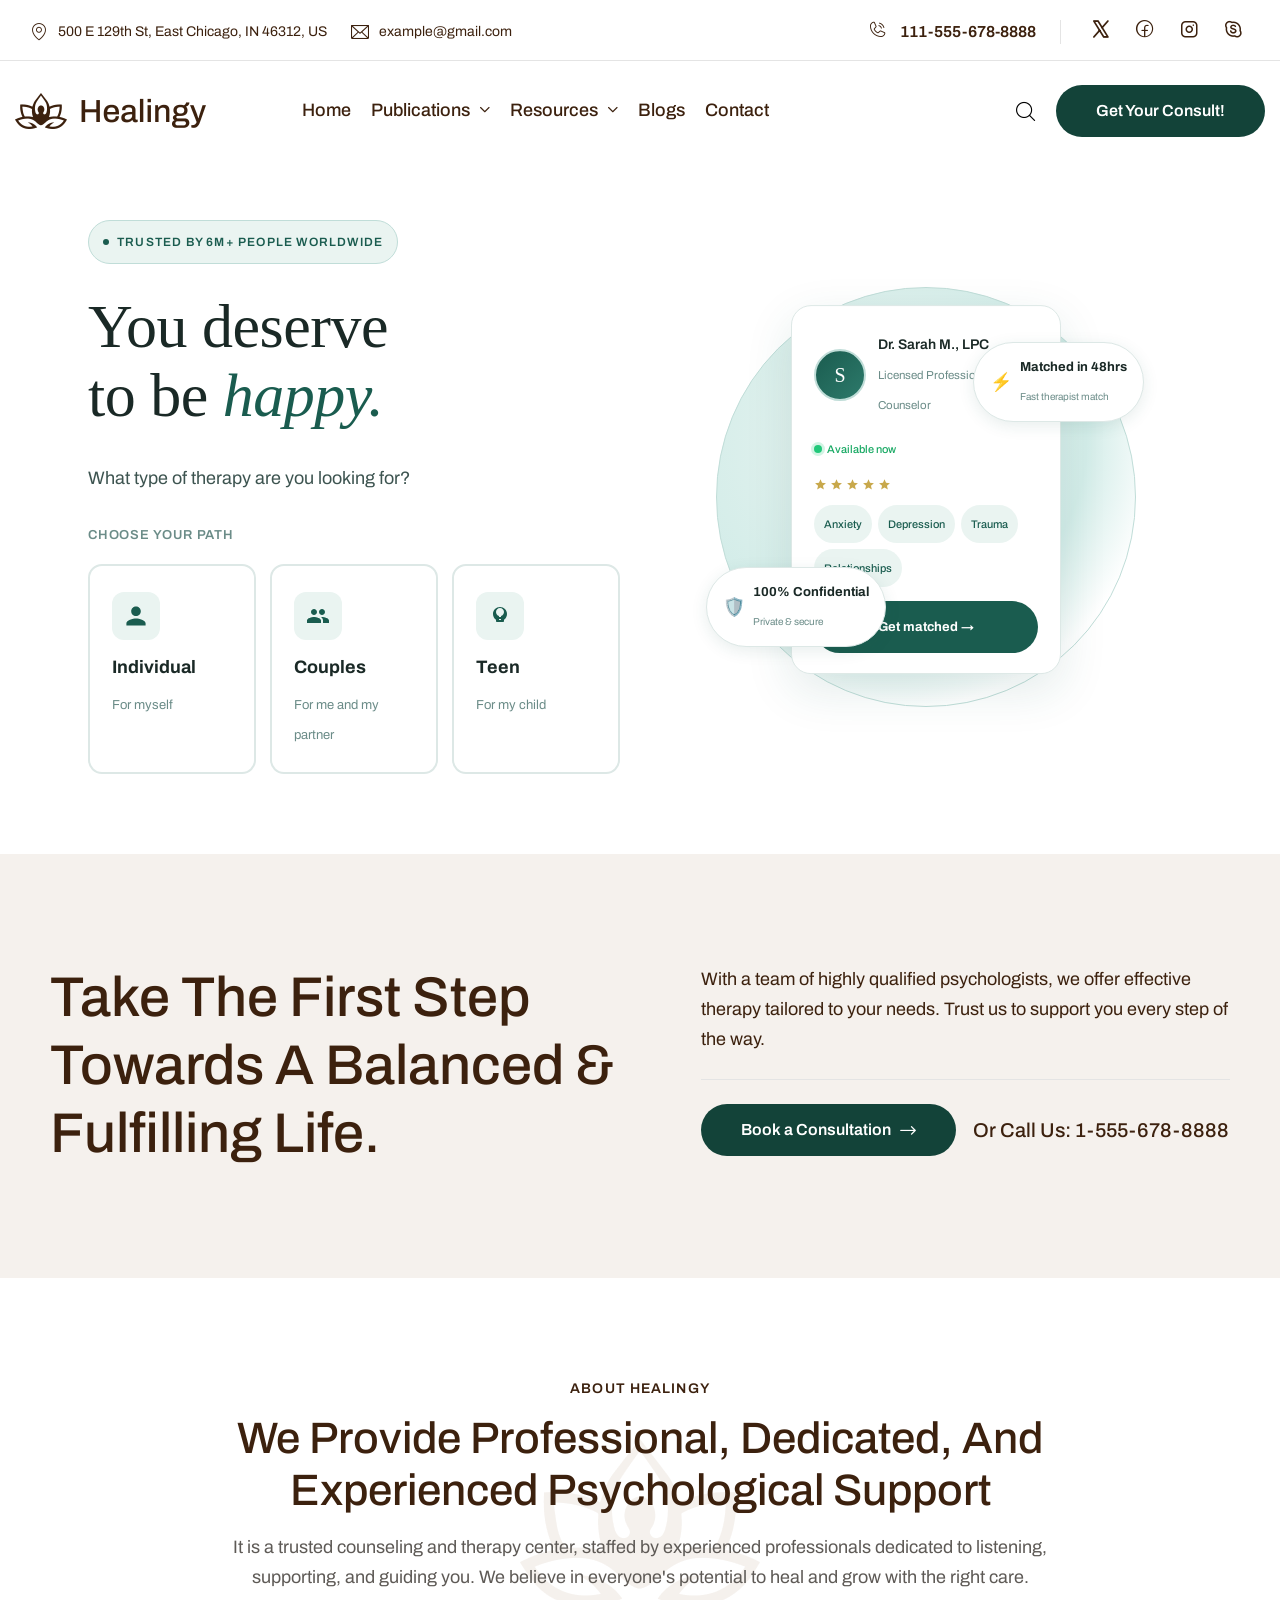
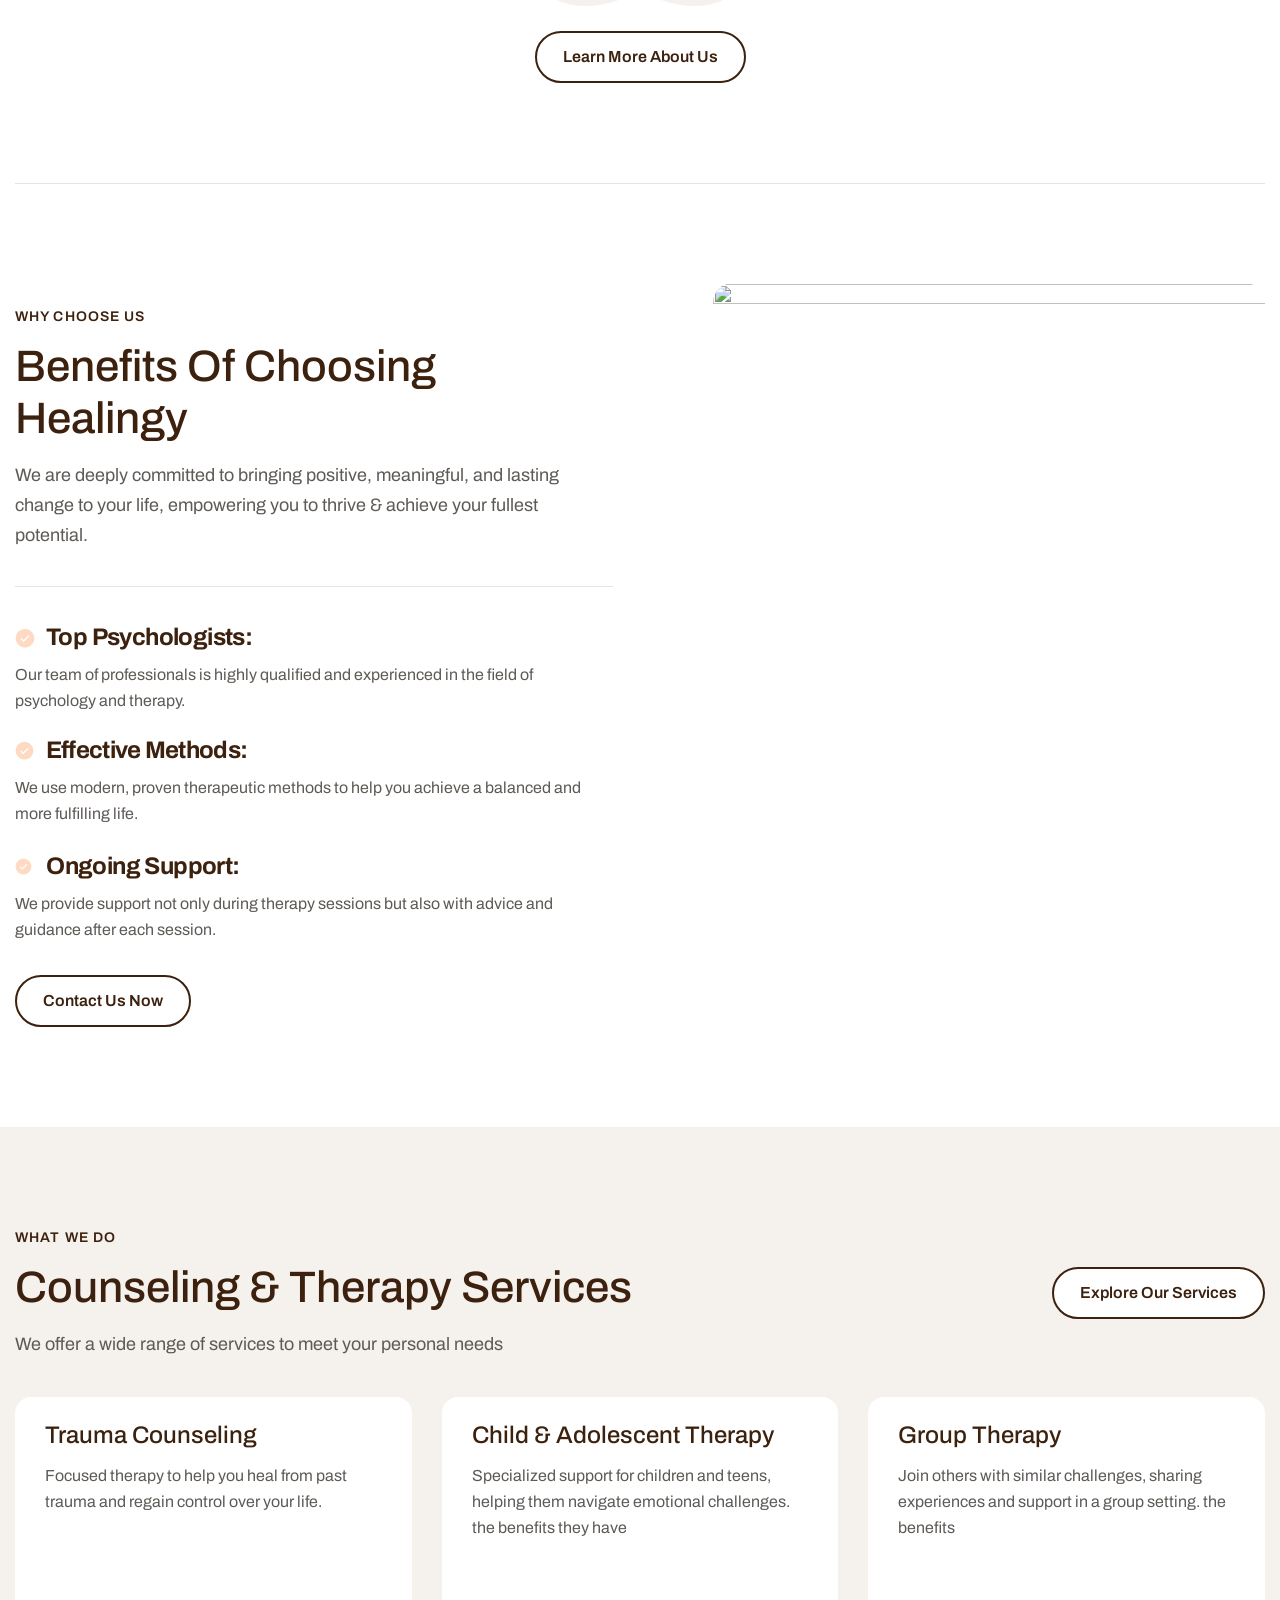
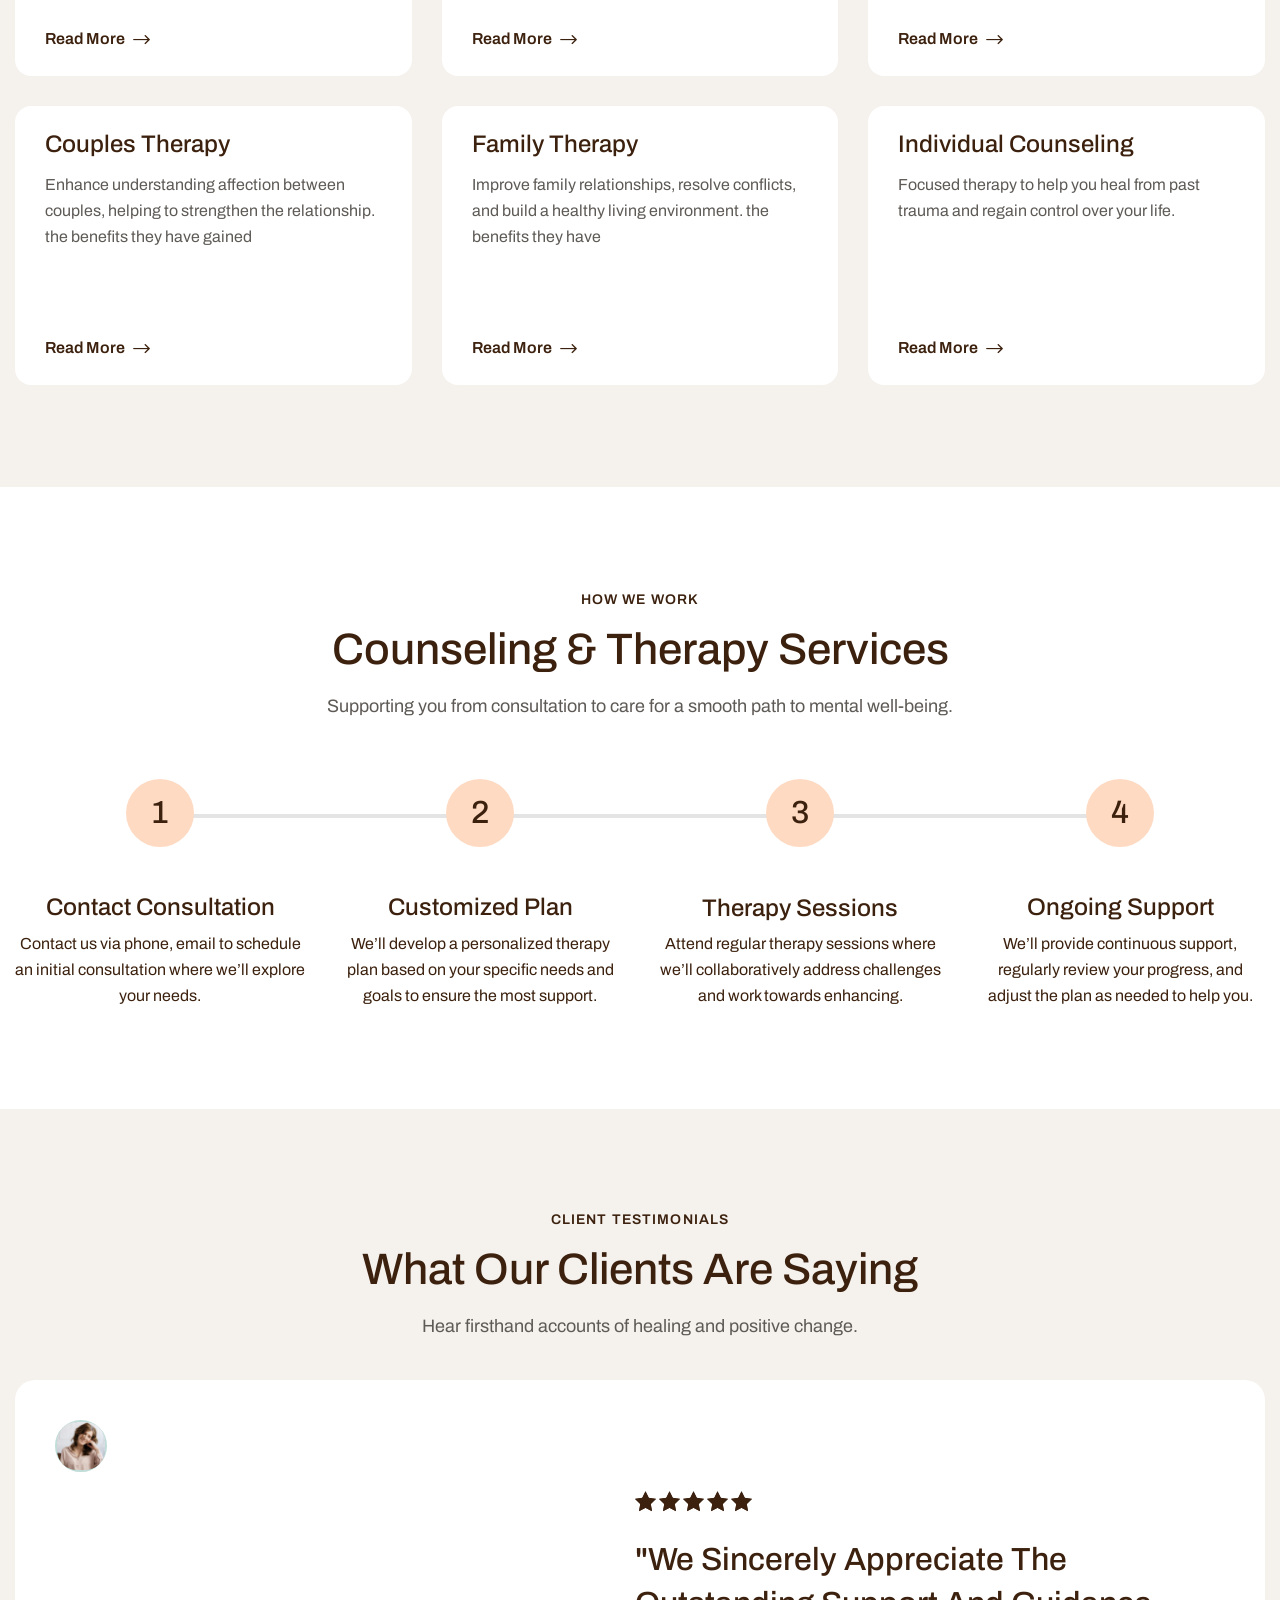
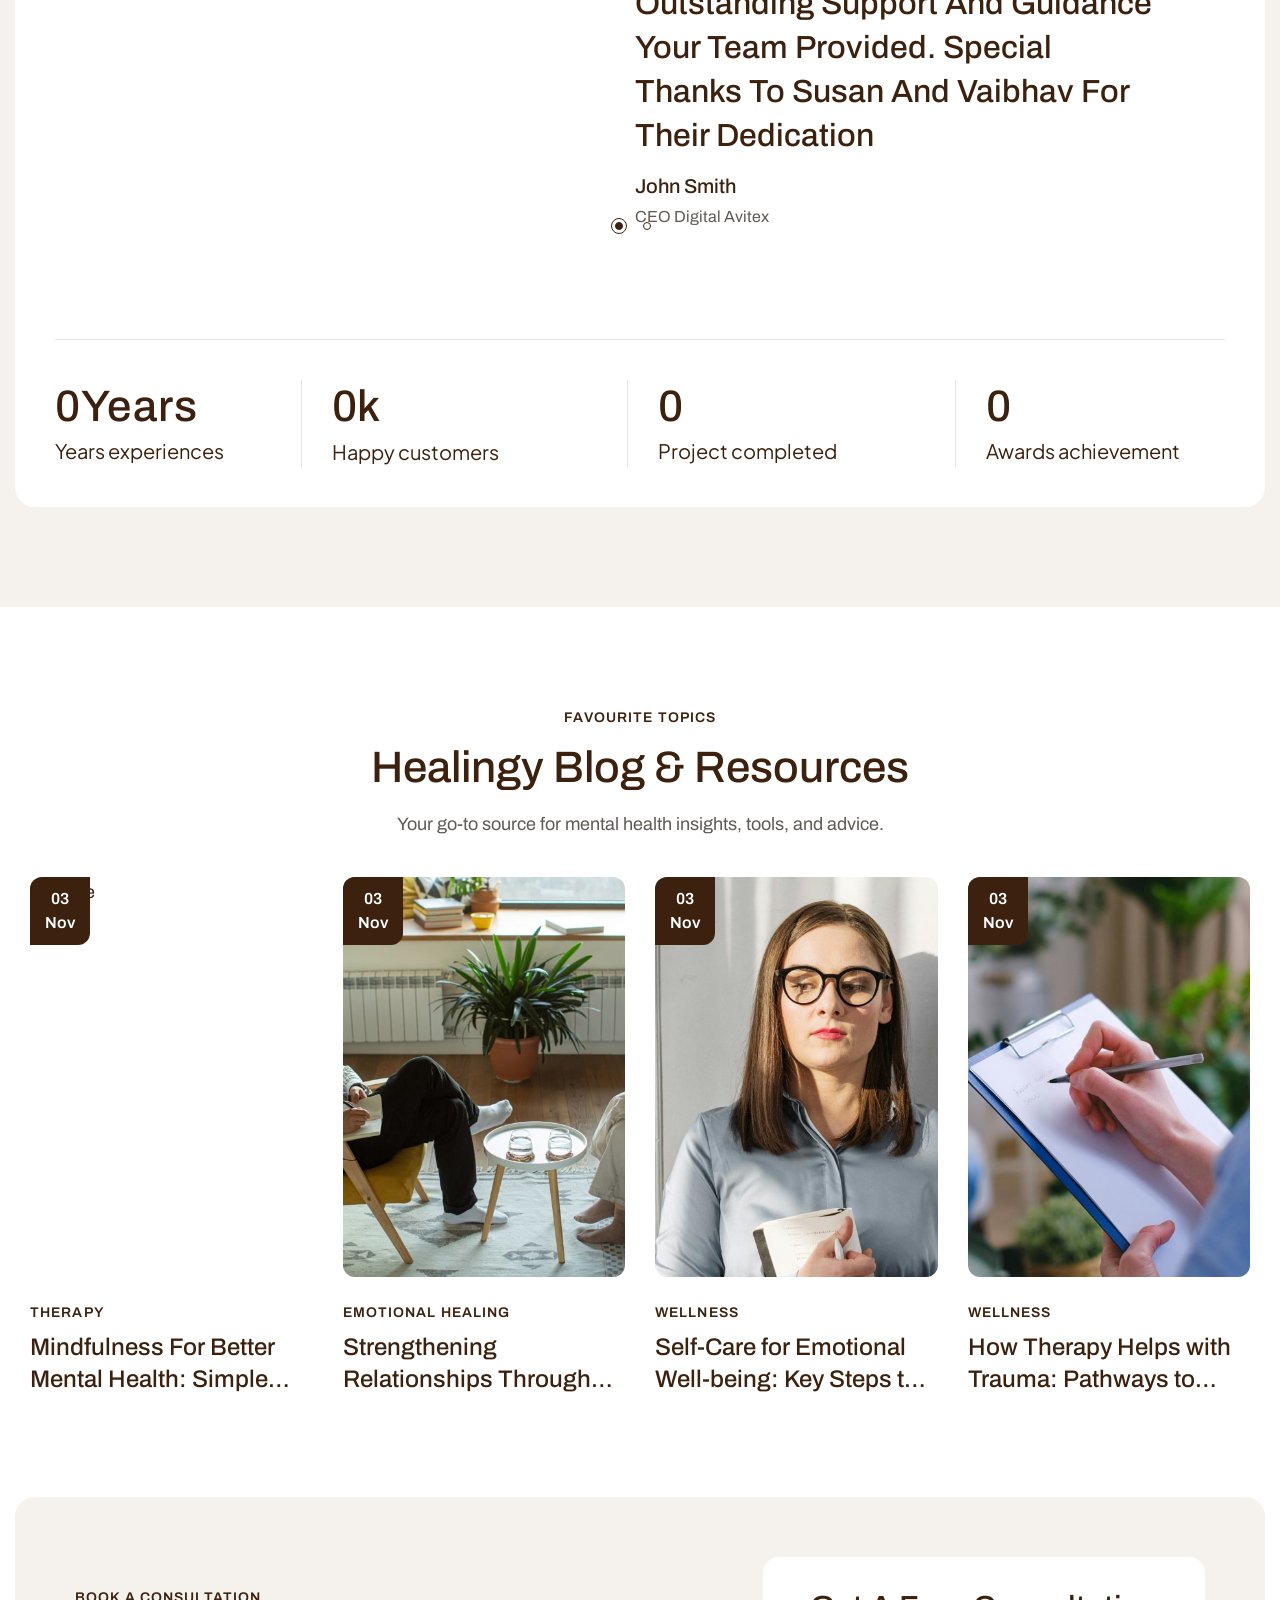
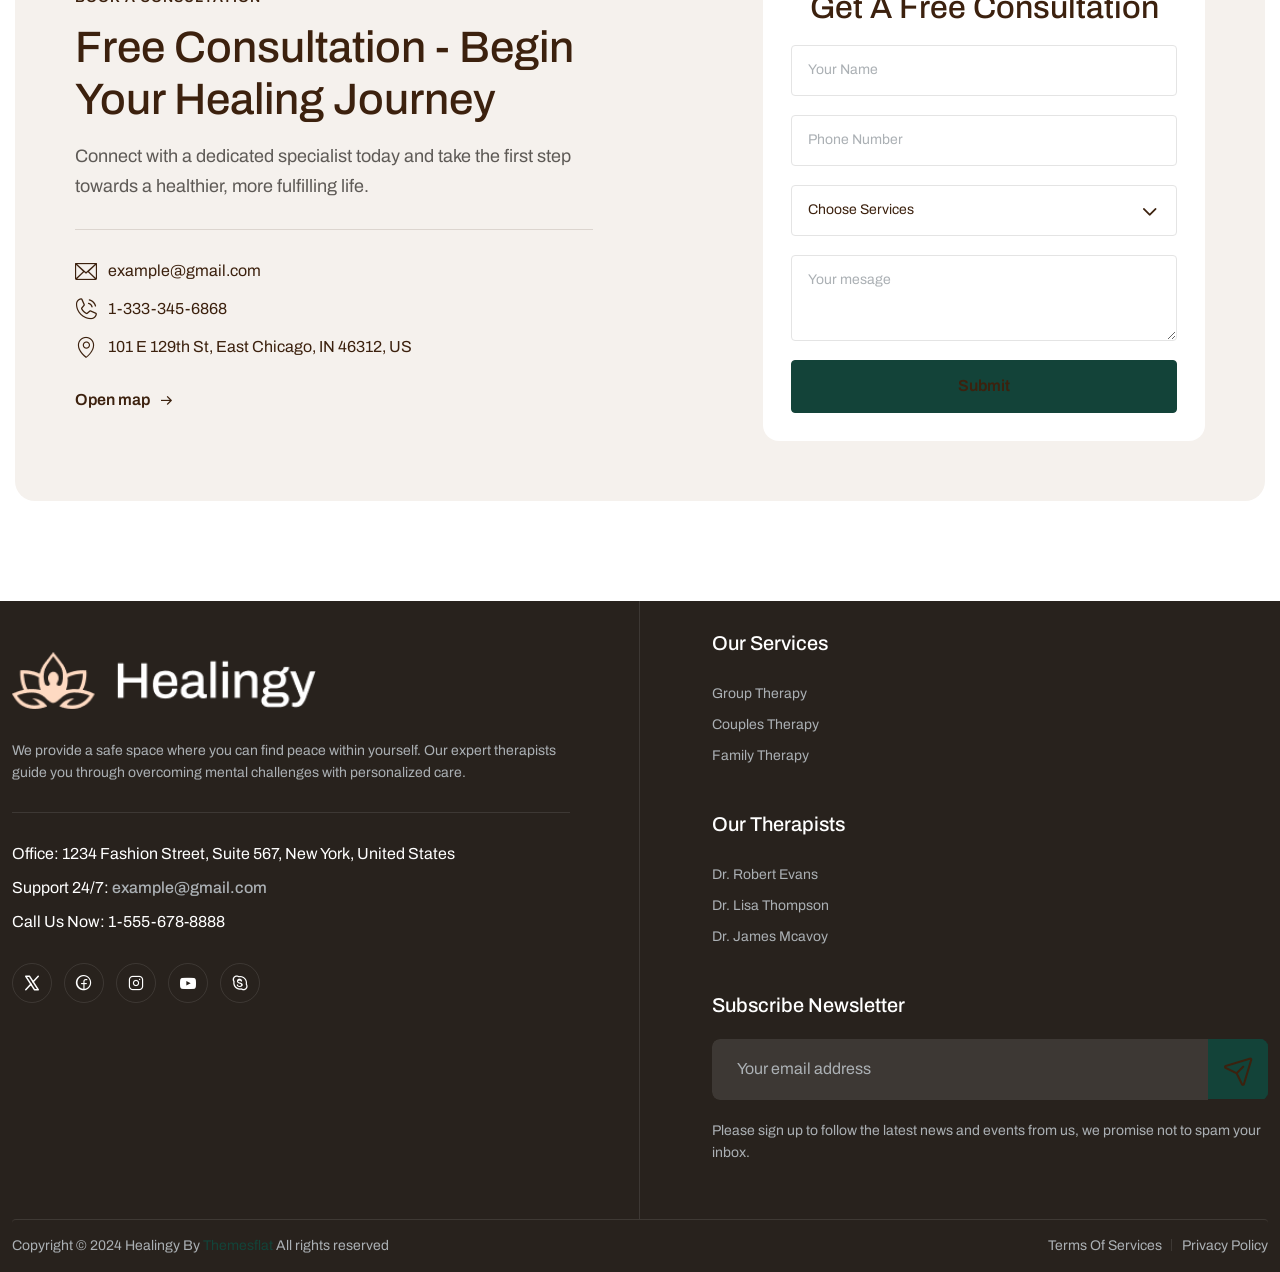
==== index.html @ 3e7dc2ec "Update navigation links in index.html for improved routing" ====
<!doctype html>
<html lang="en-US">
  <!-- Added by HTTrack --><meta
    http-equiv="content-type"
    content="text/html;charset=UTF-8"
  /><!-- /Added by HTTrack -->
  <head>
    <meta charset="UTF-8" />
    <meta
      name="viewport"
      content="width=device-width, initial-scale=1, maximum-scale=1"
    />
    <meta
      name="description"
      content="healingy – Finance, Consulting and Business WordPress Theme – healingy – Finance"
    />
    <link rel="profile" href="https://gmpg.org/xfn/11" />

    <title>
      Healingy &#8211; Therapy &amp; Counseling Psychologist WordPress
    </title>
    <meta name="robots" content="max-image-preview:large" />
    <link rel="dns-prefetch" href="http://fonts.googleapis.com/" />
    <link
      rel="alternate"
      type="application/rss+xml"
      title="Healingy - Therapy &amp; Counseling Psychologist WordPress &raquo; Feed"
      href="feed/index.html"
    />
    <link
      rel="alternate"
      type="application/rss+xml"
      title="Healingy - Therapy &amp; Counseling Psychologist WordPress &raquo; Comments Feed"
      href="comments/feed/index.html"
    />
    <link
      rel="alternate"
      title="oEmbed (JSON)"
      type="application/json+oembed"
      href="wp-json/oembed/1.0/embedd617.json?url=https%3A%2F%2Fhealingywp.themesflat.com%2F"
    />
    <link
      rel="alternate"
      title="oEmbed (XML)"
      type="text/xml+oembed"
      href="wp-json/oembed/1.0/embedface?url=https%3A%2F%2Fhealingywp.themesflat.com%2F&amp;format=xml"
    />
    <style id="wp-img-auto-sizes-contain-inline-css" type="text/css">
      img:is([sizes="auto" i], [sizes^="auto," i]) {
        contain-intrinsic-size: 3000px 1500px;
      }
      /*# sourceURL=wp-img-auto-sizes-contain-inline-css */
    </style>
    <link
      rel="stylesheet"
      id="iziModal-css"
      href="wp-content/plugins/plugin-core/post-format/assets/css/iziModalb34e.css?ver=6.9.4"
      type="text/css"
      media="all"
    />
    <link
      rel="stylesheet"
      id="tfc-animated-css"
      href="wp-content/plugins/plugin-core/assets/css/tf-animatedb34e.css?ver=6.9.4"
      type="text/css"
      media="all"
    />
    <link
      rel="stylesheet"
      id="bootstrap-css"
      href="wp-content/themes/healingy/css/bootstrap68b3.css?ver=1"
      type="text/css"
      media="all"
    />
    <style id="wp-emoji-styles-inline-css" type="text/css">
      img.wp-smiley,
      img.emoji {
        display: inline !important;
        border: none !important;
        box-shadow: none !important;
        height: 1em !important;
        width: 1em !important;
        margin: 0 0.07em !important;
        vertical-align: -0.1em !important;
        background: none !important;
        padding: 0 !important;
      }
      /*# sourceURL=wp-emoji-styles-inline-css */
    </style>
    <style id="classic-theme-styles-inline-css" type="text/css">
      /*! This file is auto-generated */
      .wp-block-button__link {
        color: #fff;
        background-color: #32373c;
        border-radius: 9999px;
        box-shadow: none;
        text-decoration: none;
        padding: calc(0.667em + 2px) calc(1.333em + 2px);
        font-size: 1.125em;
      }
      .wp-block-file__button {
        background: #32373c;
        color: #fff;
        text-decoration: none;
      }
      /*# sourceURL=/wp-includes/css/classic-themes.min.css */
    </style>
    <style id="global-styles-inline-css" type="text/css">
      :root {
        --wp--preset--aspect-ratio--square: 1;
        --wp--preset--aspect-ratio--4-3: 4/3;
        --wp--preset--aspect-ratio--3-4: 3/4;
        --wp--preset--aspect-ratio--3-2: 3/2;
        --wp--preset--aspect-ratio--2-3: 2/3;
        --wp--preset--aspect-ratio--16-9: 16/9;
        --wp--preset--aspect-ratio--9-16: 9/16;
        --wp--preset--color--black: #000000;
        --wp--preset--color--cyan-bluish-gray: #abb8c3;
        --wp--preset--color--white: #ffffff;
        --wp--preset--color--pale-pink: #f78da7;
        --wp--preset--color--vivid-red: #cf2e2e;
        --wp--preset--color--luminous-vivid-orange: #ff6900;
        --wp--preset--color--luminous-vivid-amber: #fcb900;
        --wp--preset--color--light-green-cyan: #7bdcb5;
        --wp--preset--color--vivid-green-cyan: #00d084;
        --wp--preset--color--pale-cyan-blue: #8ed1fc;
        --wp--preset--color--vivid-cyan-blue: #0693e3;
        --wp--preset--color--vivid-purple: #9b51e0;
        --wp--preset--gradient--vivid-cyan-blue-to-vivid-purple: linear-gradient(
          135deg,
          rgb(6, 147, 227) 0%,
          rgb(155, 81, 224) 100%
        );
        --wp--preset--gradient--light-green-cyan-to-vivid-green-cyan: linear-gradient(
          135deg,
          rgb(122, 220, 180) 0%,
          rgb(0, 208, 130) 100%
        );
        --wp--preset--gradient--luminous-vivid-amber-to-luminous-vivid-orange: linear-gradient(
          135deg,
          rgb(252, 185, 0) 0%,
          rgb(255, 105, 0) 100%
        );
        --wp--preset--gradient--luminous-vivid-orange-to-vivid-red: linear-gradient(
          135deg,
          rgb(255, 105, 0) 0%,
          rgb(207, 46, 46) 100%
        );
        --wp--preset--gradient--very-light-gray-to-cyan-bluish-gray: linear-gradient(
          135deg,
          rgb(238, 238, 238) 0%,
          rgb(169, 184, 195) 100%
        );
        --wp--preset--gradient--cool-to-warm-spectrum: linear-gradient(
          135deg,
          rgb(74, 234, 220) 0%,
          rgb(151, 120, 209) 20%,
          rgb(207, 42, 186) 40%,
          rgb(238, 44, 130) 60%,
          rgb(251, 105, 98) 80%,
          rgb(254, 248, 76) 100%
        );
        --wp--preset--gradient--blush-light-purple: linear-gradient(
          135deg,
          rgb(255, 206, 236) 0%,
          rgb(152, 150, 240) 100%
        );
        --wp--preset--gradient--blush-bordeaux: linear-gradient(
          135deg,
          rgb(254, 205, 165) 0%,
          rgb(254, 45, 45) 50%,
          rgb(107, 0, 62) 100%
        );
        --wp--preset--gradient--luminous-dusk: linear-gradient(
          135deg,
          rgb(255, 203, 112) 0%,
          rgb(199, 81, 192) 50%,
          rgb(65, 88, 208) 100%
        );
        --wp--preset--gradient--pale-ocean: linear-gradient(
          135deg,
          rgb(255, 245, 203) 0%,
          rgb(182, 227, 212) 50%,
          rgb(51, 167, 181) 100%
        );
        --wp--preset--gradient--electric-grass: linear-gradient(
          135deg,
          rgb(202, 248, 128) 0%,
          rgb(113, 206, 126) 100%
        );
        --wp--preset--gradient--midnight: linear-gradient(
          135deg,
          rgb(2, 3, 129) 0%,
          rgb(40, 116, 252) 100%
        );
        --wp--preset--font-size--small: 13px;
        --wp--preset--font-size--medium: 20px;
        --wp--preset--font-size--large: 36px;
        --wp--preset--font-size--x-large: 42px;
        --wp--preset--spacing--20: 0.44rem;
        --wp--preset--spacing--30: 0.67rem;
        --wp--preset--spacing--40: 1rem;
        --wp--preset--spacing--50: 1.5rem;
        --wp--preset--spacing--60: 2.25rem;
        --wp--preset--spacing--70: 3.38rem;
        --wp--preset--spacing--80: 5.06rem;
        --wp--preset--shadow--natural: 6px 6px 9px rgba(0, 0, 0, 0.2);
        --wp--preset--shadow--deep: 12px 12px 50px rgba(0, 0, 0, 0.4);
        --wp--preset--shadow--sharp: 6px 6px 0px rgba(0, 0, 0, 0.2);
        --wp--preset--shadow--outlined:
          6px 6px 0px -3px rgb(255, 255, 255), 6px 6px rgb(0, 0, 0);
        --wp--preset--shadow--crisp: 6px 6px 0px rgb(0, 0, 0);
      }
      :where(.is-layout-flex) {
        gap: 0.5em;
      }
      :where(.is-layout-grid) {
        gap: 0.5em;
      }
      body .is-layout-flex {
        display: flex;
      }
      .is-layout-flex {
        flex-wrap: wrap;
        align-items: center;
      }
      .is-layout-flex > :is(*, div) {
        margin: 0;
      }
      body .is-layout-grid {
        display: grid;
      }
      .is-layout-grid > :is(*, div) {
        margin: 0;
      }
      :where(.wp-block-columns.is-layout-flex) {
        gap: 2em;
      }
      :where(.wp-block-columns.is-layout-grid) {
        gap: 2em;
      }
      :where(.wp-block-post-template.is-layout-flex) {
        gap: 1.25em;
      }
      :where(.wp-block-post-template.is-layout-grid) {
        gap: 1.25em;
      }
      .has-black-color {
        color: var(--wp--preset--color--black) !important;
      }
      .has-cyan-bluish-gray-color {
        color: var(--wp--preset--color--cyan-bluish-gray) !important;
      }
      .has-white-color {
        color: var(--wp--preset--color--white) !important;
      }
      .has-pale-pink-color {
        color: var(--wp--preset--color--pale-pink) !important;
      }
      .has-vivid-red-color {
        color: var(--wp--preset--color--vivid-red) !important;
      }
      .has-luminous-vivid-orange-color {
        color: var(--wp--preset--color--luminous-vivid-orange) !important;
      }
      .has-luminous-vivid-amber-color {
        color: var(--wp--preset--color--luminous-vivid-amber) !important;
      }
      .has-light-green-cyan-color {
        color: var(--wp--preset--color--light-green-cyan) !important;
      }
      .has-vivid-green-cyan-color {
        color: var(--wp--preset--color--vivid-green-cyan) !important;
      }
      .has-pale-cyan-blue-color {
        color: var(--wp--preset--color--pale-cyan-blue) !important;
      }
      .has-vivid-cyan-blue-color {
        color: var(--wp--preset--color--vivid-cyan-blue) !important;
      }
      .has-vivid-purple-color {
        color: var(--wp--preset--color--vivid-purple) !important;
      }
      .has-black-background-color {
        background-color: var(--wp--preset--color--black) !important;
      }
      .has-cyan-bluish-gray-background-color {
        background-color: var(--wp--preset--color--cyan-bluish-gray) !important;
      }
      .has-white-background-color {
        background-color: var(--wp--preset--color--white) !important;
      }
      .has-pale-pink-background-color {
        background-color: var(--wp--preset--color--pale-pink) !important;
      }
      .has-vivid-red-background-color {
        background-color: var(--wp--preset--color--vivid-red) !important;
      }
      .has-luminous-vivid-orange-background-color {
        background-color: var(
          --wp--preset--color--luminous-vivid-orange
        ) !important;
      }
      .has-luminous-vivid-amber-background-color {
        background-color: var(
          --wp--preset--color--luminous-vivid-amber
        ) !important;
      }
      .has-light-green-cyan-background-color {
        background-color: var(--wp--preset--color--light-green-cyan) !important;
      }
      .has-vivid-green-cyan-background-color {
        background-color: var(--wp--preset--color--vivid-green-cyan) !important;
      }
      .has-pale-cyan-blue-background-color {
        background-color: var(--wp--preset--color--pale-cyan-blue) !important;
      }
      .has-vivid-cyan-blue-background-color {
        background-color: var(--wp--preset--color--vivid-cyan-blue) !important;
      }
      .has-vivid-purple-background-color {
        background-color: var(--wp--preset--color--vivid-purple) !important;
      }
      .has-black-border-color {
        border-color: var(--wp--preset--color--black) !important;
      }
      .has-cyan-bluish-gray-border-color {
        border-color: var(--wp--preset--color--cyan-bluish-gray) !important;
      }
      .has-white-border-color {
        border-color: var(--wp--preset--color--white) !important;
      }
      .has-pale-pink-border-color {
        border-color: var(--wp--preset--color--pale-pink) !important;
      }
      .has-vivid-red-border-color {
        border-color: var(--wp--preset--color--vivid-red) !important;
      }
      .has-luminous-vivid-orange-border-color {
        border-color: var(
          --wp--preset--color--luminous-vivid-orange
        ) !important;
      }
      .has-luminous-vivid-amber-border-color {
        border-color: var(--wp--preset--color--luminous-vivid-amber) !important;
      }
      .has-light-green-cyan-border-color {
        border-color: var(--wp--preset--color--light-green-cyan) !important;
      }
      .has-vivid-green-cyan-border-color {
        border-color: var(--wp--preset--color--vivid-green-cyan) !important;
      }
      .has-pale-cyan-blue-border-color {
        border-color: var(--wp--preset--color--pale-cyan-blue) !important;
      }
      .has-vivid-cyan-blue-border-color {
        border-color: var(--wp--preset--color--vivid-cyan-blue) !important;
      }
      .has-vivid-purple-border-color {
        border-color: var(--wp--preset--color--vivid-purple) !important;
      }
      .has-vivid-cyan-blue-to-vivid-purple-gradient-background {
        background: var(
          --wp--preset--gradient--vivid-cyan-blue-to-vivid-purple
        ) !important;
      }
      .has-light-green-cyan-to-vivid-green-cyan-gradient-background {
        background: var(
          --wp--preset--gradient--light-green-cyan-to-vivid-green-cyan
        ) !important;
      }
      .has-luminous-vivid-amber-to-luminous-vivid-orange-gradient-background {
        background: var(
          --wp--preset--gradient--luminous-vivid-amber-to-luminous-vivid-orange
        ) !important;
      }
      .has-luminous-vivid-orange-to-vivid-red-gradient-background {
        background: var(
          --wp--preset--gradient--luminous-vivid-orange-to-vivid-red
        ) !important;
      }
      .has-very-light-gray-to-cyan-bluish-gray-gradient-background {
        background: var(
          --wp--preset--gradient--very-light-gray-to-cyan-bluish-gray
        ) !important;
      }
      .has-cool-to-warm-spectrum-gradient-background {
        background: var(
          --wp--preset--gradient--cool-to-warm-spectrum
        ) !important;
      }
      .has-blush-light-purple-gradient-background {
        background: var(--wp--preset--gradient--blush-light-purple) !important;
      }
      .has-blush-bordeaux-gradient-background {
        background: var(--wp--preset--gradient--blush-bordeaux) !important;
      }
      .has-luminous-dusk-gradient-background {
        background: var(--wp--preset--gradient--luminous-dusk) !important;
      }
      .has-pale-ocean-gradient-background {
        background: var(--wp--preset--gradient--pale-ocean) !important;
      }
      .has-electric-grass-gradient-background {
        background: var(--wp--preset--gradient--electric-grass) !important;
      }
      .has-midnight-gradient-background {
        background: var(--wp--preset--gradient--midnight) !important;
      }
      .has-small-font-size {
        font-size: var(--wp--preset--font-size--small) !important;
      }
      .has-medium-font-size {
        font-size: var(--wp--preset--font-size--medium) !important;
      }
      .has-large-font-size {
        font-size: var(--wp--preset--font-size--large) !important;
      }
      .has-x-large-font-size {
        font-size: var(--wp--preset--font-size--x-large) !important;
      }
      /*# sourceURL=global-styles-inline-css */
    </style>

    <link
      rel="stylesheet"
      id="contact-form-7-css"
      href="wp-content/plugins/contact-form-7/includes/css/styles658f.css?ver=6.1.2"
      type="text/css"
      media="all"
    />
    <link
      rel="stylesheet"
      id="themesflat-theme-slug-fonts-css"
      href="https://fonts.googleapis.com/css?family=Archivo%3A100%2C200%2C300%2C400%2C500%2C600%2C700%2C900%2C400%7CArchivo%3A100%2C200%2C300%2C400%2C500%2C600%2C700%2C900%2C500%7CArchivo%3A100%2C200%2C300%2C400%2C500%2C600%2C700%2C900%2C500%7CArchivo%3A100%2C200%2C300%2C400%2C500%2C600%2C700%2C900%2C600%7CArchivo%3A100%2C200%2C300%2C400%2C500%2C600%2C700%2C900%2C400%7CArchivo%3A100%2C200%2C300%2C400%2C500%2C600%2C700%2C900%2C400%7CArchivo%3A100%2C200%2C300%2C400%2C500%2C600%2C700%2C900%2C500%7CArchivo%3A100%2C200%2C300%2C400%2C500%2C600%2C700%2C900%2C600%7CArchivo%3A100%2C200%2C300%2C400%2C500%2C600%2C700%2C900%2C600%7CArchivo%3A100%2C200%2C300%2C400%2C500%2C600%2C700%2C900%2C500%7CArchivo%3A100%2C200%2C300%2C400%2C500%2C600%2C700%2C900%2C500%7CArchivo%3A100%2C200%2C300%2C400%2C500%2C600%2C700%2C900%2C500%7CArchivo%3A100%2C200%2C300%2C400%2C500%2C600%2C700%2C900%2C500%7CArchivo%3A100%2C200%2C300%2C400%2C500%2C600%2C700%2C900%2C500%7CArchivo%3A100%2C200%2C300%2C400%2C500%2C600%2C700%2C900%2C400%7CArchivo%3A100%2C200%2C300%2C400%2C500%2C600%2C700%2C900%2C600%7CArchivo%3A100%2C200%2C300%2C400%2C500%2C600%2C700%2C900%2C600%7CArchivo%3A100%2C200%2C300%2C400%2C500%2C600%2C700%2C900%2C400%7CArchivo%3A100%2C200%2C300%2C400%2C500%2C600%2C700%2C900%2C400%7CArchivo%3A100%2C200%2C300%2C400%2C500%2C600%2C700%2C900%2C400"
      type="text/css"
      media="all"
    />
    <link
      rel="stylesheet"
      id="icon-healingy-css"
      href="wp-content/themes/healingy/css/icon-healingyb34e.css?ver=6.9.4"
      type="text/css"
      media="all"
    />
    <link
      rel="stylesheet"
      id="owl-carousel-css"
      href="wp-content/plugins/plugin-core/assets/css/owl.carousel.minb34e.css?ver=6.9.4"
      type="text/css"
      media="all"
    />
    <link
      rel="stylesheet"
      id="themesflat-animated-css"
      href="wp-content/themes/healingy/css/animatedb34e.css?ver=6.9.4"
      type="text/css"
      media="all"
    />
    <link
      rel="stylesheet"
      id="themesflat-main-css"
      href="wp-content/themes/healingy/css/mainb34e.css?ver=6.9.4"
      type="text/css"
      media="all"
    />
    <link
      rel="stylesheet"
      id="themesflat-inline-css-css"
      href="wp-content/themes/healingy/css/inline-cssb34e.css?ver=6.9.4"
      type="text/css"
      media="all"
    />
    <style id="themesflat-inline-css-inline-css" type="text/css">
      #themesflat-content {
        padding-top: 80px;
        padding-bottom: 80px;
      }
      .themesflat-top .container-inside {
        padding-top: 0px;
        padding-bottom: 0px;
      }
      #header #logo {
      }
      #footer {
      }
      .themesflat-partner-box {
        padding-top: 67px;
        padding-bottom: 64px;
      }
      .page-title {
        padding-top: 59px;
        padding-bottom: 63px;
      }
      body,
      button,
      input,
      select,
      textarea {
        font-family: Archivo;
      }
      .blog-single .entry-content .icon-list {
        font-family: Archivo !important;
      }
      body,
      button,
      input,
      select,
      textarea {
        font-weight: 400;
      }
      body,
      button,
      input,
      select,
      textarea {
        font-style: normal;
      }
      body,
      button,
      input,
      select,
      textarea {
        font-size: 18px;
      }
      body,
      button,
      input,
      select,
      textarea {
        line-height: 30px;
      }
      body,
      button,
      input,
      select,
      textarea {
        letter-spacing: 0px;
      }
      h1,
      h2,
      h3,
      h4,
      h5,
      h6 {
        font-family: Archivo;
      }
      h1,
      h2,
      h3,
      h4,
      h5,
      h6 {
        font-weight: 500;
      }
      h1,
      h2,
      h3,
      h4,
      h5,
      h6 {
        line-height: 1.333;
      }
      h1,
      h2,
      h3,
      h4,
      h5,
      h6 {
        letter-spacing: 0px;
      }
      h1,
      h2,
      h3,
      h4,
      h5,
      h6 {
        font-style: normal;
      }
      h1 {
        font-size: 80px;
      }
      h2 {
        font-size: 56px;
      }
      h3 {
        font-size: 44px;
      }
      h4 {
        font-size: 32px;
      }
      h5 {
        font-size: 24px;
      }
      h6 {
        font-size: 20px;
      }
      #mainnav > ul > li > a,
      .header-modal-menu-left-btn .text,
      header .flat-information li {
        font-family: Archivo;
      }
      #mainnav > ul > li > a,
      .header-modal-menu-left-btn .text {
        font-weight: 500;
      }
      #mainnav > ul > li > a,
      .header-modal-menu-left-btn .text {
        font-style: normal;
      }
      #mainnav ul li a,
      .header-modal-menu-left-btn .text,
      header .flat-information li {
        font-size: 18px;
      }
      #mainnav > ul > li > a,
      #header .show-search,
      header .block a {
        line-height: 93px;
      }
      #header.header-sticky #mainnav > ul > li > a,
      #header.header-sticky .show-search a,
      #header.header-sticky .block a,
      #header.header-sticky .button-menu {
        line-height: calc(93px / 1.2);
      }
      #mainnav > ul > li > a,
      #header .show-search a,
      header .block a {
        letter-spacing: 0px;
      }
      #mainnav ul.sub-menu > li > a {
        font-family: Archivo;
      }
      #mainnav ul.sub-menu > li > a {
        font-weight: 600;
      }
      #mainnav ul.sub-menu > li > a {
        font-style: normal;
      }
      #mainnav ul.sub-menu > li > a {
        font-size: 16px;
      }
      #mainnav ul.sub-menu > li > a {
        line-height: 24px;
      }
      #mainnav ul.sub-menu > li > a {
        letter-spacing: 0px;
      }
      blockquote {
        font-family: Archivo;
      }
      blockquote {
        font-weight: 400;
      }
      blockquote {
        font-style: normal;
      }
      blockquote {
        font-size: 16px;
      }
      blockquote {
        line-height: 30px;
      }
      blockquote {
        letter-spacing: 0px;
      }
      article .entry-title {
        font-family: Archivo;
      }
      article .entry-title {
        font-weight: 500;
      }
      article .entry-title {
        font-style: normal;
      }
      article .entry-title {
        font-size: 24px;
      }
      article .entry-title {
        line-height: 32px;
      }
      article .post-meta .item-meta {
        font-family: Archivo;
      }
      article .post-meta .item-meta {
        font-weight: 600;
      }
      article .post-meta .item-meta {
        font-style: normal;
      }
      article .post-meta .item-meta {
        font-size: 14px;
      }
      article .post-meta .item-meta {
        line-height: 22px;
      }
      article .post-meta .item-meta {
        letter-spacing: 0.08em;
      }
      article .themesflat-btn-blog {
        font-family: Archivo;
      }
      article .themesflat-btn-blog {
        font-weight: 600;
      }
      article .themesflat-btn-blog {
        font-style: normal;
      }
      article .themesflat-btn-blog {
        font-size: 16px;
      }
      article .themesflat-btn-blog {
        line-height: 22px;
      }
      article .themesflat-btn-blog {
        letter-spacing: 0px;
      }
      .single article .entry-title {
        font-family: Archivo;
      }
      .single article .entry-title {
        font-weight: 500;
      }
      .single article .entry-title {
        font-style: normal;
      }
      .single article .entry-title {
        font-size: 44px;
      }
      .single article .entry-title {
        line-height: 1.1818181818181819;
      }
      .comment-title,
      .comment-reply-title,
      .comment-reply-title a {
        font-family: Archivo;
      }
      .comment-title,
      .comment-reply-title,
      .comment-reply-title a {
        font-weight: 500;
      }
      .comment-title,
      .comment-reply-title,
      .comment-reply-title a {
        font-style: normal;
      }
      .comment-title,
      .comment-reply-title,
      .comment-reply-title a {
        font-size: 24px;
      }
      .comment-title,
      .comment-reply-title,
      .comment-reply-title a {
        line-height: 32px;
      }
      .comment-title,
      .comment-reply-title,
      .comment-reply-title a {
        letter-spacing: 0px;
      }
      .sidebar .widget .widget-title,
      .sidebar .widget h2,
      .sidebar .wp-block-search .wp-block-search__label,
      .sidebar .wc-block-product-search .wc-block-product-search__label {
        font-family: Archivo;
      }
      .sidebar .widget .widget-title,
      .widget h2,
      .sidebar .wp-block-search .wp-block-search__label,
      .sidebar .wc-block-product-search .wc-block-product-search__label {
        font-weight: 500;
      }
      .sidebar .widget .widget-title,
      .widget h2,
      .sidebar .wp-block-search .wp-block-search__label,
      .sidebar .wc-block-product-search .wc-block-product-search__label {
        font-style: normal;
      }
      .sidebar .widget .widget-title,
      .widget h2,
      .sidebar .wp-block-search .wp-block-search__label,
      .sidebar .wc-block-product-search .wc-block-product-search__label {
        font-size: 24px;
      }
      .sidebar .widget .widget-title,
      .widget h2,
      .sidebar .wp-block-search .wp-block-search__label,
      .sidebar .wc-block-product-search .wc-block-product-search__label {
        line-height: 1.5;
      }
      .sidebar .widget .widget-title,
      .widget h2,
      .sidebar .wp-block-search .wp-block-search__label,
      .sidebar .wc-block-product-search .wc-block-product-search__label {
        letter-spacing: 0px;
      }
      footer .widget .widget-title,
      footer .widget h2,
      footer .wp-block-search .wp-block-search__label {
        font-family: Archivo;
      }
      footer .widget .widget-title,
      footer .widget h2,
      footer .wp-block-search .wp-block-search__label {
        font-weight: 500;
      }
      footer .widget .widget-title,
      footer .widget h2,
      footer .wp-block-search .wp-block-search__label {
        font-style: normal;
      }
      footer .widget .widget-title,
      footer .widget h2,
      footer .wp-block-search .wp-block-search__label {
        font-size: 20px;
      }
      footer .widget .widget-title,
      footer .widget h2,
      footer .wp-block-search .wp-block-search__label {
        line-height: 28px;
      }
      footer .widget .widget-title,
      footer .widget h2,
      footer .wp-block-search .wp-block-search__label {
        letter-spacing: 0px;
      }
      footer .footer-widgets .widget.widget_text,
      footer .widget.widget_nav_menu ul li a {
        font-family: Archivo;
      }
      footer .footer-widgets .widget.widget_text,
      footer .widget.widget_nav_menu ul li a {
        font-weight: 400;
      }
      footer .footer-widgets .widget.widget_text,
      footer .widget.widget_nav_menu ul li a {
        font-style: normal;
      }
      footer .footer-widgets .widget.widget_text,
      footer .widget.widget_nav_menu ul li a {
        font-size: 14px;
      }
      footer .footer-widgets .widget.widget_text,
      footer .widget.widget_nav_menu ul li a {
        line-height: 28px;
      }
      .page-title .page-title-heading {
        font-family: Archivo;
      }
      .page-title .page-title-heading {
        font-weight: 500;
      }
      .page-title .page-title-heading {
        font-style: normal;
      }
      .page-title .page-title-heading {
        font-size: 44px;
      }
      .page-title .page-title-heading {
        line-height: 1.5;
      }
      .breadcrumbs,
      .breadcrumbs span a,
      .breadcrumbs a,
      .breadcrumbs span {
        font-family: Archivo;
      }
      .breadcrumbs,
      .breadcrumbs span a,
      .breadcrumbs a,
      .breadcrumbs span {
        font-weight: 400;
      }
      .breadcrumbs,
      .breadcrumbs span a,
      .breadcrumbs a,
      .breadcrumbs span {
        font-style: normal;
      }
      .breadcrumbs,
      .breadcrumbs span a,
      .breadcrumbs a,
      .breadcrumbs span {
        font-size: 16px;
      }
      .breadcrumbs,
      .breadcrumbs span a,
      .breadcrumbs a,
      .breadcrumbs span {
        line-height: 26px;
      }
      .breadcrumbs,
      .breadcrumbs span a,
      .breadcrumbs a,
      .breadcrumbs span {
        letter-spacing: 0px;
      }
      .themesflat-button,
      button,
      input[type="button"],
      input[type="reset"],
      input[type="submit"] {
        font-family: Archivo;
      }
      .themesflat-button,
      button,
      input[type="button"],
      input[type="reset"],
      input[type="submit"] {
        font-weight: 600;
      }
      .themesflat-button,
      button,
      input[type="button"],
      input[type="reset"],
      input[type="submit"] {
        font-style: normal;
      }
      .themesflat-button,
      button,
      input[type="button"],
      input[type="reset"],
      input[type="submit"] {
        font-size: 16px;
      }
      .themesflat-button,
      button,
      input[type="button"],
      input[type="reset"],
      input[type="submit"] {
        line-height: 24px;
      }
      .themesflat-button,
      button,
      input[type="button"],
      input[type="reset"],
      input[type="submit"] {
        letter-spacing: 0px;
      }
      .navigation a,
      .pagination > span,
      .navigation.paging-navigation span,
      .page-links a,
      .page-links > span {
        font-family: Archivo;
      }
      .navigation a,
      .pagination > span,
      .navigation.paging-navigation span,
      .page-links a,
      .page-links > span {
        font-weight: 600;
      }
      .navigation a,
      .pagination > span,
      .navigation.paging-navigation span,
      .page-links a,
      .page-links > span {
        font-style: normal;
      }
      .navigation a,
      .pagination > span,
      .navigation.paging-navigation span,
      .page-links a,
      .page-links > span {
        font-size: 16px;
      }
      .navigation a,
      .pagination > span,
      .navigation.paging-navigation span,
      .page-links a,
      .page-links > span {
        line-height: 1;
      }
      .navigation a,
      .pagination > span,
      .navigation.paging-navigation span,
      .page-links a,
      .page-links > span {
        letter-spacing: 0px;
      }
      .copyright {
        font-family: Archivo;
      }
      .copyright {
        font-weight: 400;
      }
      .copyright {
        font-style: normal;
      }
      .copyright {
        font-size: 14px;
      }
      .copyright {
        line-height: 22px;
      }
      .bottom {
        font-family: Archivo;
      }
      .bottom {
        font-weight: 400;
      }
      .bottom {
        font-style: normal;
      }
      .bottom {
        font-size: 14px;
      }
      .bottom {
        line-height: 1.7142857142857142;
      }
      .bottom {
        letter-spacing: 0px;
      }
      .themesflat-top,
      .themesflat-top.select-2 .content-left ul li {
        font-family: Archivo;
      }
      .themesflat-top,
      .themesflat-top.select-2 .content-left ul li {
        font-weight: 400;
      }
      .themesflat-top,
      .themesflat-top.select-2 .content-left ul li {
        font-style: normal;
      }
      .themesflat-top,
      .themesflat-top.select-2 .content-left ul li {
        font-size: 13px;
      }
      .themesflat-top,
      .themesflat-top.select-2 .content-left ul li {
        line-height: 1.5384615384615385;
      }
      #header.header-default,
      #header.header-style1,
      #header.header-style2,
      #header.header-style4,
      #header.header-style3 .header-ct-center,
      #header.header-style3 .header-ct-right,
      #header.header-style3:before,
      #header.header-01,
      #header.header-02 {
        background: #fff;
      }
      #header.header-sticky {
        background: #fff;
      }
      #mainnav > ul > li > a,
      .header-02 #mainnav > ul > li > a,
      .header-modal-menu-left-btn .text,
      header .flat-information li,
      header .flat-information li a {
        color: #3c210e;
      }
      .header-modal-menu-left-btn .modal-menu-left-btn .line {
        background: #3c210e;
      }
      #mainnav > ul > li > a:hover {
        color: #3c210e;
      }
      #mainnav > ul > li.current-menu-item > a,
      #mainnav > ul > li.current-menu-ancestor > a,
      #mainnav > ul > li.current-menu-parent > a {
        color: #3c210e;
      }
      #mainnav ul.sub-menu {
        background-color: #ffffff;
      }
      #header #logo a img,
      .modal-menu__panel-footer .logo-panel a img {
        max-width: 192px;
        height: auto;
      }
      #mainnav > ul > li {
        margin-left: 16px;
        margin-right: 16px;
      }
      .footer_background {
        background: #28221d;
      }
      #footer .widget-title,
      #footer h2,
      #footer h3,
      #footer h4,
      #footer h5,
      #footer h6,
      #footer .wp-block-search .wp-block-search__label {
        color: #fff;
      }
      #footer,
      #footer a,
      footer .widget.widget-recent-news li .text .post-date,
      #footer .footer-widgets .widget.widget_themesflat_socials ul li a,
      footer select option,
      footer .widget.widget_recent_entries ul li .post-date,
      #footer .wp-block-latest-posts__post-author,
      #footer .wp-block-latest-posts__post-date {
        color: #abb0b4;
      }
      #footer .footer-widgets .widget.widget_themesflat_socials ul li a:hover {
        color: #abb0b4;
      }
      .bottom {
        background: #28221d;
      }
      .bottom,
      .bottom a {
        color: #abb0b4;
      }
      .bottom ul li a {
        color: #ffffff;
      }
      .themesflat-partner-box {
        background: #f2f7f5;
      }
      .page-title .overlay {
        background: #f5f1ed;
      }
      .page-title .overlay {
        opacity: 100%;
        filter: alpha(opacity=100);
      }
      .page-title h1 {
        color:;
      }
      .page-title.parallax h1:after,
      .page-title.video h1:after {
        background:;
      }
      .breadcrumbs span,
      .breadcrumbs span a,
      .breadcrumbs a,
      .breadcrumbs span i,
      .breadcrumbs span.trail-browse i {
        color: #535656;
      }
      body,
      input,
      select,
      textarea {
        color: #5e5a56;
      }
      .themesflat-portfolio .item .category-post a:hover,
      ul.iconlist .list-title .testimonial-content blockquote,
      .testimonial-content .author-info,
      .themesflat_counter.style2 .themesflat_counter-content-right,
      .themesflat_counter.style2 .themesflat_counter-content-left,
      .page-links a:focus,
      .widget_search .search-form input[type="search"],
      .entry-meta ul,
      .entry-meta ul.meta-right,
      .entry-footer strong,
      .themesflat_button_container .themesflat-button.no-background,
      .portfolio-single .entry-content,
      article .entry-meta ul li a,
      .blog-single .entry-footer .tags-links a,
      .navigation.posts-navigation .nav-links li a .meta-nav,
      .flat-language ul.unstyled-child li a,
      .themesflat-price-product del {
        color: #5e5a56;
      }
      .widget .widget-title:after,
      .widget .widget-title:before,
      ul.iconlist li.circle:before {
        background-color: #5e5a56;
      }
      h1,
      h2,
      h3,
      h4,
      h5,
      h6 {
        color: #3c210e;
      }
      a,
      article .entry-title a,
      .item article .entry-title a,
      .widget.widget_categories ul li a,
      .widget.widget_archive ul li a,
      .widget.widget_pages ul li a,
      .widget.widget_block .wp-block-archives li a,
      .widget.widget_block .wp-block-categories li a,
      article .post-meta .item-meta a,
      .tags-links a,
      .logged-in-as a,
      blockquote em a,
      blockquote em {
        color: #3c210e;
      }
      .sidebar .widget ul li a {
        color: #3c210e;
      }
      .sidebar .widget_recent_comments ul li,
      .sidebar .widget.widget_block ol.wp-block-latest-comments li,
      .sidebar .widget.widget_recent_comments ul li,
      .sidebar .widget.widget_rss ul li,
      .sidebar .widget.widget_block ol.wp-block-latest-comments li,
      .sidebar .wp-block-search .wp-block-search__label,
      .sidebar .wc-block-product-search .wc-block-product-search__label {
        color: #3c210e;
      }
      .tf-posts .blog-post .tf-button:hover,
      .tf-posts .blog-post .title a,
      .comment-list .comement_reply a:hover {
        color: #3c210e;
      }
      #commentform .wrap-input-submit:before,
      .themesflat-button:before,
      .wp-block-button__link:before,
      .draw-border a:before,
      .block-get-a-quote a:before,
      button:before,
      .btn:before,
      input[type="button"]:hover,
      input[type="reset"]:hover,
      input[type="submit"]:hover,
      .search-form .search-submit:hover {
        background-color: #3c210e;
      }
      .modal-menu__panel-body .search-form input[type="search"]:focus {
        border-color: #3c210e;
      }
      :root {
        --theme-primary-color: #3c210e;
      }
      :root {
        --theme-secondary-color: #134339;
      }
      .logged-in-as a:hover,
      a:hover,
      .comments-area
        ol.comment-list
        article
        .comment_content
        .comment_meta
        .comment_author
        a:hover,
      article .post-meta .item-meta:hover .meta-icon,
      .comment-list .comement_reply a,
      .widget.widget_block ul.wp-block-latest-posts li a:hover,
      .widget ul li a:hover,
      .widget ol li a:hover,
      article .entry-title a:hover,
      article .entry-title a:hover,
      .item article .entry-title a:hover {
        color: #fedac2;
      }
      .sidebar .widget ul li a:hover {
        color: #fedac2;
      }
      .go-top:hover,
      .wp-block-button__link,
      .is-style-outline > .wp-block-button__link,
      .wp-block-button__link.is-style-outline {
        background: #fedac2;
      }
      textarea:focus,
      input[type="text"]:focus,
      input[type="password"]:focus,
      input[type="datetime"]:focus,
      input[type="datetime-local"]:focus,
      input[type="date"]:focus,
      input[type="month"]:focus,
      input[type="time"]:focus,
      input[type="week"]:focus,
      input[type="number"]:focus,
      input[type="email"]:focus,
      input[type="url"]:focus,
      input[type="search"]:focus,
      input[type="tel"]:focus,
      input[type="color"]:focus,
      .widget.widget_archive ul li a:hover,
      .widget.widget_categories ul li a:hover,
      .widget.widget_pages ul li a:hover,
      .sidebar .wpcf7-form textarea:focus,
      .single-portfolios .entry-content .meta-post .inner-meta-post,
      .single-project .entry-content .meta-post .inner-meta-post,
      input[type="radio"]:checked {
        border-color: #fedac2;
      }
      input[type="button"]:hover,
      input[type="reset"]:hover,
      input[type="submit"]:hover,
      mark,
      ins,
      #commentform .wrap-input-submit,
      .draw-border a,
      .widget.widget_archive ul li a:hover,
      .widget.widget_categories ul li a:hover,
      .widget.widget_pages ul li a:hover,
      input[type="button"],
      input[type="reset"],
      input[type="submit"],
      .wp-block-file .wp-block-file__button,
      input[type="radio"]:checked:before,
      .block-get-a-quote .overlay-color,
      .themesflat-top .btn-topbar,
      .search-form .search-submit {
        background: #fedac2;
      }
      select:focus,
      .draw-border.second-color a:hover::before,
      .draw-border.second-color a:hover::after,
      .draw-border.second-color button:hover > span::before,
      .draw-border.second-color button:hover > span::after,
      .widget_search form input[type="search"]:focus,
      .wp-block-search .wp-block-search__input:focus,
      .footer .mc4wp-form input[type="email"]:focus {
        border-color: #fedac2 !important;
      }
      .flat-language ul.unstyled-child li a:hover {
        color: #fedac2;
      }
      #mainnav ul.sub-menu > li > a > span,
      #mainnav_canvas ul li a > span {
        background-color: #fedac2;
      }
      blockquote em a:hover,
      blockquote i,
      blockquote cite a,
      .navigation.posts-navigation .nav-links a:hover,
      .widget_calendar table #today:hover,
      .widget_calendar table #today a:hover,
      .widget_calendar table tbody tr a:hover,
      .widget_calendar nav a:hover,
      article .post-meta .item-meta a:hover,
      .social-share-article ul li a:hover,
      .widget.widget_latest_news li .text .post-date i,
      .widget.widget-recent-news li .text h6 a:hover,
      .widget.widget_latest_news li .text h6 a:hover,
      .portfolios-post .content .post-meta a:hover,
      .portfolios-post .content .title a:hover,
      blockquote a:hover,
      .widget.widget_recent_entries ul li a:hover,
      #mainnav_canvas ul li.current-menu-item > a,
      #mainnav_canvas ul li.current_page_item > a,
      #mainnav_canvas ul li.current-menu-ancestor > a,
      #mainnav_canvas ul li.current-menu-parent > a,
      .tags-links a:hover,
      .single-portfolios .entry-content .meta-post a:hover,
      .single-project .entry-content .meta-post a:hover,
      .services-post .title a:hover,
      .services-post .tf-button-container a:hover,
      .info-header .phone:hover,
      .post-meta a:hover,
      #mainnav_canvas ul li a:hover,
      .sidebar .widget.widget_nav_menu ul li a:hover,
      .widget.widget_meta ul li a:hover {
        color: #fedac2;
      }
      .draw-border.second-color a:hover,
      .draw-border.second-color button:hover,
      .wishlist_table span.wishlist-in-stock,
      #footer .widget_calendar nav a:hover,
      #footer .widget_calendar table tbody tr a:hover {
        color: #fedac2 !important;
      }
      .double-bounce3,
      .double-bounce4,
      .widget .widget-title:after,
      .widget .tagcloud a:hover,
      .btn-menu:before,
      .btn-menu:after,
      .btn-menu span,
      .info-footer .wrap-info-item,
      .single-portfolios .entry-footer .social-share-article a:hover,
      .portfolios-post .content .tf-button:hover,
      .single-project .entry-footer .social-share-article a:hover,
      .project-post .content .tf-button:hover {
        background: #fedac2;
      }
      .info-header .icon-info svg,
      .themesflat-services-taxonomy .services-post .post-icon svg,
      .tf-services-wrap.style2 .services-post:hover .post-icon svg {
        fill: #fedac2;
      }
      footer .widget.widget_meta ul li > a:hover:after {
        color: #fedac2;
      }
      :root {
        --theme-accent-color: #f2eddc;
      }

      /*# sourceURL=themesflat-inline-css-inline-css */
    </style>
    <link
      rel="stylesheet"
      id="themesflat-magnific.popup-css"
      href="wp-content/themes/healingy/css/magnific.popupb34e.css?ver=6.9.4"
      type="text/css"
      media="all"
    />
    <link
      rel="stylesheet"
      id="themesflat-responsive-css"
      href="wp-content/themes/healingy/css/responsiveb34e.css?ver=6.9.4"
      type="text/css"
      media="all"
    />
    <link
      rel="stylesheet"
      id="elementor-frontend-css"
      href="wp-content/uploads/elementor/css/custom-frontend.min1d47.css?ver=1773283171"
      type="text/css"
      media="all"
    />
    <link
      rel="stylesheet"
      id="elementor-post-17-css"
      href="wp-content/uploads/elementor/css/post-170197.css?ver=1773284167"
      type="text/css"
      media="all"
    />
    <link
      rel="stylesheet"
      id="widget-spacer-css"
      href="wp-content/plugins/elementor/assets/css/widget-spacer.min4a4c.css?ver=3.32.4"
      type="text/css"
      media="all"
    />
    <link
      rel="stylesheet"
      id="widget-heading-css"
      href="wp-content/plugins/elementor/assets/css/widget-heading.min4a4c.css?ver=3.32.4"
      type="text/css"
      media="all"
    />
    <link
      rel="stylesheet"
      id="e-animation-fadeIn-css"
      href="wp-content/plugins/elementor/assets/lib/animations/styles/fadeIn.min4a4c.css?ver=3.32.4"
      type="text/css"
      media="all"
    />
    <link
      rel="stylesheet"
      id="e-animation-fadeInUp-css"
      href="wp-content/plugins/elementor/assets/lib/animations/styles/fadeInUp.min4a4c.css?ver=3.32.4"
      type="text/css"
      media="all"
    />
    <link
      rel="stylesheet"
      id="widget-divider-css"
      href="wp-content/plugins/elementor/assets/css/widget-divider.min4a4c.css?ver=3.32.4"
      type="text/css"
      media="all"
    />
    <link
      rel="stylesheet"
      id="tf-title-section-css"
      href="wp-content/plugins/plugin-core/assets/css/title-section/tf-title-sectionb34e.css?ver=6.9.4"
      type="text/css"
      media="all"
    />
    <link
      rel="stylesheet"
      id="widget-icon-list-css"
      href="wp-content/uploads/elementor/css/custom-widget-icon-list.min1d47.css?ver=1773283171"
      type="text/css"
      media="all"
    />
    <link
      rel="stylesheet"
      id="widget-image-css"
      href="wp-content/plugins/elementor/assets/css/widget-image.min4a4c.css?ver=3.32.4"
      type="text/css"
      media="all"
    />
    <link
      rel="stylesheet"
      id="widget-image-box-css"
      href="wp-content/uploads/elementor/css/custom-widget-image-box.min1d47.css?ver=1773283171"
      type="text/css"
      media="all"
    />
    <link
      rel="stylesheet"
      id="tf-testimonial-css"
      href="wp-content/plugins/plugin-core/assets/css/testimonial/tf-testimonialb34e.css?ver=6.9.4"
      type="text/css"
      media="all"
    />
    <link
      rel="stylesheet"
      id="widget-counter-css"
      href="wp-content/plugins/elementor/assets/css/widget-counter.min4a4c.css?ver=3.32.4"
      type="text/css"
      media="all"
    />
    <link
      rel="stylesheet"
      id="tf-posts-css"
      href="wp-content/plugins/plugin-core/assets/css/posts/tf-postsb34e.css?ver=6.9.4"
      type="text/css"
      media="all"
    />
    <link
      rel="stylesheet"
      id="elementor-post-1168-css"
      href="wp-content/uploads/elementor/css/post-1168b86f.css?ver=1773284989"
      type="text/css"
      media="all"
    />
    <link
      rel="stylesheet"
      id="tf-toolbar-font-css"
      href="https://fonts.googleapis.com/css2?family=Plus+Jakarta+Sans%3Aital%2Cwght%400%2C200..800%3B1%2C200..800&amp;display=swap&amp;ver=1.0"
      type="text/css"
      media="all"
    />
    <link
      rel="stylesheet"
      id="tf-main-post-type-css"
      href="wp-content/plugins/plugin-core/assets/css/tf-main-post-type68b3.css?ver=1"
      type="text/css"
      media="all"
    />
    <link
      rel="stylesheet"
      id="elementor-gf-local-archivo-css"
      href="wp-content/uploads/elementor/google-fonts/css/archivo4702.css?ver=1754275140"
      type="text/css"
      media="all"
    />
    <link
      rel="stylesheet"
      id="elementor-gf-local-plusjakartasans-css"
      href="wp-content/uploads/elementor/google-fonts/css/plusjakartasans71ca.css?ver=1754275150"
      type="text/css"
      media="all"
    />
    <link
      rel="stylesheet"
      id="elementor-icons-theme_icon_extend-css"
      href="wp-content/themes/healingy/css/icon-healingy8a54.css?ver=1.0.0"
      type="text/css"
      media="all"
    />
    <script
      type="text/javascript"
      src="wp-includes/js/jquery/jquery.minf43b.js?ver=3.7.1"
      id="jquery-core-js"
    ></script>
    <script
      type="text/javascript"
      src="wp-includes/js/jquery/jquery-migrate.min5589.js?ver=3.4.1"
      id="jquery-migrate-js"
    ></script>
    <link rel="https://api.w.org/" href="wp-json/index.html" />
    <link
      rel="alternate"
      title="JSON"
      type="application/json"
      href="wp-json/wp/v2/pages/1168.json"
    />
    <link
      rel="EditURI"
      type="application/rsd+xml"
      title="RSD"
      href="xmlrpc0db0.php?rsd"
    />
    <meta name="generator" content="WordPress 6.9.4" />
    <link rel="canonical" href="index.html" />
    <link rel="shortlink" href="index.html" />
    <meta
      name="generator"
      content="Elementor 3.32.4; features: e_font_icon_svg, additional_custom_breakpoints; settings: css_print_method-external, google_font-enabled, font_display-swap"
    />
    <style>
      .e-con.e-parent:nth-of-type(n + 4):not(.e-lazyloaded):not(.e-no-lazyload),
      .e-con.e-parent:nth-of-type(n + 4):not(.e-lazyloaded):not(.e-no-lazyload)
        * {
        background-image: none !important;
      }
      @media screen and (max-height: 1024px) {
        .e-con.e-parent:nth-of-type(n + 3):not(.e-lazyloaded):not(
            .e-no-lazyload
          ),
        .e-con.e-parent:nth-of-type(n + 3):not(.e-lazyloaded):not(
            .e-no-lazyload
          )
          * {
          background-image: none !important;
        }
      }
      @media screen and (max-height: 640px) {
        .e-con.e-parent:nth-of-type(n + 2):not(.e-lazyloaded):not(
            .e-no-lazyload
          ),
        .e-con.e-parent:nth-of-type(n + 2):not(.e-lazyloaded):not(
            .e-no-lazyload
          )
          * {
          background-image: none !important;
        }
      }
    </style>
    <link
      rel="icon"
      href="wp-content/uploads/2024/10/Group-35015-1-150x150.png"
      sizes="32x32"
    />
    <link
      rel="icon"
      href="wp-content/uploads/2024/10/Group-35015-1-300x300.png"
      sizes="192x192"
    />
    <link
      rel="apple-touch-icon"
      href="wp-content/uploads/2024/10/Group-35015-1-300x300.png"
    />
    <meta
      name="msapplication-TileImage"
      content="https://healingywp.themesflat.com/wp-content/uploads/2024/10/Group-35015-1-300x300.png"
    />
    <style id="wp-block-image-inline-css" type="text/css">
      .wp-block-image > a,
      .wp-block-image > figure > a {
        display: inline-block;
      }
      .wp-block-image img {
        box-sizing: border-box;
        height: auto;
        max-width: 100%;
        vertical-align: bottom;
      }
      @media not (prefers-reduced-motion) {
        .wp-block-image img.hide {
          visibility: hidden;
        }
        .wp-block-image img.show {
          animation: show-content-image 0.4s;
        }
      }
      .wp-block-image[style*="border-radius"] img,
      .wp-block-image[style*="border-radius"] > a {
        border-radius: inherit;
      }
      .wp-block-image.has-custom-border img {
        box-sizing: border-box;
      }
      .wp-block-image.aligncenter {
        text-align: center;
      }
      .wp-block-image.alignfull > a,
      .wp-block-image.alignwide > a {
        width: 100%;
      }
      .wp-block-image.alignfull img,
      .wp-block-image.alignwide img {
        height: auto;
        width: 100%;
      }
      .wp-block-image .aligncenter,
      .wp-block-image .alignleft,
      .wp-block-image .alignright,
      .wp-block-image.aligncenter,
      .wp-block-image.alignleft,
      .wp-block-image.alignright {
        display: table;
      }
      .wp-block-image .aligncenter > figcaption,
      .wp-block-image .alignleft > figcaption,
      .wp-block-image .alignright > figcaption,
      .wp-block-image.aligncenter > figcaption,
      .wp-block-image.alignleft > figcaption,
      .wp-block-image.alignright > figcaption {
        caption-side: bottom;
        display: table-caption;
      }
      .wp-block-image .alignleft {
        float: left;
        margin: 0.5em 1em 0.5em 0;
      }
      .wp-block-image .alignright {
        float: right;
        margin: 0.5em 0 0.5em 1em;
      }
      .wp-block-image .aligncenter {
        margin-left: auto;
        margin-right: auto;
      }
      .wp-block-image :where(figcaption) {
        margin-bottom: 1em;
        margin-top: 0.5em;
      }
      .wp-block-image.is-style-circle-mask img {
        border-radius: 9999px;
      }
      @supports ((-webkit-mask-image: none) or (mask-image: none)) or
        (-webkit-mask-image: none) {
        .wp-block-image.is-style-circle-mask img {
          border-radius: 0;
          -webkit-mask-image: url('data:image/svg+xml;utf8,<svg viewBox="0 0 100 100" xmlns="http://www.w3.org/2000/svg"><circle cx="50" cy="50" r="50"/></svg>');
          mask-image: url('data:image/svg+xml;utf8,<svg viewBox="0 0 100 100" xmlns="http://www.w3.org/2000/svg"><circle cx="50" cy="50" r="50"/></svg>');
          mask-mode: alpha;
          -webkit-mask-position: center;
          mask-position: center;
          -webkit-mask-repeat: no-repeat;
          mask-repeat: no-repeat;
          -webkit-mask-size: contain;
          mask-size: contain;
        }
      }
      :root
        :where(
          .wp-block-image.is-style-rounded img,
          .wp-block-image .is-style-rounded img
        ) {
        border-radius: 9999px;
      }
      .wp-block-image figure {
        margin: 0;
      }
      .wp-lightbox-container {
        display: flex;
        flex-direction: column;
        position: relative;
      }
      .wp-lightbox-container img {
        cursor: zoom-in;
      }
      .wp-lightbox-container img:hover + button {
        opacity: 1;
      }
      .wp-lightbox-container button {
        align-items: center;
        backdrop-filter: blur(16px) saturate(180%);
        background-color: #5a5a5a40;
        border: none;
        border-radius: 4px;
        cursor: zoom-in;
        display: flex;
        height: 20px;
        justify-content: center;
        opacity: 0;
        padding: 0;
        position: absolute;
        right: 16px;
        text-align: center;
        top: 16px;
        width: 20px;
        z-index: 100;
      }
      @media not (prefers-reduced-motion) {
        .wp-lightbox-container button {
          transition: opacity 0.2s ease;
        }
      }
      .wp-lightbox-container button:focus-visible {
        outline: 3px auto #5a5a5a40;
        outline: 3px auto -webkit-focus-ring-color;
        outline-offset: 3px;
      }
      .wp-lightbox-container button:hover {
        cursor: pointer;
        opacity: 1;
      }
      .wp-lightbox-container button:focus {
        opacity: 1;
      }
      .wp-lightbox-container button:focus,
      .wp-lightbox-container button:hover,
      .wp-lightbox-container
        button:not(:hover):not(:active):not(.has-background) {
        background-color: #5a5a5a40;
        border: none;
      }
      .wp-lightbox-overlay {
        box-sizing: border-box;
        cursor: zoom-out;
        height: 100vh;
        left: 0;
        overflow: hidden;
        position: fixed;
        top: 0;
        visibility: hidden;
        width: 100%;
        z-index: 100000;
      }
      .wp-lightbox-overlay .close-button {
        align-items: center;
        cursor: pointer;
        display: flex;
        justify-content: center;
        min-height: 40px;
        min-width: 40px;
        padding: 0;
        position: absolute;
        right: calc(env(safe-area-inset-right) + 16px);
        top: calc(env(safe-area-inset-top) + 16px);
        z-index: 5000000;
      }
      .wp-lightbox-overlay .close-button:focus,
      .wp-lightbox-overlay .close-button:hover,
      .wp-lightbox-overlay
        .close-button:not(:hover):not(:active):not(.has-background) {
        background: none;
        border: none;
      }
      .wp-lightbox-overlay .lightbox-image-container {
        height: var(--wp--lightbox-container-height);
        left: 50%;
        overflow: hidden;
        position: absolute;
        top: 50%;
        transform: translate(-50%, -50%);
        transform-origin: top left;
        width: var(--wp--lightbox-container-width);
        z-index: 9999999999;
      }
      .wp-lightbox-overlay .wp-block-image {
        align-items: center;
        box-sizing: border-box;
        display: flex;
        height: 100%;
        justify-content: center;
        margin: 0;
        position: relative;
        transform-origin: 0 0;
        width: 100%;
        z-index: 3000000;
      }
      .wp-lightbox-overlay .wp-block-image img {
        height: var(--wp--lightbox-image-height);
        min-height: var(--wp--lightbox-image-height);
        min-width: var(--wp--lightbox-image-width);
        width: var(--wp--lightbox-image-width);
      }
      .wp-lightbox-overlay .wp-block-image figcaption {
        display: none;
      }
      .wp-lightbox-overlay button {
        background: none;
        border: none;
      }
      .wp-lightbox-overlay .scrim {
        background-color: #fff;
        height: 100%;
        opacity: 0.9;
        position: absolute;
        width: 100%;
        z-index: 2000000;
      }
      .wp-lightbox-overlay.active {
        visibility: visible;
      }
      @media not (prefers-reduced-motion) {
        .wp-lightbox-overlay.active {
          animation: turn-on-visibility 0.25s both;
        }
        .wp-lightbox-overlay.active img {
          animation: turn-on-visibility 0.35s both;
        }
        .wp-lightbox-overlay.show-closing-animation:not(.active) {
          animation: turn-off-visibility 0.35s both;
        }
        .wp-lightbox-overlay.show-closing-animation:not(.active) img {
          animation: turn-off-visibility 0.25s both;
        }
        .wp-lightbox-overlay.zoom.active {
          animation: none;
          opacity: 1;
          visibility: visible;
        }
        .wp-lightbox-overlay.zoom.active .lightbox-image-container {
          animation: lightbox-zoom-in 0.4s;
        }
        .wp-lightbox-overlay.zoom.active .lightbox-image-container img {
          animation: none;
        }
        .wp-lightbox-overlay.zoom.active .scrim {
          animation: turn-on-visibility 0.4s forwards;
        }
        .wp-lightbox-overlay.zoom.show-closing-animation:not(.active) {
          animation: none;
        }
        .wp-lightbox-overlay.zoom.show-closing-animation:not(.active)
          .lightbox-image-container {
          animation: lightbox-zoom-out 0.4s;
        }
        .wp-lightbox-overlay.zoom.show-closing-animation:not(.active)
          .lightbox-image-container
          img {
          animation: none;
        }
        .wp-lightbox-overlay.zoom.show-closing-animation:not(.active) .scrim {
          animation: turn-off-visibility 0.4s forwards;
        }
      }
      @keyframes show-content-image {
        0% {
          visibility: hidden;
        }
        99% {
          visibility: hidden;
        }
        to {
          visibility: visible;
        }
      }
      @keyframes turn-on-visibility {
        0% {
          opacity: 0;
        }
        to {
          opacity: 1;
        }
      }
      @keyframes turn-off-visibility {
        0% {
          opacity: 1;
          visibility: visible;
        }
        99% {
          opacity: 0;
          visibility: visible;
        }
        to {
          opacity: 0;
          visibility: hidden;
        }
      }
      @keyframes lightbox-zoom-in {
        0% {
          transform: translate(
              calc(
                (-100vw + var(--wp--lightbox-scrollbar-width)) / 2 +
                  var(--wp--lightbox-initial-left-position)
              ),
              calc(-50vh + var(--wp--lightbox-initial-top-position))
            )
            scale(var(--wp--lightbox-scale));
        }
        to {
          transform: translate(-50%, -50%) scale(1);
        }
      }
      @keyframes lightbox-zoom-out {
        0% {
          transform: translate(-50%, -50%) scale(1);
          visibility: visible;
        }
        99% {
          visibility: visible;
        }
        to {
          transform: translate(
              calc(
                (-100vw + var(--wp--lightbox-scrollbar-width)) / 2 +
                  var(--wp--lightbox-initial-left-position)
              ),
              calc(-50vh + var(--wp--lightbox-initial-top-position))
            )
            scale(var(--wp--lightbox-scale));
          visibility: hidden;
        }
      }
      /*# sourceURL=https://healingywp.themesflat.com/wp-includes/blocks/image/style.min.css */
    </style>
    <style id="wp-block-group-inline-css" type="text/css">
      .wp-block-group {
        box-sizing: border-box;
      }
      :where(.wp-block-group.wp-block-group-is-layout-constrained) {
        position: relative;
      }
      /*# sourceURL=https://healingywp.themesflat.com/wp-includes/blocks/group/style.min.css */
    </style>
    <style id="wp-block-paragraph-inline-css" type="text/css">
      .is-small-text {
        font-size: 0.875em;
      }
      .is-regular-text {
        font-size: 1em;
      }
      .is-large-text {
        font-size: 2.25em;
      }
      .is-larger-text {
        font-size: 3em;
      }
      .has-drop-cap:not(:focus):first-letter {
        float: left;
        font-size: 8.4em;
        font-style: normal;
        font-weight: 100;
        line-height: 0.68;
        margin: 0.05em 0.1em 0 0;
        text-transform: uppercase;
      }
      body.rtl .has-drop-cap:not(:focus):first-letter {
        float: none;
        margin-left: 0.1em;
      }
      p.has-drop-cap.has-background {
        overflow: hidden;
      }
      :root :where(p.has-background) {
        padding: 1.25em 2.375em;
      }
      :where(p.has-text-color:not(.has-link-color)) a {
        color: inherit;
      }
      p.has-text-align-left[style*="writing-mode:vertical-lr"],
      p.has-text-align-right[style*="writing-mode:vertical-rl"] {
        rotate: 180deg;
      }
      /*# sourceURL=https://healingywp.themesflat.com/wp-includes/blocks/paragraph/style.min.css */
    </style>

    <link rel="stylesheet" href="componentStyle.css" />

    <style>
      .tf-btn span {
        color: #fff !important;
      }

      .tf-button3 span {
        color: #3c210e !important;
      }

      .tf-button3:hover span {
        color: #fff !important;
      }
    </style>
  </head>

  <body
    class="home wp-singular page-template page-template-elementor_header_footer page page-id-1168 wp-custom-logo wp-theme-healingy wide header_sticky header-01 content-single class-name-page-home-01 elementor-default elementor-template-full-width elementor-kit-17 elementor-page elementor-page-1168"
  >
    <!-- <div id="preloader">
      <div class="row loader">
        <div class="pulse-loader">
          <div class="double-bounce3"></div>
          <div class="double-bounce4"></div>
        </div>
      </div>
    </div> -->
    <!-- Go Top -->
    <div class="go-top">
      <i class="icon-healingy-up"></i>
    </div>

    <div class="themesflat-boxed">
      <div class="header-boxed">
        <div class="themesflat-top style-01">
          <div class="container-full">
            <div class="row">
              <div class="col-md-12">
                <div class="container-inside">
                  <div class="content-left">
                    <div class="infor-topbar">
                      <span class="list"
                        ><i class="icon-healingy-map"></i> 500 E 129th St, East
                        Chicago, IN 46312, US</span
                      >
                      <span class="list"
                        ><i class="icon-healingy-mail"></i>
                        example@gmail.com</span
                      >
                    </div>
                  </div>
                  <!-- content-left -->
                  <div class="content-right">
                    <span class="list"
                      ><i class="icon-healingy-phone"></i>
                      111-555-678-8888</span
                    >
                    <ul class="themesflat-socials">
                      <li class="twitter">
                        <a
                          href="#"
                          target="_blank"
                          rel="alternate"
                          title="twitter"
                        >
                          <i class="icon-healingy-twitter"></i>
                        </a>
                      </li>
                      <li class="facebook">
                        <a
                          href="#"
                          target="_blank"
                          rel="alternate"
                          title="facebook"
                        >
                          <i class="icon-healingy-facebook"></i>
                        </a>
                      </li>
                      <li class="instagram">
                        <a
                          href="#"
                          target="_blank"
                          rel="alternate"
                          title="instagram"
                        >
                          <i class="icon-healingy-instagram"></i>
                        </a>
                      </li>
                      <li class="skype">
                        <a
                          href="#"
                          target="_blank"
                          rel="alternate"
                          title="skype"
                        >
                          <i class="icon-healingy-skype"></i>
                        </a>
                      </li>
                    </ul>
                    <!-- /.social -->
                  </div>
                </div>
              </div>
            </div>
          </div>
          <!-- /.container -->
        </div>
        <!-- /.topbar -->
        <header id="header" class="header header-01">
          <div class="inner-header">
            <div class="container-full">
              <div class="row">
                <div class="col-md-12">
                  <div class="header-wrap clearfix">
                    <div class="header-ct-left">
                      <div id="logo" class="logo">
                        <a
                          href="index.html"
                          title="Healingy &#8211; Therapy &amp; Counseling Psychologist WordPress"
                        >
                          <img
                            class="site-logo"
                            src="wp-content/themes/healingy/images/logo.png"
                            alt="Healingy &#8211; Therapy &amp; Counseling Psychologist WordPress"
                          />
                          <img
                            class="site-logo-fixed"
                            src="wp-content/themes/healingy/images/logo.png"
                            alt="logo-fixed"
                          />
                        </a>
                      </div>
                    </div>
                    <div class="header-ct-center">
                      <div class="inner-center">
                        <div class="nav-wrap">
                          <nav id="mainnav" class="mainnav" role="navigation">
                            <ul id="menu-header" class="menu">
                              <li
                                id="menu-item-6"
                                class="menu-item menu-item-type-custom menu-item-object-custom current-menu-ancestor current-menu-parent menu-item-6"
                                style="cursor: pointer"
                              >
                                <a href="index.html">Home</a>
                              </li>
                              <li
                                id="menu-item-13"
                                class="menu-item menu-item-type-custom menu-item-object-custom menu-item-has-children menu-item-13"
                              >
                                <a href="#">Publications</a>
                                <ul class="sub-menu">
                                  <li
                                    id="menu-item-1605"
                                    class="menu-item menu-item-type-post_type menu-item-object-page menu-item-1605"
                                  >
                                    <a href="about/index.html">About Us</a>
                                  </li>
                                  <li
                                    id="menu-item-1608"
                                    class="menu-item menu-item-type-post_type menu-item-object-page menu-item-1608"
                                  >
                                    <a href="meet-our-therapists/index.html"
                                      >Meet Our Therapists</a
                                    >
                                  </li>
                                  <li
                                    id="menu-item-659"
                                    class="menu-item menu-item-type-custom menu-item-object-custom menu-item-659"
                                  >
                                    <a
                                      href="therapists/jessica-rivera/index.html"
                                      >Therapists Details</a
                                    >
                                  </li>
                                  <li
                                    id="menu-item-3124"
                                    class="menu-item menu-item-type-post_type menu-item-object-page menu-item-3124"
                                  >
                                    <a href="book-appointment/index.html"
                                      >Book Appointment</a
                                    >
                                  </li>
                                  <li
                                    id="menu-item-1607"
                                    class="menu-item menu-item-type-post_type menu-item-object-page menu-item-1607"
                                  >
                                    <a href="faqs/index.html"
                                      >Frequently Asked Questions</a
                                    >
                                  </li>
                                </ul>
                              </li>
                              <li
                                id="menu-item-12"
                                class="menu-item menu-item-type-custom menu-item-object-custom menu-item-has-children menu-item-12"
                              >
                                <a href="#">Resources</a>
                                <ul class="sub-menu">
                                  <li
                                    id="menu-item-1606"
                                    class="menu-item menu-item-type-post_type menu-item-object-page menu-item-1606"
                                  >
                                    <a href="our-services/index.html"
                                      >Services All</a
                                    >
                                  </li>
                                  <li
                                    id="menu-item-3262"
                                    class="menu-item menu-item-type-custom menu-item-object-custom menu-item-3262"
                                  >
                                    <a
                                      href="services/trauma-counseling-2/index.html"
                                      >Trauma Counseling</a
                                    >
                                  </li>
                                  <li
                                    id="menu-item-3259"
                                    class="menu-item menu-item-type-custom menu-item-object-custom menu-item-3259"
                                  >
                                    <a href="services/group-therapy/index.html"
                                      >Group Therapy</a
                                    >
                                  </li>
                                  <li
                                    id="menu-item-3258"
                                    class="menu-item menu-item-type-custom menu-item-object-custom menu-item-3258"
                                  >
                                    <a href="services/family-therapy/index.html"
                                      >Family Therapy</a
                                    >
                                  </li>
                                  <li
                                    id="menu-item-3260"
                                    class="menu-item menu-item-type-custom menu-item-object-custom menu-item-3260"
                                  >
                                    <a
                                      href="services/couples-therapy/index.html"
                                      >Couples Therapy</a
                                    >
                                  </li>
                                  <li
                                    id="menu-item-3261"
                                    class="menu-item menu-item-type-custom menu-item-object-custom menu-item-3261"
                                  >
                                    <a
                                      href="services/child-adolescent-therapy/index.html"
                                      >Child &#038; Adolescent Therapy</a
                                    >
                                  </li>
                                </ul>
                              </li>
                              <li
                                id="menu-item-15"
                                class="menu-item menu-item-type-custom menu-item-object-custom menu-item-15"
                              >
                                <a href="#">Blogs </a>
                              </li>
                              <li
                                id="menu-item-1847"
                                class="menu-item menu-item-type-post_type menu-item-object-page menu-item-1847"
                              >
                                <a href="contact/index.html">Contact</a>
                              </li>
                            </ul>
                          </nav>
                          <!-- #site-navigation -->
                        </div>
                        <!-- /.nav-wrap -->
                      </div>
                    </div>
                    <div class="header-ct-right">
                      <div class="show-search">
                        <a href="#"><i class="icon-healingy-search"></i></a>
                      </div>
                      <!-- <div class="header-modal-menu-left-btn">
                        <div class="modal-menu-left-btn">
                          <i class="icon-healingy-settings"></i>
                        </div>
                      </div> -->
                      <!-- /.header-modal-menu-left-btn -->
                      <a class="tf-btn" href="#"
                        ><span>Get Your Consult!</span></a
                      >
                    </div>
                    <div class="btn-menu">
                      <span class="line-1"></span>
                    </div>
                    <!-- //mobile menu button -->
                  </div>
                </div>
                <!-- /.col-md-12 -->
              </div>
              <!-- /.row -->
            </div>
            <!-- /.container -->
          </div>

          <div class="canvas-nav-wrap">
            <div class="overlay-canvas-nav">
              <div class="canvas-menu-close"><span></span></div>
            </div>
            <div class="inner-canvas-nav">
              <div id="logo-mobi" class="logo">
                <a
                  href="index.html"
                  title="Healingy &#8211; Therapy &amp; Counseling Psychologist WordPress"
                >
                  <img
                    class="site-logo"
                    src="wp-content/themes/healingy/images/logo.png"
                    alt="Healingy &#8211; Therapy &amp; Counseling Psychologist WordPress"
                  />
                </a>
              </div>
              <nav id="mainnav_canvas" class="mainnav_canvas" role="navigation">
                <ul id="menu-header-1" class="menu">
                  <li
                    class="menu-item menu-item-type-custom menu-item-object-custom current-menu-ancestor current-menu-parent menu-item-has-children menu-item-6"
                  >
                    <a>Home</a>
                    <ul class="sub-menu">
                      <li
                        class="menu-item menu-item-type-post_type menu-item-object-page menu-item-home current-menu-item page_item page-item-1168 current_page_item menu-item-1601"
                      >
                        <a href="index.html" aria-current="page">Home 01</a>
                      </li>
                      <li
                        class="menu-item menu-item-type-post_type menu-item-object-page menu-item-1768"
                      >
                        <a href="home-02/index.html">Home 02</a>
                      </li>
                      <li
                        class="menu-item menu-item-type-post_type menu-item-object-page menu-item-1603"
                      >
                        <a href="home-03/index.html">Home 03</a>
                      </li>
                      <li
                        class="menu-item menu-item-type-post_type menu-item-object-page menu-item-1812"
                      >
                        <a href="home-04/index.html">Home 04</a>
                      </li>
                    </ul>
                  </li>
                  <li
                    class="menu-item menu-item-type-custom menu-item-object-custom menu-item-has-children menu-item-13"
                  >
                    <a href="#">Our Company</a>
                    <ul class="sub-menu">
                      <li
                        class="menu-item menu-item-type-post_type menu-item-object-page menu-item-1605"
                      >
                        <a href="about/index.html">About Us</a>
                      </li>
                      <li
                        class="menu-item menu-item-type-post_type menu-item-object-page menu-item-1608"
                      >
                        <a href="meet-our-therapists/index.html"
                          >Meet Our Therapists</a
                        >
                      </li>
                      <li
                        class="menu-item menu-item-type-custom menu-item-object-custom menu-item-659"
                      >
                        <a href="therapists/jessica-rivera/index.html"
                          >Therapists Details</a
                        >
                      </li>
                      <li
                        class="menu-item menu-item-type-post_type menu-item-object-page menu-item-3124"
                      >
                        <a href="book-appointment/index.html"
                          >Book Appointment</a
                        >
                      </li>
                      <li
                        class="menu-item menu-item-type-post_type menu-item-object-page menu-item-1607"
                      >
                        <a href="faqs/index.html">Frequently Asked Questions</a>
                      </li>
                    </ul>
                  </li>
                  <li
                    class="menu-item menu-item-type-custom menu-item-object-custom menu-item-has-children menu-item-12"
                  >
                    <a href="#">Our Services</a>
                    <ul class="sub-menu">
                      <li
                        class="menu-item menu-item-type-post_type menu-item-object-page menu-item-1606"
                      >
                        <a href="our-services/index.html">Services All</a>
                      </li>
                      <li
                        class="menu-item menu-item-type-custom menu-item-object-custom menu-item-3262"
                      >
                        <a href="services/trauma-counseling-2/index.html"
                          >Trauma Counseling</a
                        >
                      </li>
                      <li
                        class="menu-item menu-item-type-custom menu-item-object-custom menu-item-3259"
                      >
                        <a href="services/group-therapy/index.html"
                          >Group Therapy</a
                        >
                      </li>
                      <li
                        class="menu-item menu-item-type-custom menu-item-object-custom menu-item-3258"
                      >
                        <a href="services/family-therapy/index.html"
                          >Family Therapy</a
                        >
                      </li>
                      <li
                        class="menu-item menu-item-type-custom menu-item-object-custom menu-item-3260"
                      >
                        <a href="services/couples-therapy/index.html"
                          >Couples Therapy</a
                        >
                      </li>
                      <li
                        class="menu-item menu-item-type-custom menu-item-object-custom menu-item-3261"
                      >
                        <a href="services/child-adolescent-therapy/index.html"
                          >Child &#038; Adolescent Therapy</a
                        >
                      </li>
                    </ul>
                  </li>
                  <li
                    class="menu-item menu-item-type-custom menu-item-object-custom menu-item-has-children menu-item-15"
                  >
                    <a href="#">News</a>
                    <ul class="sub-menu">
                      <li
                        class="menu-item menu-item-type-post_type menu-item-object-page menu-item-1612"
                      >
                        <a href="blog/index.html">Blog</a>
                      </li>
                      <li
                        class="menu-item menu-item-type-custom menu-item-object-custom menu-item-1888"
                      >
                        <a
                          href="blog/index1003.html?blog_archive_layout=blog-grid&amp;sidebar_layout=fullwidth&amp;post_per_page=6"
                          >Blog Grid</a
                        >
                      </li>
                      <li
                        class="menu-item menu-item-type-custom menu-item-object-custom menu-item-1613"
                      >
                        <a
                          href="2024/11/03/strengthening-relationships-through-communication/index.html"
                          >Blogs Single</a
                        >
                      </li>
                    </ul>
                  </li>
                  <li
                    class="menu-item menu-item-type-post_type menu-item-object-page menu-item-1847"
                  >
                    <a href="contact/index.html">Contact</a>
                  </li>
                </ul>
              </nav>
              <!-- #mainnav_canvas -->
              <div class="infor-topbar">
                <span class="list"
                  ><i class="icon-healingy-map"></i> 500 E 129th St, East
                  Chicago, IN 46312, US</span
                >
                <span class="list"
                  ><i class="icon-healingy-mail"></i> example@gmail.com</span
                >
                <span class="list"
                  ><i class="icon-healingy-phone"></i> 111-555-678-8888</span
                >
              </div>
              <ul class="themesflat-socials">
                <li class="twitter">
                  <a href="#" target="_blank" rel="alternate" title="twitter">
                    <i class="icon-healingy-twitter"></i>
                  </a>
                </li>
                <li class="facebook">
                  <a href="#" target="_blank" rel="alternate" title="facebook">
                    <i class="icon-healingy-facebook"></i>
                  </a>
                </li>
                <li class="instagram">
                  <a href="#" target="_blank" rel="alternate" title="instagram">
                    <i class="icon-healingy-instagram"></i>
                  </a>
                </li>
                <li class="skype">
                  <a href="#" target="_blank" rel="alternate" title="skype">
                    <i class="icon-healingy-skype"></i>
                  </a>
                </li>
              </ul>
              <!-- /.social -->
            </div>
          </div>
          <!-- /.canvas-nav-wrap -->
        </header>
        <!-- /.header -->
        <div class="submenu top-search widget_search">
          <div class="search-overlay"></div>
          <div class="search-content">
            <div class="top-inner-search">
              <div id="logo-mobi" class="logo">
                <a
                  href="index.html"
                  title="Healingy &#8211; Therapy &amp; Counseling Psychologist WordPress"
                >
                  <img
                    class="site-logo"
                    src="wp-content/themes/healingy/images/logo.png"
                    alt="Healingy &#8211; Therapy &amp; Counseling Psychologist WordPress"
                  />
                </a>
              </div>
              <div class="button-close-search">
                <i class="icon-healingy-Plus"></i>
              </div>
            </div>
            <form
              role="search"
              method="get"
              class="search-form"
              action="https://healingywp.themesflat.com/"
            >
              <label>
                <span class="screen-reader-text">Search for:</span>
                <input
                  type="search"
                  value=""
                  name="s"
                  class="s"
                  placeholder="Search…"
                />
              </label>
              <button type="submit" class="search-submit">
                <i class="icon-healingy-search"></i>
              </button>
            </form>
          </div>
        </div>
      </div>
      <!-- Page Title -->
      <!-- Page title -->
      <header class="page-header">
        <div class="page-title default center">
          <div class="overlay"></div>
          <div class="container">
            <div class="row">
              <div class="page-title-container">
                <h1 class="page-title-heading">Home 01</h1>
                <div
                  role="navigation"
                  aria-label="Breadcrumbs"
                  class="breadcrumb-trail breadcrumbs"
                >
                  <div class="trail-items">
                    <span class="trail-item trail-end"
                      ><span><span>Home</span></span></span
                    >
                  </div>
                </div>
              </div>
              <!-- /.col-md-12 -->
            </div>
            <!-- /.row -->
          </div>
          <!-- /.container -->
        </div>
        <!-- /.page-title -->
      </header>
      <!-- /.page-header -->

      <div id="main-content" class="site-main clearfix">
        <div id="themesflat-content" class="page-wrap">
          <div
            data-elementor-type="wp-page"
            data-elementor-id="1168"
            class="elementor elementor-1168"
          >
            <div
              class="elementor-element elementor-element-2613898 e-con-full e-flex e-con e-parent"
              data-id="2613898"
              data-element_type="container"
            >
              <!-- <div
                class="elementor-element elementor-element-a3fa337 e-flex e-con-boxed e-con e-child"
                data-id="a3fa337"
                data-element_type="container"
                data-settings='{"background_background":"video","background_video_link":"http:\/\/healingywp.themesflat.com\/wp-content\/uploads\/2024\/11\/video-page-title.mp4","background_play_on_mobile":"yes"}'
              >
                <div class="e-con-inner">
                  <div
                    class="elementor-background-video-container"
                    aria-hidden="true"
                  >
                    <video
                      class="elementor-background-video-hosted"
                      autoplay
                      muted
                      playsinline
                      loop
                    ></video>
                  </div>
                  <div
                    class="elementor-element elementor-element-5ceab9b elementor-widget elementor-widget-spacer"
                    data-id="5ceab9b"
                    data-element_type="widget"
                    data-widget_type="spacer.default"
                  >
                    <div class="elementor-widget-container">
                      <div class="elementor-spacer">
                        <div class="elementor-spacer-inner"></div>
                      </div>
                    </div>
                  </div>
                </div>
              </div> -->

              <!-- HERO -->
              <section class="hero">
                <!-- LEFT -->
                <div class="hero-left">
                  <div class="hero-eyebrow">
                    <div class="eyebrow-dot"></div>
                    <span>Trusted by 6M+ people worldwide</span>
                  </div>

                  <h1 class="hero-heading">
                    You deserve<br />to be <em>happy.</em>
                  </h1>

                  <p class="hero-subtext">
                    What type of therapy are you looking for?
                  </p>

                  <div class="therapy-cards">
                    <p class="therapy-label">Choose your path</p>
                    <div class="cards-row">
                      <!-- Individual -->
                      <a href="funnel-slide.html" class="card">
                        <div class="card-icon">
                          <svg viewBox="0 0 24 24">
                            <path
                              d="M12 12c2.7 0 4.8-2.1 4.8-4.8S14.7 2.4 12 2.4 7.2 4.5 7.2 7.2 9.3 12 12 12zm0 2.4c-3.2 0-9.6 1.6-9.6 4.8v2.4h19.2v-2.4c0-3.2-6.4-4.8-9.6-4.8z"
                            />
                          </svg>
                        </div>
                        <div class="card-type">Individual</div>
                        <div class="card-desc">For myself</div>
                        <div class="card-arrow">
                          <svg viewBox="0 0 24 24">
                            <path
                              d="M8.59 16.58L13.17 12 8.59 7.41 10 6l6 6-6 6z"
                            />
                          </svg>
                        </div>
                      </a>

                      <!-- Couples -->
                      <a href="#" class="card">
                        <div class="card-icon">
                          <svg viewBox="0 0 24 24">
                            <path
                              d="M16 11c1.66 0 2.99-1.34 2.99-3S17.66 5 16 5c-1.66 0-3 1.34-3 3s1.34 3 3 3zm-8 0c1.66 0 2.99-1.34 2.99-3S9.66 5 8 5C6.34 5 5 6.34 5 8s1.34 3 3 3zm0 2c-2.33 0-7 1.17-7 3.5V19h14v-2.5c0-2.33-4.67-3.5-7-3.5zm8 0c-.29 0-.62.02-.97.05 1.16.84 1.97 1.97 1.97 3.45V19h6v-2.5c0-2.33-4.67-3.5-7-3.5z"
                            />
                          </svg>
                        </div>
                        <div class="card-type">Couples</div>
                        <div class="card-desc">For me and my partner</div>
                        <div class="card-arrow">
                          <svg viewBox="0 0 24 24">
                            <path
                              d="M8.59 16.58L13.17 12 8.59 7.41 10 6l6 6-6 6z"
                            />
                          </svg>
                        </div>
                      </a>

                      <!-- Teen -->
                      <a href="#" class="card">
                        <div class="card-icon">
                          <svg viewBox="0 0 24 24">
                            <path
                              d="M12 3C8.13 3 5 6.13 5 10c0 2.38 1.19 4.47 3 5.74V17c0 .55.45 1 1 1h6c.55 0 1-.45 1-1v-1.26c1.81-1.27 3-3.36 3-5.74 0-3.87-3.13-7-7-7zm1 13h-2v-1h2v1zm0-3H11v-1.08C9.28 11.5 8 9.88 8 8c0-2.21 1.79-4 4-4s4 1.79 4 4c0 1.88-1.28 3.5-3 3.92V13z"
                            />
                          </svg>
                        </div>
                        <div class="card-type">Teen</div>
                        <div class="card-desc">For my child</div>
                        <div class="card-arrow">
                          <svg viewBox="0 0 24 24">
                            <path
                              d="M8.59 16.58L13.17 12 8.59 7.41 10 6l6 6-6 6z"
                            />
                          </svg>
                        </div>
                      </a>
                    </div>
                  </div>

                  <!-- HSA badge -->
                  <!-- <a href="#" class="hsa-badge">
                    <svg viewBox="0 0 24 24">
                      <path
                        d="M20 4H4c-1.11 0-2 .89-2 2v12c0 1.11.89 2 2 2h16c1.11 0 2-.89 2-2V6c0-1.11-.89-2-2-2zm0 14H4v-6h16v6zm0-10H4V6h16v2z"
                      />
                    </svg>
                    <span class="hsa-text"
                      >We accept <strong>HSA/FSA</strong> for Individual and
                      Teen therapy</span
                    >
                  </a> -->
                </div>

                <!-- RIGHT – illustration -->
                <div class="hero-right">
                  <div class="illustration-wrap">
                    <div class="bg-circle"></div>

                    <!-- Therapist card -->
                    <div class="therapist-card">
                      <div class="therapist-header">
                        <div class="avatar">S</div>
                        <div class="therapist-info">
                          <div class="therapist-name">Dr. Sarah M., LPC</div>
                          <div class="therapist-title">
                            Licensed Professional Counselor
                          </div>
                        </div>
                      </div>

                      <div class="online-dot-wrap">
                        <div class="online-dot"></div>
                        <span class="online-label">Available now</span>
                      </div>

                      <div class="stars">
                        <svg viewBox="0 0 24 24">
                          <path
                            d="M12 17.27L18.18 21l-1.64-7.03L22 9.24l-7.19-.61L12 2 9.19 8.63 2 9.24l5.46 4.73L5.82 21z"
                          />
                        </svg>
                        <svg viewBox="0 0 24 24">
                          <path
                            d="M12 17.27L18.18 21l-1.64-7.03L22 9.24l-7.19-.61L12 2 9.19 8.63 2 9.24l5.46 4.73L5.82 21z"
                          />
                        </svg>
                        <svg viewBox="0 0 24 24">
                          <path
                            d="M12 17.27L18.18 21l-1.64-7.03L22 9.24l-7.19-.61L12 2 9.19 8.63 2 9.24l5.46 4.73L5.82 21z"
                          />
                        </svg>
                        <svg viewBox="0 0 24 24">
                          <path
                            d="M12 17.27L18.18 21l-1.64-7.03L22 9.24l-7.19-.61L12 2 9.19 8.63 2 9.24l5.46 4.73L5.82 21z"
                          />
                        </svg>
                        <svg viewBox="0 0 24 24">
                          <path
                            d="M12 17.27L18.18 21l-1.64-7.03L22 9.24l-7.19-.61L12 2 9.19 8.63 2 9.24l5.46 4.73L5.82 21z"
                          />
                        </svg>
                      </div>

                      <div class="specialties">
                        <span class="tag">Anxiety</span>
                        <span class="tag">Depression</span>
                        <span class="tag">Trauma</span>
                        <span class="tag">Relationships</span>
                      </div>

                      <a href="#" class="match-btn">Get matched →</a>
                    </div>

                    <!-- Floating pills -->
                    <div class="stat-pill pill-1">
                      <span class="pill-icon">🛡️</span>
                      <div class="pill-text">
                        <span class="pill-value">100% Confidential</span>
                        <span class="pill-label">Private & secure</span>
                      </div>
                    </div>

                    <div class="stat-pill pill-2">
                      <span class="pill-icon">⚡</span>
                      <div class="pill-text">
                        <span class="pill-value">Matched in 48hrs</span>
                        <span class="pill-label">Fast therapist match</span>
                      </div>
                    </div>
                  </div>
                </div>
              </section>

              <div
                class="elementor-element elementor-element-ece5742 e-flex e-con-boxed e-con e-child"
                data-id="ece5742"
                data-element_type="container"
                data-settings='{"background_background":"classic"}'
                style="padding: 50px"
              >
                <div class="e-con-inner">
                  <div
                    class="elementor-element elementor-element-7703118 e-con-full animated-slow e-flex elementor-invisible e-con e-child"
                    data-id="7703118"
                    data-element_type="container"
                    data-settings='{"animation":"fadeIn"}'
                  >
                    <div
                      class="elementor-element elementor-element-e9069ee elementor-widget elementor-widget-heading"
                      data-id="e9069ee"
                      data-element_type="widget"
                      data-widget_type="heading.default"
                    >
                      <div class="elementor-widget-container">
                        <h2
                          class="elementor-heading-title elementor-size-default"
                        >
                          Take The First Step Towards A Balanced &amp;
                          Fulfilling Life.
                        </h2>
                      </div>
                    </div>
                  </div>
                  <div
                    class="elementor-element elementor-element-742835d e-con-full animated-slow e-flex elementor-invisible e-con e-child"
                    data-id="742835d"
                    data-element_type="container"
                    data-settings='{"animation":"fadeIn"}'
                  >
                    <div
                      class="elementor-element elementor-element-f3324ed animated-slow elementor-invisible elementor-widget elementor-widget-text-editor"
                      data-id="f3324ed"
                      data-element_type="widget"
                      data-settings='{"_animation":"fadeInUp","_animation_delay":100}'
                      data-widget_type="text-editor.default"
                    >
                      <div class="elementor-widget-container">
                        <p>
                          With a team of highly qualified psychologists, we
                          offer effective therapy tailored to your needs. Trust
                          us to support you every step of the way.
                        </p>
                      </div>
                    </div>
                    <div
                      class="elementor-element elementor-element-703241e elementor-widget-divider--view-line elementor-widget elementor-widget-divider"
                      data-id="703241e"
                      data-element_type="widget"
                      data-widget_type="divider.default"
                    >
                      <div class="elementor-widget-container">
                        <div class="elementor-divider">
                          <span class="elementor-divider-separator"> </span>
                        </div>
                      </div>
                    </div>
                    <div
                      class="elementor-element elementor-element-1a94ff3 e-con-full e-flex e-con e-child"
                      data-id="1a94ff3"
                      data-element_type="container"
                    >
                      <div
                        class="elementor-element elementor-element-2bb13e8 e-con-full e-flex e-con e-child"
                        data-id="2bb13e8"
                        data-element_type="container"
                      >
                        <div
                          class="elementor-element elementor-element-f86a57c elementor-invisible elementor-widget elementor-widget-tf-button"
                          data-id="f86a57c"
                          data-element_type="widget"
                          data-settings='{"_animation":"fadeInUp","_animation_delay":100}'
                          data-widget_type="tf-button.default"
                        >
                          <div class="elementor-widget-container">
                            <div
                              id="tf-step-f86a57c"
                              class="wrap-tf-button"
                              data-tabid="f86a57c"
                            >
                              <div class="wrap-tf-button2">
                                <a href="#" class="tf-button2 tf-btn">
                                  <span
                                    >Book a Consultation<i
                                      aria-hidden="true"
                                      class="icon-healingy-right"
                                    ></i
                                  ></span>
                                </a>
                              </div>
                            </div>
                          </div>
                        </div>
                      </div>
                      <div
                        class="elementor-element elementor-element-96380b3 e-con-full e-flex e-con e-child"
                        data-id="96380b3"
                        data-element_type="container"
                      >
                        <div
                          class="elementor-element elementor-element-a168d62 animated-slow elementor-invisible elementor-widget elementor-widget-heading"
                          data-id="a168d62"
                          data-element_type="widget"
                          data-settings='{"_animation":"fadeInUp","_animation_delay":100}'
                          data-widget_type="heading.default"
                        >
                          <div class="elementor-widget-container">
                            <p
                              class="elementor-heading-title elementor-size-default"
                            >
                              Or Call Us: 1-555-678-8888
                            </p>
                          </div>
                        </div>
                      </div>
                    </div>
                  </div>
                </div>
              </div>
            </div>
            <div
              class="elementor-element elementor-element-6f3f308 e-flex e-con-boxed e-con e-parent"
              data-id="6f3f308"
              data-element_type="container"
              data-settings='{"background_background":"classic"}'
            >
              <div class="e-con-inner">
                <div
                  class="elementor-element elementor-element-94a193a animated-slow elementor-invisible elementor-widget elementor-widget-tf-title-section"
                  data-id="94a193a"
                  data-element_type="widget"
                  data-settings='{"_animation":"fadeInUp","_animation_delay":100}'
                  data-widget_type="tf-title-section.default"
                >
                  <div class="elementor-widget-container">
                    <div
                      id="tf-title-section-94a193a"
                      class="tf-title-section"
                      data-tabid="94a193a"
                    >
                      <div class="title-section">
                        <div class="sub-title">About Healingy</div>
                        <h2 class="heading">
                          We provide professional, dedicated, and experienced
                          psychological support
                        </h2>
                        <p class="descrition">
                          It is a trusted counseling and therapy center, staffed
                          by experienced professionals dedicated to listening,
                          supporting, and guiding you. We believe in everyone's
                          potential to heal and grow with the right care.
                        </p>
                      </div>
                    </div>
                  </div>
                </div>
                <div
                  class="elementor-element elementor-element-38814ef animated-slow elementor-invisible elementor-widget elementor-widget-tf-button"
                  data-id="38814ef"
                  data-element_type="widget"
                  data-settings='{"_animation":"fadeInUp","_animation_delay":100}'
                  data-widget_type="tf-button.default"
                >
                  <div class="elementor-widget-container">
                    <div
                      id="tf-step-38814ef"
                      class="wrap-tf-button"
                      data-tabid="38814ef"
                    >
                      <div class="wrap-tf-button2">
                        <a href="#" class="tf-button2 tf-button3 tf-btn">
                          <span>Learn More About Us</span>
                        </a>
                      </div>
                    </div>
                  </div>
                </div>
              </div>
            </div>
            <div
              class="elementor-element elementor-element-6c22f89 e-flex e-con-boxed e-con e-parent"
              data-id="6c22f89"
              data-element_type="container"
            >
              <div class="e-con-inner">
                <div
                  class="elementor-element elementor-element-c30a5c6 elementor-widget-divider--view-line elementor-widget elementor-widget-divider"
                  data-id="c30a5c6"
                  data-element_type="widget"
                  data-widget_type="divider.default"
                >
                  <div class="elementor-widget-container">
                    <div class="elementor-divider">
                      <span class="elementor-divider-separator"> </span>
                    </div>
                  </div>
                </div>
                <div
                  class="elementor-element elementor-element-ae625e0 e-con-full e-flex e-con e-child"
                  data-id="ae625e0"
                  data-element_type="container"
                >
                  <div
                    class="elementor-element elementor-element-4f4c9e4 e-con-full e-flex e-con e-child"
                    data-id="4f4c9e4"
                    data-element_type="container"
                  >
                    <div
                      class="elementor-element elementor-element-859f3ec animated-slow elementor-invisible elementor-widget elementor-widget-tf-title-section"
                      data-id="859f3ec"
                      data-element_type="widget"
                      data-settings='{"_animation":"fadeInUp"}'
                      data-widget_type="tf-title-section.default"
                    >
                      <div class="elementor-widget-container">
                        <div
                          id="tf-title-section-859f3ec"
                          class="tf-title-section"
                          data-tabid="859f3ec"
                        >
                          <div class="title-section">
                            <div class="sub-title">Why Choose Us</div>
                            <h2 class="heading">
                              Benefits of Choosing Healingy
                            </h2>
                            <p class="descrition">
                              We are deeply committed to bringing positive,
                              meaningful, and lasting change to your life,
                              empowering you to thrive & achieve your fullest
                              potential.
                            </p>
                          </div>
                        </div>
                      </div>
                    </div>
                    <div
                      class="elementor-element elementor-element-d33a833 elementor-widget-divider--view-line elementor-widget elementor-widget-divider"
                      data-id="d33a833"
                      data-element_type="widget"
                      data-widget_type="divider.default"
                    >
                      <div class="elementor-widget-container">
                        <div class="elementor-divider">
                          <span class="elementor-divider-separator"> </span>
                        </div>
                      </div>
                    </div>
                    <div
                      class="elementor-element elementor-element-722a1f7 animated-slow elementor-icon-list--layout-traditional elementor-list-item-link-full_width elementor-invisible elementor-widget elementor-widget-icon-list"
                      data-id="722a1f7"
                      data-element_type="widget"
                      data-settings='{"_animation":"fadeInUp","_animation_delay":100}'
                      data-widget_type="icon-list.default"
                    >
                      <div class="elementor-widget-container">
                        <ul class="elementor-icon-list-items">
                          <li class="elementor-icon-list-item">
                            <span class="elementor-icon-list-icon">
                              <i
                                aria-hidden="true"
                                class="icon-healingy-check"
                              ></i>
                            </span>
                            <span class="elementor-icon-list-text"
                              >Top Psychologists:</span
                            >
                          </li>
                        </ul>
                      </div>
                    </div>
                    <div
                      class="elementor-element elementor-element-3d123f3 animated-slow elementor-invisible elementor-widget elementor-widget-text-editor"
                      data-id="3d123f3"
                      data-element_type="widget"
                      data-settings='{"_animation":"fadeInUp"}'
                      data-widget_type="text-editor.default"
                    >
                      <div class="elementor-widget-container">
                        <p>
                          Our team of professionals is highly qualified and
                          experienced in the field of psychology and therapy.
                        </p>
                      </div>
                    </div>
                    <div
                      class="elementor-element elementor-element-ccd70f0 animated-slow elementor-icon-list--layout-traditional elementor-list-item-link-full_width elementor-invisible elementor-widget elementor-widget-icon-list"
                      data-id="ccd70f0"
                      data-element_type="widget"
                      data-settings='{"_animation":"fadeInUp"}'
                      data-widget_type="icon-list.default"
                    >
                      <div class="elementor-widget-container">
                        <ul class="elementor-icon-list-items">
                          <li class="elementor-icon-list-item">
                            <span class="elementor-icon-list-icon">
                              <i
                                aria-hidden="true"
                                class="icon-healingy-check"
                              ></i>
                            </span>
                            <span class="elementor-icon-list-text"
                              >Effective Methods:</span
                            >
                          </li>
                        </ul>
                      </div>
                    </div>
                    <div
                      class="elementor-element elementor-element-206329a animated-slow elementor-invisible elementor-widget elementor-widget-text-editor"
                      data-id="206329a"
                      data-element_type="widget"
                      data-settings='{"_animation":"fadeInUp"}'
                      data-widget_type="text-editor.default"
                    >
                      <div class="elementor-widget-container">
                        <p>
                          We use modern, proven therapeutic methods to help you
                          achieve a balanced and more fulfilling life.
                        </p>
                      </div>
                    </div>
                    <div
                      class="elementor-element elementor-element-147861f animated-slow elementor-icon-list--layout-traditional elementor-list-item-link-full_width elementor-invisible elementor-widget elementor-widget-icon-list"
                      data-id="147861f"
                      data-element_type="widget"
                      data-settings='{"_animation":"fadeInUp"}'
                      data-widget_type="icon-list.default"
                    >
                      <div class="elementor-widget-container">
                        <ul class="elementor-icon-list-items">
                          <li class="elementor-icon-list-item">
                            <span class="elementor-icon-list-icon">
                              <i
                                aria-hidden="true"
                                class="icon-healingy-check"
                              ></i>
                            </span>
                            <span class="elementor-icon-list-text"
                              >Ongoing Support:</span
                            >
                          </li>
                        </ul>
                      </div>
                    </div>
                    <div
                      class="elementor-element elementor-element-6f5fd8b animated-slow elementor-invisible elementor-widget elementor-widget-text-editor"
                      data-id="6f5fd8b"
                      data-element_type="widget"
                      data-settings='{"_animation":"fadeInUp"}'
                      data-widget_type="text-editor.default"
                    >
                      <div class="elementor-widget-container">
                        <p>
                          We provide support not only during therapy sessions
                          but also with advice and guidance after each session.
                        </p>
                      </div>
                    </div>
                    <div
                      class="elementor-element elementor-element-ec6ea0a elementor-invisible elementor-widget elementor-widget-tf-button"
                      data-id="ec6ea0a"
                      data-element_type="widget"
                      data-settings='{"_animation":"fadeInUp"}'
                      data-widget_type="tf-button.default"
                    >
                      <div class="elementor-widget-container">
                        <div
                          id="tf-step-ec6ea0a"
                          class="wrap-tf-button"
                          data-tabid="ec6ea0a"
                        >
                          <div class="wrap-tf-button2">
                            <a href="#" class="tf-button2 tf-button3 tf-btn">
                              <span>Contact Us Now</span>
                            </a>
                          </div>
                        </div>
                      </div>
                    </div>
                  </div>
                  <div
                    class="elementor-element elementor-element-774ffb3 e-con-full e-flex e-con e-child"
                    data-id="774ffb3"
                    data-element_type="container"
                  >
                    <div
                      class="elementor-element elementor-element-89a750f elementor-widget elementor-widget-image"
                      data-id="89a750f"
                      data-element_type="widget"
                      data-widget_type="image.default"
                    >
                      <div class="elementor-widget-container">
                        <img
                          fetchpriority="high"
                          decoding="async"
                          width="570"
                          height="680"
                          src="wp-content/uploads/2024/11/choose_home01-UT8XMH2-1.jpg"
                          class="attachment-large size-large wp-image-2941"
                          alt=""
                          srcset="
                            https://healingywp.themesflat.com/wp-content/uploads/2024/11/choose_home01-UT8XMH2-1.jpg         570w,
                            https://healingywp.themesflat.com/wp-content/uploads/2024/11/choose_home01-UT8XMH2-1-251x300.jpg 251w
                          "
                          sizes="(max-width: 570px) 100vw, 570px"
                        />
                      </div>
                    </div>
                  </div>
                </div>
              </div>
            </div>
            <div
              class="elementor-element elementor-element-9bef10b e-flex e-con-boxed e-con e-parent"
              data-id="9bef10b"
              data-element_type="container"
              data-settings='{"background_background":"classic"}'
            >
              <div class="e-con-inner">
                <div
                  class="elementor-element elementor-element-6b2fa4c e-con-full e-flex e-con e-child"
                  data-id="6b2fa4c"
                  data-element_type="container"
                >
                  <div
                    class="elementor-element elementor-element-3db7779 e-con-full e-flex e-con e-child"
                    data-id="3db7779"
                    data-element_type="container"
                  >
                    <div
                      class="elementor-element elementor-element-fe2b7cf elementor-invisible elementor-widget elementor-widget-tf-title-section"
                      data-id="fe2b7cf"
                      data-element_type="widget"
                      data-settings='{"_animation":"fadeInUp","_animation_delay":100}'
                      data-widget_type="tf-title-section.default"
                    >
                      <div class="elementor-widget-container">
                        <div
                          id="tf-title-section-fe2b7cf"
                          class="tf-title-section"
                          data-tabid="fe2b7cf"
                        >
                          <div class="title-section">
                            <div class="sub-title">What We Do</div>
                            <h2 class="heading">
                              Counseling & Therapy Services
                            </h2>
                            <p class="descrition">
                              We offer a wide range of services to meet your
                              personal needs
                            </p>
                          </div>
                        </div>
                      </div>
                    </div>
                  </div>
                  <div
                    class="elementor-element elementor-element-f080086 e-con-full e-flex e-con e-child"
                    data-id="f080086"
                    data-element_type="container"
                  >
                    <div
                      class="elementor-element elementor-element-6d7b9e2 elementor-invisible elementor-widget elementor-widget-tf-button"
                      data-id="6d7b9e2"
                      data-element_type="widget"
                      data-settings='{"_animation":"fadeInUp","_animation_delay":100}'
                      data-widget_type="tf-button.default"
                    >
                      <div class="elementor-widget-container">
                        <div
                          id="tf-step-6d7b9e2"
                          class="wrap-tf-button"
                          data-tabid="6d7b9e2"
                        >
                          <div class="wrap-tf-button2">
                            <a href="#" class="tf-button2 tf-button3 tf-btn">
                              <span>Explore Our Services</span>
                            </a>
                          </div>
                        </div>
                      </div>
                    </div>
                  </div>
                </div>
                <div
                  class="elementor-element elementor-element-46289de e-con-full e-flex e-con e-child"
                  data-id="46289de"
                  data-element_type="container"
                >
                  <div
                    class="elementor-element elementor-element-6d72a8d e-con-full e-flex e-con e-child"
                    data-id="6d72a8d"
                    data-element_type="container"
                  >
                    <div
                      class="elementor-element elementor-element-5fbb708 elementor-invisible elementor-widget elementor-widget-tf-service"
                      data-id="5fbb708"
                      data-element_type="widget"
                      data-settings='{"_animation":"fadeIn","_animation_delay":100}'
                      data-widget_type="tf-service.default"
                    >
                      <div class="elementor-widget-container">
                        <div
                          class="tf-services-wrap themesflat-services-taxonomy style1"
                          data-tabid="5fbb708"
                        >
                          <div
                            class="wrap-services-post row owl-carousel column-3"
                          >
                            <div class="item">
                              <div class="services-post has-image">
                                <div class="image-overlay">
                                  <img
                                    decoding="async"
                                    src="wp-content/uploads/2024/11/IMG-11.jpg"
                                    alt="image"
                                  />
                                </div>
                                <div class="content">
                                  <h5 class="title">
                                    <a
                                      href="services/trauma-counseling-2/index.html"
                                      >Trauma Counseling</a
                                    >
                                  </h5>
                                  <p class="description">
                                    Focused therapy to help you heal from past
                                    trauma and regain control over your life.
                                  </p>
                                  <div class="tf-button-container">
                                    <a
                                      href="services/trauma-counseling-2/index.html"
                                      class="tf-button"
                                    >
                                      <span>Read more</span>
                                      <i
                                        aria-hidden="true"
                                        class="icon-healingy-right1"
                                      ></i>
                                    </a>
                                  </div>
                                </div>
                              </div>
                            </div>
                            <div class="item">
                              <div class="services-post has-image">
                                <div class="image-overlay">
                                  <img
                                    decoding="async"
                                    src="wp-content/uploads/2024/11/IMG-10.jpg"
                                    alt="image"
                                  />
                                </div>
                                <div class="content">
                                  <h5 class="title">
                                    <a
                                      href="services/child-adolescent-therapy-2/index.html"
                                      >Child &#038; Adolescent Therapy</a
                                    >
                                  </h5>
                                  <p class="description">
                                    Specialized support for children and teens,
                                    helping them navigate emotional challenges.
                                    the benefits they have
                                  </p>
                                  <div class="tf-button-container">
                                    <a
                                      href="services/child-adolescent-therapy-2/index.html"
                                      class="tf-button"
                                    >
                                      <span>Read more</span>
                                      <i
                                        aria-hidden="true"
                                        class="icon-healingy-right1"
                                      ></i>
                                    </a>
                                  </div>
                                </div>
                              </div>
                            </div>
                            <div class="item">
                              <div class="services-post has-image">
                                <div class="image-overlay">
                                  <img
                                    decoding="async"
                                    src="wp-content/uploads/2024/11/IMG-9.jpg"
                                    alt="image"
                                  />
                                </div>
                                <div class="content">
                                  <h5 class="title">
                                    <a
                                      href="services/group-therapy-2/index.html"
                                      >Group Therapy</a
                                    >
                                  </h5>
                                  <p class="description">
                                    Join others with similar challenges, sharing
                                    experiences and support in a group setting.
                                    the benefits
                                  </p>
                                  <div class="tf-button-container">
                                    <a
                                      href="services/group-therapy-2/index.html"
                                      class="tf-button"
                                    >
                                      <span>Read more</span>
                                      <i
                                        aria-hidden="true"
                                        class="icon-healingy-right1"
                                      ></i>
                                    </a>
                                  </div>
                                </div>
                              </div>
                            </div>
                            <div class="item">
                              <div class="services-post has-image">
                                <div class="image-overlay">
                                  <img
                                    decoding="async"
                                    src="wp-content/uploads/2024/11/IMG-8.jpg"
                                    alt="image"
                                  />
                                </div>
                                <div class="content">
                                  <h5 class="title">
                                    <a
                                      href="services/couples-therapy-2/index.html"
                                      >Couples Therapy</a
                                    >
                                  </h5>
                                  <p class="description">
                                    Enhance understanding affection between
                                    couples, helping to strengthen the
                                    relationship. the benefits they have gained
                                  </p>
                                  <div class="tf-button-container">
                                    <a
                                      href="services/couples-therapy-2/index.html"
                                      class="tf-button"
                                    >
                                      <span>Read more</span>
                                      <i
                                        aria-hidden="true"
                                        class="icon-healingy-right1"
                                      ></i>
                                    </a>
                                  </div>
                                </div>
                              </div>
                            </div>
                            <div class="item">
                              <div class="services-post has-image">
                                <div class="image-overlay">
                                  <img
                                    decoding="async"
                                    src="wp-content/uploads/2024/11/IMG-7.jpg"
                                    alt="image"
                                  />
                                </div>
                                <div class="content">
                                  <h5 class="title">
                                    <a
                                      href="services/family-therapy-2/index.html"
                                      >Family Therapy</a
                                    >
                                  </h5>
                                  <p class="description">
                                    Improve family relationships, resolve
                                    conflicts, and build a healthy living
                                    environment. the benefits they have
                                  </p>
                                  <div class="tf-button-container">
                                    <a
                                      href="services/family-therapy-2/index.html"
                                      class="tf-button"
                                    >
                                      <span>Read more</span>
                                      <i
                                        aria-hidden="true"
                                        class="icon-healingy-right1"
                                      ></i>
                                    </a>
                                  </div>
                                </div>
                              </div>
                            </div>
                            <div class="item">
                              <div class="services-post has-image">
                                <div class="image-overlay">
                                  <img
                                    decoding="async"
                                    src="wp-content/uploads/2024/11/IMG-6.jpg"
                                    alt="image"
                                  />
                                </div>
                                <div class="content">
                                  <h5 class="title">
                                    <a
                                      href="services/individual-counseling-2/index.html"
                                      >Individual Counseling</a
                                    >
                                  </h5>
                                  <p class="description">
                                    Focused therapy to help you heal from past
                                    trauma and regain control over your life.
                                  </p>
                                  <div class="tf-button-container">
                                    <a
                                      href="services/individual-counseling-2/index.html"
                                      class="tf-button"
                                    >
                                      <span>Read more</span>
                                      <i
                                        aria-hidden="true"
                                        class="icon-healingy-right1"
                                      ></i>
                                    </a>
                                  </div>
                                </div>
                              </div>
                            </div>
                          </div>
                        </div>
                      </div>
                    </div>
                  </div>
                </div>
              </div>
            </div>
            <div
              class="elementor-element elementor-element-5e353cb e-flex e-con-boxed e-con e-parent"
              data-id="5e353cb"
              data-element_type="container"
            >
              <div class="e-con-inner">
                <div
                  class="elementor-element elementor-element-eed0256 e-con-full e-flex e-con e-child"
                  data-id="eed0256"
                  data-element_type="container"
                >
                  <div
                    class="elementor-element elementor-element-ff0e2d5 elementor-invisible elementor-widget elementor-widget-tf-title-section"
                    data-id="ff0e2d5"
                    data-element_type="widget"
                    data-settings='{"_animation":"fadeInUp","_animation_delay":100}'
                    data-widget_type="tf-title-section.default"
                  >
                    <div class="elementor-widget-container">
                      <div
                        id="tf-title-section-ff0e2d5"
                        class="tf-title-section"
                        data-tabid="ff0e2d5"
                      >
                        <div class="title-section">
                          <div class="sub-title">How WE Work</div>
                          <h2 class="heading">Counseling & Therapy Services</h2>
                          <p class="descrition">
                            Supporting you from consultation to care for a
                            smooth path to mental well-being.
                          </p>
                        </div>
                      </div>
                    </div>
                  </div>
                </div>
                <div
                  class="elementor-element elementor-element-7183e8c elementor-hidden-mobile elementor-widget-divider--view-line elementor-widget elementor-widget-divider"
                  data-id="7183e8c"
                  data-element_type="widget"
                  data-widget_type="divider.default"
                >
                  <div class="elementor-widget-container">
                    <div class="elementor-divider">
                      <span class="elementor-divider-separator"> </span>
                    </div>
                  </div>
                </div>
                <div
                  class="elementor-element elementor-element-4ae9890 e-con-full e-flex e-con e-child"
                  data-id="4ae9890"
                  data-element_type="container"
                >
                  <div
                    class="elementor-element elementor-element-05d8647 e-con-full e-flex e-con e-child"
                    data-id="05d8647"
                    data-element_type="container"
                  >
                    <div
                      class="elementor-element elementor-element-2308a92 e-con-full e-flex e-con e-child"
                      data-id="2308a92"
                      data-element_type="container"
                    >
                      <div
                        class="elementor-element elementor-element-8ffb8b8 animated-slow elementor-invisible elementor-widget elementor-widget-heading"
                        data-id="8ffb8b8"
                        data-element_type="widget"
                        data-settings='{"_animation":"fadeIn"}'
                        data-widget_type="heading.default"
                      >
                        <div class="elementor-widget-container">
                          <p
                            class="elementor-heading-title elementor-size-default"
                          >
                            1
                          </p>
                        </div>
                      </div>
                      <div
                        class="elementor-element elementor-element-65c6c59 elementor-invisible elementor-widget elementor-widget-image-box"
                        data-id="65c6c59"
                        data-element_type="widget"
                        data-settings='{"_animation":"fadeInUp","_animation_delay":100}'
                        data-widget_type="image-box.default"
                      >
                        <div class="elementor-widget-container">
                          <div class="elementor-image-box-wrapper">
                            <div class="elementor-image-box-content">
                              <h4 class="elementor-image-box-title">
                                Contact Consultation
                              </h4>
                              <p class="elementor-image-box-description">
                                Contact us via phone, email to schedule an
                                initial consultation where we’ll explore your
                                needs.
                              </p>
                            </div>
                          </div>
                        </div>
                      </div>
                    </div>
                    <div
                      class="elementor-element elementor-element-bb6cdca e-con-full e-flex e-con e-child"
                      data-id="bb6cdca"
                      data-element_type="container"
                    >
                      <div
                        class="elementor-element elementor-element-3ccbe9c animated-slow elementor-invisible elementor-widget elementor-widget-heading"
                        data-id="3ccbe9c"
                        data-element_type="widget"
                        data-settings='{"_animation":"fadeIn"}'
                        data-widget_type="heading.default"
                      >
                        <div class="elementor-widget-container">
                          <p
                            class="elementor-heading-title elementor-size-default"
                          >
                            2
                          </p>
                        </div>
                      </div>
                      <div
                        class="elementor-element elementor-element-0193dd0 elementor-invisible elementor-widget elementor-widget-image-box"
                        data-id="0193dd0"
                        data-element_type="widget"
                        data-settings='{"_animation":"fadeInUp","_animation_delay":200}'
                        data-widget_type="image-box.default"
                      >
                        <div class="elementor-widget-container">
                          <div class="elementor-image-box-wrapper">
                            <div class="elementor-image-box-content">
                              <h4 class="elementor-image-box-title">
                                Customized Plan
                              </h4>
                              <p class="elementor-image-box-description">
                                We’ll develop a personalized therapy plan based
                                on your specific needs and goals to ensure the
                                most support.
                              </p>
                            </div>
                          </div>
                        </div>
                      </div>
                    </div>
                  </div>
                  <div
                    class="elementor-element elementor-element-58333cc e-con-full e-flex e-con e-child"
                    data-id="58333cc"
                    data-element_type="container"
                  >
                    <div
                      class="elementor-element elementor-element-838757b e-con-full e-flex e-con e-child"
                      data-id="838757b"
                      data-element_type="container"
                    >
                      <div
                        class="elementor-element elementor-element-60f7017 animated-slow elementor-invisible elementor-widget elementor-widget-heading"
                        data-id="60f7017"
                        data-element_type="widget"
                        data-settings='{"_animation":"fadeIn"}'
                        data-widget_type="heading.default"
                      >
                        <div class="elementor-widget-container">
                          <p
                            class="elementor-heading-title elementor-size-default"
                          >
                            3
                          </p>
                        </div>
                      </div>
                      <div
                        class="elementor-element elementor-element-bab142b elementor-invisible elementor-widget elementor-widget-image-box"
                        data-id="bab142b"
                        data-element_type="widget"
                        data-settings='{"_animation":"fadeInUp","_animation_delay":300}'
                        data-widget_type="image-box.default"
                      >
                        <div class="elementor-widget-container">
                          <div class="elementor-image-box-wrapper">
                            <div class="elementor-image-box-content">
                              <h4 class="elementor-image-box-title">
                                Therapy Sessions
                              </h4>
                              <p class="elementor-image-box-description">
                                Attend regular therapy sessions where we’ll
                                collaboratively address challenges and work
                                towards enhancing.
                              </p>
                            </div>
                          </div>
                        </div>
                      </div>
                    </div>
                    <div
                      class="elementor-element elementor-element-9313d69 e-con-full e-flex e-con e-child"
                      data-id="9313d69"
                      data-element_type="container"
                    >
                      <div
                        class="elementor-element elementor-element-7ad292a animated-slow elementor-invisible elementor-widget elementor-widget-heading"
                        data-id="7ad292a"
                        data-element_type="widget"
                        data-settings='{"_animation":"fadeIn"}'
                        data-widget_type="heading.default"
                      >
                        <div class="elementor-widget-container">
                          <p
                            class="elementor-heading-title elementor-size-default"
                          >
                            4
                          </p>
                        </div>
                      </div>
                      <div
                        class="elementor-element elementor-element-fe52fa2 elementor-invisible elementor-widget elementor-widget-image-box"
                        data-id="fe52fa2"
                        data-element_type="widget"
                        data-settings='{"_animation":"fadeInUp","_animation_delay":400}'
                        data-widget_type="image-box.default"
                      >
                        <div class="elementor-widget-container">
                          <div class="elementor-image-box-wrapper">
                            <div class="elementor-image-box-content">
                              <h4 class="elementor-image-box-title">
                                Ongoing Support
                              </h4>
                              <p class="elementor-image-box-description">
                                We’ll provide continuous support, regularly
                                review your progress, and adjust the plan as
                                needed to help you.
                              </p>
                            </div>
                          </div>
                        </div>
                      </div>
                    </div>
                  </div>
                </div>
              </div>
            </div>
            <div
              class="elementor-element elementor-element-35eb822 e-flex e-con-boxed e-con e-parent"
              data-id="35eb822"
              data-element_type="container"
              data-settings='{"background_background":"classic"}'
            >
              <div class="e-con-inner">
                <div
                  class="elementor-element elementor-element-472c0f5 e-con-full e-flex e-con e-child"
                  data-id="472c0f5"
                  data-element_type="container"
                >
                  <div
                    class="elementor-element elementor-element-9ed92fe elementor-invisible elementor-widget elementor-widget-tf-title-section"
                    data-id="9ed92fe"
                    data-element_type="widget"
                    data-settings='{"_animation":"fadeInUp","_animation_delay":100}'
                    data-widget_type="tf-title-section.default"
                  >
                    <div class="elementor-widget-container">
                      <div
                        id="tf-title-section-9ed92fe"
                        class="tf-title-section"
                        data-tabid="9ed92fe"
                      >
                        <div class="title-section">
                          <div class="sub-title">Client Testimonials</div>
                          <h2 class="heading">What Our Clients Are Saying</h2>
                          <p class="descrition">
                            Hear firsthand accounts of healing and positive
                            change.
                          </p>
                        </div>
                      </div>
                    </div>
                  </div>
                </div>
                <div
                  class="elementor-element elementor-element-de5410e e-con-full e-flex e-con e-child"
                  data-id="de5410e"
                  data-element_type="container"
                  data-settings='{"background_background":"classic"}'
                >
                  <div
                    class="elementor-element elementor-element-def62af e-con-full e-flex e-con e-child"
                    data-id="def62af"
                    data-element_type="container"
                  >
                    <div
                      class="elementor-element elementor-element-afd7653 elementor-widget elementor-widget-tf-testimonial-carousel"
                      data-id="afd7653"
                      data-element_type="widget"
                      data-widget_type="tf-testimonial-carousel.default"
                    >
                      <div class="elementor-widget-container">
                        <div
                          class="tfc-testimonial-carousel style-1 no-arrow has-bullets"
                          data-loop=""
                          data-auto=""
                          data-column="1"
                          data-column2="1"
                          data-column3="1"
                          data-spacer="30"
                          data-prev_icon=""
                          data-next_icon=""
                          data-arrow=""
                          data-bullets="yes"
                          data-index_active="0"
                        >
                          <div class="owl-carousel owl-theme">
                            <div class="item">
                              <div class="item-testimonial">
                                <div class="testimonial-image">
                                  <div class="avatar">
                                    <img
                                      decoding="async"
                                      src="wp-content/uploads/2024/11/default-team-2.jpg"
                                      alt="image"
                                    />
                                  </div>
                                </div>
                                <div class="testimonial-content">
                                  <div class="rating">
                                    <span class="testimonial-star-rating"
                                      ><span style="width: 100%"></span
                                    ></span>
                                  </div>
                                  <div class="description">
                                    <p>
                                      "We sincerely appreciate the outstanding
                                      support and guidance your team provided.
                                      Special thanks to Susan and Vaibhav for
                                      their dedication
                                    </p>
                                  </div>
                                  <div class="name">John Smith</div>
                                  <div class="position">CEO Digital Avitex</div>
                                </div>
                              </div>
                            </div>
                            <div class="item">
                              <div class="item-testimonial">
                                <div class="testimonial-image">
                                  <div class="avatar">
                                    <img
                                      decoding="async"
                                      src="wp-content/uploads/2024/11/default-team-2.jpg"
                                      alt="image"
                                    />
                                  </div>
                                </div>
                                <div class="testimonial-content">
                                  <div class="rating">
                                    <span class="testimonial-star-rating"
                                      ><span style="width: 100%"></span
                                    ></span>
                                  </div>
                                  <div class="description">
                                    <p>
                                      "We sincerely appreciate the outstanding
                                      support and guidance your team provided.
                                      Special thanks to Susan and Vaibhav for
                                      their dedication
                                    </p>
                                  </div>
                                  <div class="name">John Smith</div>
                                  <div class="position">CEO Digital Avitex</div>
                                </div>
                              </div>
                            </div>
                          </div>
                        </div>
                      </div>
                    </div>
                  </div>
                  <div
                    class="elementor-element elementor-element-9cdde29 elementor-widget-divider--view-line elementor-widget elementor-widget-divider"
                    data-id="9cdde29"
                    data-element_type="widget"
                    data-widget_type="divider.default"
                  >
                    <div class="elementor-widget-container">
                      <div class="elementor-divider">
                        <span class="elementor-divider-separator"> </span>
                      </div>
                    </div>
                  </div>
                  <div
                    class="elementor-element elementor-element-afd5446 e-con-full e-flex e-con e-child"
                    data-id="afd5446"
                    data-element_type="container"
                  >
                    <div
                      class="elementor-element elementor-element-d872d1d e-con-full e-flex e-con e-child"
                      data-id="d872d1d"
                      data-element_type="container"
                    >
                      <div
                        class="elementor-element elementor-element-0fb1a4f e-con-full e-flex e-con e-child"
                        data-id="0fb1a4f"
                        data-element_type="container"
                      >
                        <div
                          class="elementor-element elementor-element-7ef67f5 animated-slow elementor-invisible elementor-widget elementor-widget-counter"
                          data-id="7ef67f5"
                          data-element_type="widget"
                          data-settings='{"_animation":"fadeIn","_animation_delay":100}'
                          data-widget_type="counter.default"
                        >
                          <div class="elementor-widget-container">
                            <div class="elementor-counter">
                              <div class="elementor-counter-title">
                                Years experiences
                              </div>
                              <div class="elementor-counter-number-wrapper">
                                <span
                                  class="elementor-counter-number-prefix"
                                ></span>
                                <span
                                  class="elementor-counter-number"
                                  data-duration="2000"
                                  data-to-value="20"
                                  data-from-value="0"
                                  data-delimiter=","
                                  >0</span
                                >
                                <span class="elementor-counter-number-suffix"
                                  >Years</span
                                >
                              </div>
                            </div>
                          </div>
                        </div>
                      </div>
                      <div
                        class="elementor-element elementor-element-5310004 e-con-full e-flex e-con e-child"
                        data-id="5310004"
                        data-element_type="container"
                      >
                        <div
                          class="elementor-element elementor-element-91b3d77 animated-slow elementor-invisible elementor-widget elementor-widget-counter"
                          data-id="91b3d77"
                          data-element_type="widget"
                          data-settings='{"_animation":"fadeIn","_animation_delay":200}'
                          data-widget_type="counter.default"
                        >
                          <div class="elementor-widget-container">
                            <div class="elementor-counter">
                              <div class="elementor-counter-title">
                                Happy customers
                              </div>
                              <div class="elementor-counter-number-wrapper">
                                <span
                                  class="elementor-counter-number-prefix"
                                ></span>
                                <span
                                  class="elementor-counter-number"
                                  data-duration="2000"
                                  data-to-value="1.8"
                                  data-from-value="0"
                                  data-delimiter=","
                                  >0</span
                                >
                                <span class="elementor-counter-number-suffix"
                                  >k</span
                                >
                              </div>
                            </div>
                          </div>
                        </div>
                      </div>
                    </div>
                    <div
                      class="elementor-element elementor-element-4e00031 e-con-full e-flex e-con e-child"
                      data-id="4e00031"
                      data-element_type="container"
                    >
                      <div
                        class="elementor-element elementor-element-a1721af e-con-full e-flex e-con e-child"
                        data-id="a1721af"
                        data-element_type="container"
                      >
                        <div
                          class="elementor-element elementor-element-ccec644 animated-slow elementor-invisible elementor-widget elementor-widget-counter"
                          data-id="ccec644"
                          data-element_type="widget"
                          data-settings='{"_animation":"fadeIn","_animation_delay":300}'
                          data-widget_type="counter.default"
                        >
                          <div class="elementor-widget-container">
                            <div class="elementor-counter">
                              <div class="elementor-counter-title">
                                Project completed
                              </div>
                              <div class="elementor-counter-number-wrapper">
                                <span
                                  class="elementor-counter-number-prefix"
                                ></span>
                                <span
                                  class="elementor-counter-number"
                                  data-duration="2000"
                                  data-to-value="46"
                                  data-from-value="0"
                                  data-delimiter=","
                                  >0</span
                                >
                                <span
                                  class="elementor-counter-number-suffix"
                                ></span>
                              </div>
                            </div>
                          </div>
                        </div>
                      </div>
                      <div
                        class="elementor-element elementor-element-6ce0be0 e-con-full e-flex e-con e-child"
                        data-id="6ce0be0"
                        data-element_type="container"
                      >
                        <div
                          class="elementor-element elementor-element-408577c animated-slow elementor-invisible elementor-widget elementor-widget-counter"
                          data-id="408577c"
                          data-element_type="widget"
                          data-settings='{"_animation":"fadeIn","_animation_delay":400}'
                          data-widget_type="counter.default"
                        >
                          <div class="elementor-widget-container">
                            <div class="elementor-counter">
                              <div class="elementor-counter-title">
                                Awards achievement
                              </div>
                              <div class="elementor-counter-number-wrapper">
                                <span
                                  class="elementor-counter-number-prefix"
                                ></span>
                                <span
                                  class="elementor-counter-number"
                                  data-duration="2000"
                                  data-to-value="15"
                                  data-from-value="0"
                                  data-delimiter=","
                                  >0</span
                                >
                                <span
                                  class="elementor-counter-number-suffix"
                                ></span>
                              </div>
                            </div>
                          </div>
                        </div>
                      </div>
                    </div>
                  </div>
                </div>
              </div>
            </div>
            <div
              class="elementor-element elementor-element-67c8549 e-flex e-con-boxed e-con e-parent"
              data-id="67c8549"
              data-element_type="container"
            >
              <div class="e-con-inner">
                <div
                  class="elementor-element elementor-element-199e882 e-con-full e-flex e-con e-child"
                  data-id="199e882"
                  data-element_type="container"
                >
                  <div
                    class="elementor-element elementor-element-f48fb74 elementor-invisible elementor-widget elementor-widget-tf-title-section"
                    data-id="f48fb74"
                    data-element_type="widget"
                    data-settings='{"_animation":"fadeInUp","_animation_delay":100}'
                    data-widget_type="tf-title-section.default"
                  >
                    <div class="elementor-widget-container">
                      <div
                        id="tf-title-section-f48fb74"
                        class="tf-title-section"
                        data-tabid="f48fb74"
                      >
                        <div class="title-section">
                          <div class="sub-title">Favourite Topics</div>
                          <h2 class="heading">Healingy Blog & Resources</h2>
                          <p class="descrition">
                            Your go-to source for mental health insights, tools,
                            and advice.
                          </p>
                        </div>
                      </div>
                    </div>
                  </div>
                  <div
                    class="elementor-element elementor-element-b00466c elementor-widget__width-initial elementor-widget elementor-widget-tfposts"
                    data-id="b00466c"
                    data-element_type="widget"
                    data-widget_type="tfposts.default"
                  >
                    <div class="elementor-widget-container">
                      <div
                        id="tf-posts-b00466c"
                        class="tf-posts style1 column-4 tablet-column-2 mobile-column-1 has-carousel"
                        data-tabid="b00466c"
                        data-loop="no"
                        data-auto="no"
                        data-column="4"
                        data-column2="2"
                        data-column3="1"
                        data-prev_icon=""
                        data-next_icon=""
                        data-arrow="no"
                        data-bullets=""
                      >
                        <div class="owl-carousel">
                          <div class="item">
                            <div class="entry blog-post">
                              <div class="featured-post">
                                <a
                                  href="2024/11/03/mindfulness-for-better-mental-health-simple-practices-for-daily-peace-2/index.html"
                                >
                                  <img
                                    decoding="async"
                                    src="wp-content/uploads/2024/11/blog1.jpg"
                                    alt="image"
                                  />
                                </a>
                                <div class="post-date-item">
                                  <a href="2024/11/03/index.html">03 Nov</a>
                                </div>
                              </div>

                              <div class="content">
                                <div class="post-category">
                                  <a
                                    href="category/therapy/index.html"
                                    rel="category tag"
                                    >Therapy</a
                                  >
                                </div>

                                <h5 class="title">
                                  <a
                                    href="2024/11/03/mindfulness-for-better-mental-health-simple-practices-for-daily-peace-2/index.html"
                                    title="Mindfulness For Better Mental Health: Simple Practices for Daily Peace"
                                    >Mindfulness For Better Mental Health:
                                    Simple Practices for Daily Peace</a
                                  >
                                </h5>
                              </div>
                            </div>
                          </div>
                          <div class="item">
                            <div class="entry blog-post">
                              <div class="featured-post">
                                <a
                                  href="2024/11/03/strengthening-relationships-through-communication-1/index.html"
                                >
                                  <img
                                    decoding="async"
                                    src="wp-content/uploads/2024/11/blog2.jpg"
                                    alt="image"
                                  />
                                </a>
                                <div class="post-date-item">
                                  <a href="2024/11/03/index.html">03 Nov</a>
                                </div>
                              </div>

                              <div class="content">
                                <div class="post-category">
                                  <a
                                    href="category/emotional-healing/index.html"
                                    rel="category tag"
                                    >Emotional Healing</a
                                  >
                                </div>

                                <h5 class="title">
                                  <a
                                    href="2024/11/03/strengthening-relationships-through-communication-1/index.html"
                                    title="Strengthening Relationships Through Communication"
                                    >Strengthening Relationships Through
                                    Communication</a
                                  >
                                </h5>
                              </div>
                            </div>
                          </div>
                          <div class="item">
                            <div class="entry blog-post">
                              <div class="featured-post">
                                <a
                                  href="2024/11/03/self-care-for-emotional-well-being-key-steps-to-feeling-balanced-1/index.html"
                                >
                                  <img
                                    decoding="async"
                                    src="wp-content/uploads/2024/11/blog3.jpg"
                                    alt="image"
                                  />
                                </a>
                                <div class="post-date-item">
                                  <a href="2024/11/03/index.html">03 Nov</a>
                                </div>
                              </div>

                              <div class="content">
                                <div class="post-category">
                                  <a
                                    href="category/wellness/index.html"
                                    rel="category tag"
                                    >Wellness</a
                                  >
                                </div>

                                <h5 class="title">
                                  <a
                                    href="2024/11/03/self-care-for-emotional-well-being-key-steps-to-feeling-balanced-1/index.html"
                                    title="Self-Care for Emotional Well-being: Key Steps to Feeling Balanced"
                                    >Self-Care for Emotional Well-being: Key
                                    Steps to Feeling Balanced</a
                                  >
                                </h5>
                              </div>
                            </div>
                          </div>
                          <div class="item">
                            <div class="entry blog-post">
                              <div class="featured-post">
                                <a
                                  href="2024/11/03/how-therapy-helps-with-trauma-pathways-to-long-term-healing-1/index.html"
                                >
                                  <img
                                    decoding="async"
                                    src="wp-content/uploads/2024/11/blog4.jpg"
                                    alt="image"
                                  />
                                </a>
                                <div class="post-date-item">
                                  <a href="2024/11/03/index.html">03 Nov</a>
                                </div>
                              </div>

                              <div class="content">
                                <div class="post-category">
                                  <a
                                    href="category/wellness/index.html"
                                    rel="category tag"
                                    >Wellness</a
                                  >
                                </div>

                                <h5 class="title">
                                  <a
                                    href="2024/11/03/how-therapy-helps-with-trauma-pathways-to-long-term-healing-1/index.html"
                                    title="How Therapy Helps with Trauma: Pathways to Long-Term Healing"
                                    >How Therapy Helps with Trauma: Pathways to
                                    Long-Term Healing</a
                                  >
                                </h5>
                              </div>
                            </div>
                          </div>
                        </div>
                      </div>
                    </div>
                  </div>
                </div>
              </div>
            </div>
            <div
              class="elementor-element elementor-element-ae37c95 e-flex e-con-boxed e-con e-parent"
              data-id="ae37c95"
              data-element_type="container"
            >
              <div class="e-con-inner">
                <div
                  class="elementor-element elementor-element-26668c5 e-con-full e-flex e-con e-child"
                  data-id="26668c5"
                  data-element_type="container"
                  data-settings='{"background_background":"classic"}'
                >
                  <div
                    class="elementor-element elementor-element-eca8b6c e-con-full e-flex e-con e-child"
                    data-id="eca8b6c"
                    data-element_type="container"
                  >
                    <div
                      class="elementor-element elementor-element-0a45f56 elementor-invisible elementor-widget elementor-widget-tf-title-section"
                      data-id="0a45f56"
                      data-element_type="widget"
                      data-settings='{"_animation":"fadeIn","_animation_delay":100}'
                      data-widget_type="tf-title-section.default"
                    >
                      <div class="elementor-widget-container">
                        <div
                          id="tf-title-section-0a45f56"
                          class="tf-title-section"
                          data-tabid="0a45f56"
                        >
                          <div class="title-section">
                            <div class="sub-title">Book a Consultation</div>
                            <h2 class="heading">
                              Free Consultation - Begin Your Healing Journey
                            </h2>
                            <p class="descrition">
                              Connect with a dedicated specialist today and take
                              the first step towards a healthier, more
                              fulfilling life.
                            </p>
                          </div>
                        </div>
                      </div>
                    </div>
                    <div
                      class="elementor-element elementor-element-03af594 elementor-widget-divider--view-line elementor-invisible elementor-widget elementor-widget-divider"
                      data-id="03af594"
                      data-element_type="widget"
                      data-settings='{"_animation":"fadeIn","_animation_delay":100}'
                      data-widget_type="divider.default"
                    >
                      <div class="elementor-widget-container">
                        <div class="elementor-divider">
                          <span class="elementor-divider-separator"> </span>
                        </div>
                      </div>
                    </div>
                    <div
                      class="elementor-element elementor-element-145ba62 elementor-icon-list--layout-traditional elementor-list-item-link-full_width elementor-invisible elementor-widget elementor-widget-icon-list"
                      data-id="145ba62"
                      data-element_type="widget"
                      data-settings='{"_animation":"fadeIn","_animation_delay":100}'
                      data-widget_type="icon-list.default"
                    >
                      <div class="elementor-widget-container">
                        <ul class="elementor-icon-list-items">
                          <li class="elementor-icon-list-item">
                            <span class="elementor-icon-list-icon">
                              <i
                                aria-hidden="true"
                                class="icon-healingy-mail"
                              ></i>
                            </span>
                            <span class="elementor-icon-list-text"
                              >example@gmail.com</span
                            >
                          </li>
                          <li class="elementor-icon-list-item">
                            <span class="elementor-icon-list-icon">
                              <i
                                aria-hidden="true"
                                class="icon-healingy-phone"
                              ></i>
                            </span>
                            <span class="elementor-icon-list-text"
                              >1-333-345-6868</span
                            >
                          </li>
                          <li class="elementor-icon-list-item">
                            <span class="elementor-icon-list-icon">
                              <i
                                aria-hidden="true"
                                class="icon-healingy-map"
                              ></i>
                            </span>
                            <span class="elementor-icon-list-text"
                              >101 E 129th St, East Chicago, IN 46312, US</span
                            >
                          </li>
                        </ul>
                      </div>
                    </div>
                    <div
                      class="elementor-element elementor-element-3fab534 elementor-invisible elementor-widget elementor-widget-button"
                      data-id="3fab534"
                      data-element_type="widget"
                      data-settings='{"_animation":"fadeIn","_animation_delay":100}'
                      data-widget_type="button.default"
                    >
                      <div class="elementor-widget-container">
                        <div class="elementor-button-wrapper">
                          <a
                            class="elementor-button elementor-button-link elementor-size-sm"
                            href="#"
                          >
                            <span class="elementor-button-content-wrapper">
                              <span class="elementor-button-icon">
                                <i
                                  aria-hidden="true"
                                  class="icon-healingy-right"
                                ></i>
                              </span>
                              <span class="elementor-button-text"
                                >Open map</span
                              >
                            </span>
                          </a>
                        </div>
                      </div>
                    </div>
                  </div>
                  <div
                    class="elementor-element elementor-element-38b5b68 e-con-full e-flex e-con e-child"
                    data-id="38b5b68"
                    data-element_type="container"
                  >
                    <div
                      class="elementor-element elementor-element-29904ef e-con-full e-flex e-con e-child"
                      data-id="29904ef"
                      data-element_type="container"
                      data-settings='{"background_background":"classic"}'
                    >
                      <div
                        class="elementor-element elementor-element-b5307f4 elementor-widget elementor-widget-heading"
                        data-id="b5307f4"
                        data-element_type="widget"
                        data-widget_type="heading.default"
                      >
                        <div class="elementor-widget-container">
                          <h3
                            class="elementor-heading-title elementor-size-default"
                          >
                            Get a free consultation
                          </h3>
                        </div>
                      </div>
                      <div
                        class="elementor-element elementor-element-4ec8295 elementor-widget elementor-widget-shortcode"
                        data-id="4ec8295"
                        data-element_type="widget"
                        data-widget_type="shortcode.default"
                      >
                        <div class="elementor-widget-container">
                          <div class="elementor-shortcode">
                            <div
                              class="wpcf7 no-js"
                              id="wpcf7-f1446-p1168-o1"
                              lang="en-US"
                              dir="ltr"
                              data-wpcf7-id="1446"
                            >
                              <div class="screen-reader-response">
                                <p
                                  role="status"
                                  aria-live="polite"
                                  aria-atomic="true"
                                ></p>
                                <ul></ul>
                              </div>
                              <form
                                action="https://healingywp.themesflat.com/#wpcf7-f1446-p1168-o1"
                                method="post"
                                class="wpcf7-form init"
                                aria-label="Contact form"
                                novalidate="novalidate"
                                data-status="init"
                              >
                                <fieldset class="hidden-fields-container">
                                  <input
                                    type="hidden"
                                    name="_wpcf7"
                                    value="1446"
                                  /><input
                                    type="hidden"
                                    name="_wpcf7_version"
                                    value="6.1.2"
                                  /><input
                                    type="hidden"
                                    name="_wpcf7_locale"
                                    value="en_US"
                                  /><input
                                    type="hidden"
                                    name="_wpcf7_unit_tag"
                                    value="wpcf7-f1446-p1168-o1"
                                  /><input
                                    type="hidden"
                                    name="_wpcf7_container_post"
                                    value="1168"
                                  /><input
                                    type="hidden"
                                    name="_wpcf7_posted_data_hash"
                                    value=""
                                  />
                                </fieldset>
                                <div class="form-tf-healingy form-service">
                                  <span
                                    class="wpcf7-form-control-wrap"
                                    data-name="text-395"
                                    ><input
                                      size="40"
                                      maxlength="400"
                                      class="wpcf7-form-control wpcf7-text input-group"
                                      aria-invalid="false"
                                      placeholder="Your Name"
                                      value=""
                                      type="text"
                                      name="text-395"
                                  /></span>
                                  <span
                                    class="wpcf7-form-control-wrap"
                                    data-name="tel-694"
                                    ><input
                                      size="40"
                                      maxlength="400"
                                      class="wpcf7-form-control wpcf7-tel wpcf7-text wpcf7-validates-as-tel input-group"
                                      aria-invalid="false"
                                      placeholder="Phone Number"
                                      value=""
                                      type="tel"
                                      name="tel-694"
                                  /></span>
                                  <div class="select-form">
                                    <span
                                      class="wpcf7-form-control-wrap"
                                      data-name="select-532"
                                      ><select
                                        class="wpcf7-form-control wpcf7-select input-group"
                                        aria-invalid="false"
                                        name="select-532"
                                      >
                                        <option value="">
                                          Choose Services
                                        </option>
                                        <option value="Individual Counseling">
                                          Individual Counseling
                                        </option>
                                        <option value="Family Therapy">
                                          Family Therapy
                                        </option>
                                        <option value="Couples Therapy">
                                          Couples Therapy
                                        </option>
                                        <option value="Group Therapy">
                                          Group Therapy
                                        </option>
                                        <option
                                          value="Child &amp; Adolescent Therapy"
                                        >
                                          Child &amp; Adolescent Therapy
                                        </option>
                                        <option value="Trauma Counseling">
                                          Trauma Counseling
                                        </option>
                                      </select></span
                                    >
                                  </div>
                                  <span
                                    class="wpcf7-form-control-wrap"
                                    data-name="textarea-872"
                                  >
                                    <textarea
                                      cols="40"
                                      rows="10"
                                      maxlength="2000"
                                      class="wpcf7-form-control wpcf7-textarea input-group"
                                      aria-invalid="false"
                                      placeholder="Your mesage"
                                      name="textarea-872"
                                    ></textarea>
                                  </span>
                                  <input
                                    class="wpcf7-form-control wpcf7-submit has-spinner btn-submit"
                                    type="submit"
                                    value="Submit"
                                  />
                                </div>
                                <div
                                  class="wpcf7-response-output"
                                  aria-hidden="true"
                                ></div>
                              </form>
                            </div>
                          </div>
                        </div>
                      </div>
                    </div>
                  </div>
                </div>
              </div>
            </div>
          </div>
        </div>
        <!-- #content -->
      </div>
      <!-- #main-content -->

      <!-- Start Footer -->
      <div class="footer_background">
        <div class="overlay-footer"></div>
        <!-- Info Footer -->

        <!-- Footer Widget -->

        <footer id="footer" class="footer">
          <div class="footer-widgets">
            <div class="container">
              <div class="row">
                <div class="col-lg-6 col-md-6 widgets-areas">
                  <div class="wrap-widgets-1">
                    <div id="block-21" class="widget widget_block">
                      <div class="wp-block-group">
                        <div class="wp-block-group__inner-container">
                          <figure class="wp-block-image size-full is-resized">
                            <img
                              decoding="async"
                              width="288"
                              height="60"
                              src="wp-content/uploads/2024/11/Logo-1-1.png"
                              alt=""
                              class="wp-image-2724"
                              style="width: 305px; height: auto"
                            />
                          </figure>

                          <p>
                            We provide a safe space where you can find peace
                            within yourself. Our expert therapists guide you
                            through overcoming mental challenges with
                            personalized care.
                          </p>
                        </div>
                      </div>
                    </div>
                    <div id="block-22" class="widget widget_block">
                      <ul class="footer-info">
                        <li>
                          Office: 1234 Fashion Street, Suite 567, New York,
                          United States
                        </li>
                        <li>Support 24/7: <a href="#">example@gmail.com</a></li>
                        <li>Call Us Now: 1-555-678-8888</li>
                      </ul>
                    </div>
                    <div
                      id="widget_themesflat_socials-6"
                      class="widget widget_themesflat_socials"
                    >
                      <ul class="themesflat-shortcode-socials">
                        <li class="twitter">
                          <a
                            href="#"
                            target="_blank"
                            rel="alternate"
                            title='"#"'
                          >
                            <i class="icon-healingy-twitter"></i>
                          </a>
                        </li>
                        <li class="facebook">
                          <a href="#" target="_blank" rel="alternate" title="#">
                            <i class="icon-healingy-facebook"></i>
                          </a>
                        </li>
                        <li class="instagram">
                          <a
                            href="#"
                            target="_blank"
                            rel="alternate"
                            title='"#"'
                          >
                            <i class="icon-healingy-instagram"></i>
                          </a>
                        </li>
                        <li class="youtube">
                          <a href="#" target="_blank" rel="alternate" title="#">
                            <i class="icon-healingy-youtube"></i>
                          </a>
                        </li>
                        <li class="skype">
                          <a
                            href="#"
                            target="_blank"
                            rel="alternate"
                            title='"#"'
                          >
                            <i class="icon-healingy-skype"></i>
                          </a>
                        </li>
                      </ul>
                      <!-- /.social -->
                    </div>
                  </div>
                </div>
                <div class="col-lg-6 col-md-6 widgets-areas">
                  <div class="wrap-widgets-2">
                    <div id="nav_menu-5" class="widget widget_nav_menu">
                      <h4 class="widget-title">Our Services</h4>
                      <div class="menu-footer-2-container">
                        <ul id="menu-footer-2" class="menu">
                          <li
                            id="menu-item-2221"
                            class="menu-item menu-item-type-post_type menu-item-object-services menu-item-2221"
                          >
                            <a href="services/group-therapy/index.html"
                              >Group Therapy</a
                            >
                          </li>
                          <li
                            id="menu-item-2222"
                            class="menu-item menu-item-type-post_type menu-item-object-services menu-item-2222"
                          >
                            <a href="services/couples-therapy/index.html"
                              >Couples Therapy</a
                            >
                          </li>
                          <li
                            id="menu-item-2223"
                            class="menu-item menu-item-type-post_type menu-item-object-services menu-item-2223"
                          >
                            <a href="services/family-therapy/index.html"
                              >Family Therapy</a
                            >
                          </li>
                        </ul>
                      </div>
                    </div>
                    <div id="nav_menu-6" class="widget widget_nav_menu">
                      <h4 class="widget-title">Our Therapists</h4>
                      <div class="menu-footer-1-container">
                        <ul id="menu-footer-1" class="menu">
                          <li
                            id="menu-item-2218"
                            class="menu-item menu-item-type-post_type menu-item-object-therapists menu-item-2218"
                          >
                            <a href="therapists/dr-robert-evans/index.html"
                              >Dr. Robert Evans</a
                            >
                          </li>
                          <li
                            id="menu-item-2219"
                            class="menu-item menu-item-type-post_type menu-item-object-therapists menu-item-2219"
                          >
                            <a href="therapists/dr-lisa-thompson/index.html"
                              >Dr. Lisa Thompson</a
                            >
                          </li>
                          <li
                            id="menu-item-2220"
                            class="menu-item menu-item-type-post_type menu-item-object-therapists menu-item-2220"
                          >
                            <a href="therapists/dr-james-mcavoy/index.html"
                              >Dr. James Mcavoy</a
                            >
                          </li>
                        </ul>
                      </div>
                    </div>
                    <div id="block-30" class="widget widget_block">
                      <script>
                        (function () {
                          window.mc4wp = window.mc4wp || {
                            listeners: [],
                            forms: {
                              on: function (evt, cb) {
                                window.mc4wp.listeners.push({
                                  event: evt,
                                  callback: cb,
                                });
                              },
                            },
                          };
                        })();
                      </script>
                      <!-- Mailchimp for WordPress v4.10.7 - https://wordpress.org/plugins/mailchimp-for-wp/ -->
                      <form
                        id="mc4wp-form-1"
                        class="mc4wp-form mc4wp-form-1258"
                        method="post"
                        data-id="1258"
                        data-name="Footer form"
                      >
                        <div class="mc4wp-form-fields">
                          <div class="mail-footer">
                            <h2 class="widgettitle">Subscribe Newsletter</h2>
                            <div class="mail-footer-wrap">
                              <div class="form-group">
                                <input
                                  type="email"
                                  id="email"
                                  name="EMAIL"
                                  placeholder="Your email address"
                                  required
                                />
                              </div>
                              <div class="form-group btn-submit">
                                <input type="submit" value="" />
                                <i class="icon-healingy-sent"></i>
                              </div>
                            </div>
                            <p>
                              Please sign up to follow the latest news and
                              events from us, we promise not to spam your inbox.
                            </p>
                          </div>
                        </div>
                        <label style="display: none !important"
                          >Leave this field empty if you're human:
                          <input
                            type="text"
                            name="_mc4wp_honeypot"
                            value=""
                            tabindex="-1"
                            autocomplete="off" /></label
                        ><input
                          type="hidden"
                          name="_mc4wp_timestamp"
                          value="1775018169"
                        /><input
                          type="hidden"
                          name="_mc4wp_form_id"
                          value="1258"
                        /><input
                          type="hidden"
                          name="_mc4wp_form_element_id"
                          value="mc4wp-form-1"
                        />
                        <div class="mc4wp-response"></div>
                      </form>
                      <!-- / Mailchimp for WordPress Plugin -->
                    </div>
                  </div>
                </div>
              </div>
              <!-- /.row -->
            </div>
            <!-- /.container -->
          </div>
          <!-- /.footer-widgets -->
        </footer>

        <!-- Footer action -->

        <!-- Bottom -->

        <div id="bottom" class="bottom">
          <div class="container">
            <div class="row">
              <div class="col-md-12">
                <div class="container-inside">
                  <div class="content-left">
                    <div class="copyright">
                      <span
                        >Copyright © 2024 Healingy By
                        <a
                          href="https://themeforest.net/user/themesflat/portfolio"
                          >Themesflat
                        </a>
                        All rights reserved</span
                      >
                    </div>
                  </div>
                  <div class="content-right">
                    <ul id="menu-footer-bottom" class="menu">
                      <li
                        id="menu-item-1256"
                        class="menu-item menu-item-type-custom menu-item-object-custom menu-item-1256"
                      >
                        <a href="#">Terms Of Services</a>
                      </li>
                      <li
                        id="menu-item-1257"
                        class="menu-item menu-item-type-custom menu-item-object-custom menu-item-1257"
                      >
                        <a href="#">Privacy Policy</a>
                      </li>
                    </ul>
                  </div>
                </div>
              </div>
            </div>
            <!-- /.row -->
          </div>
          <!-- /.container -->
        </div>
      </div>
      <!-- Footer Background Image -->
      <!-- End Footer -->

      <!-- Go Top -->
      <div class="go-top">
        <i class="icon-healingy-up"></i>
      </div>
    </div>
    <!-- /#boxed -->
    <script type="speculationrules">
      {
        "prefetch": [
          {
            "source": "document",
            "where": {
              "and": [
                { "href_matches": "/*" },
                {
                  "not": {
                    "href_matches": [
                      "/wp-*.php",
                      "/wp-admin/*",
                      "/wp-content/uploads/*",
                      "/wp-content/*",
                      "/wp-content/plugins/*",
                      "/wp-content/themes/healingy/*",
                      "/*\\?(.+)"
                    ]
                  }
                },
                { "not": { "selector_matches": "a[rel~=\"nofollow\"]" } },
                {
                  "not": { "selector_matches": ".no-prefetch, .no-prefetch a" }
                }
              ]
            },
            "eagerness": "conservative"
          }
        ]
      }
    </script>
    <script>
      (function () {
        function maybePrefixUrlField() {
          const value = this.value.trim();
          if (value !== "" && value.indexOf("http") !== 0) {
            this.value = "http://" + value;
          }
        }

        const urlFields = document.querySelectorAll(
          '.mc4wp-form input[type="url"]',
        );
        for (let j = 0; j < urlFields.length; j++) {
          urlFields[j].addEventListener("blur", maybePrefixUrlField);
        }
      })();
    </script>

    <style>
      /* Sidebar Trigger Button */
      .tf-toolbar-trigger {
        align-items: center;
        border-radius: 0 5px 5px 0;
        bottom: calc(50% - 230px);
        cursor: pointer;
        display: flex;
        gap: 5px;
        height: 200px;
        justify-content: center;
        left: 0;
        transform: translateX(-100%) rotate(180deg);
        max-height: 250px;
        min-width: 40px;
        opacity: 1;
        overflow: hidden;
        padding: 15px 0;
        background: #4739ec;
        color: #fff;
        font-size: 16px;
        /* font-weight: 700; */
        line-height: 26px;
        position: absolute;
        text-align: center;
        text-orientation: mixed;
        transition: 0.45s ease-in-out;
        white-space: nowrap;
        writing-mode: vertical-rl;
        border: 1px solid transparent;
      }

      .tf-toolbar-container .tf-open-icon {
        fill: #fff;
        display: inline-block;
        height: 21px;
      }

      .tf-toolbar-container.opened .tf-open-icon {
        transform: rotate(180deg);
      }

      /* Sidebar */
      .tf-toolbar {
        font-family: "Plus Jakarta Sans";
        position: fixed;
        right: 0;
        top: 0;
        bottom: 0;
        transform: translateX(100%);
        width: 360px;
        height: 100%;
        background: white;
        box-shadow: -2px 0 5px rgba(0, 0, 0, 0.2);
        transition: transform 0.3s ease-in-out;
        z-index: 100000;
      }

      .tf-toolbar-container.opened .tf-toolbar {
        transform: translateX(0);
      }

      .tf-toolbar-header {
        display: flex;
        justify-content: space-between;
        align-items: center;
        font-size: 18px;
        font-weight: bold;
        border-bottom: 1px solid #ddd;
      }

      #closeSidebar {
        background: none;
        border: none;
        font-size: 20px;
        cursor: pointer;
      }

      .tf-toolbar-content {
        box-sizing: border-box;
        max-height: calc(100% - 30px);
        overflow-x: hidden;
        overflow-y: scroll;
        overscroll-behavior-y: contain;
        padding: 48px 30px 20px;
        scrollbar-width: none;
        text-align: center;
        transition: 0.3s ease-in;
        height: 100%;
        width: 100%;
      }

      .tf-toolbar-container .tf-toolbar-overlay {
        background: transparent;
        height: 100%;
        left: 0;
        opacity: 0;
        position: fixed;
        top: 0;
        transition: all 0.4s;
        visibility: hidden;
        width: 100%;
        z-index: 99999;
      }

      .tf-toolbar-container.opened .tf-toolbar-overlay {
        background: #000;
        opacity: 0.4;
        visibility: visible;
      }

      .tf-toolbar .tf-toolbar-image {
        /* padding-top: 10px; */
        transform: translateY(0);
        transition: 0.5s;
        height: 152px;
      }

      .tf-toolbar-btn {
        align-items: center;
        display: flex;
        flex-direction: column;
        justify-content: space-between;
        margin: 0;
        padding: 0;
        margin: 0 0 42px;
        gap: 10px;
      }

      .tf-toolbar-link {
        font-size: 16px;
        font-weight: 700;
        line-height: 26px;
        border-radius: 88px;
        display: inline-block;
        margin: 0;
        padding: 10px 0;
        transition: all 0.45s;
        width: 100%;
        border: 1px solid #fff;
        color: #181818;
      }

      .tf-toolbar-link:last-child,
      .tf-toolbar-link:first-child:hover {
        background: #4739ec;
        color: #fff;
      }

      .tf-toolbar-trigger > span {
        display: flex;
        align-items: center;
      }

      .tf-toolbar-trigger:hover {
        background: #181818;
        color: #fff;
      }

      .tf-toolbar-link,
      .tf-toolbar-trigger {
        text-transform: capitalize;
      }

      .tf-toolbar-link:first-child,
      .tf-toolbar-link:last-child:hover {
        background: #fff;
        color: #000;
        border: 1px solid #4739ec;
      }

      .tf-toolbar-theme-content {
        align-items: center;
        display: flex;
        justify-content: space-between;
        line-height: 1.2;
        /* margin-top: 12px; */
        margin-top: 5px;
        text-align: left;
      }

      .tf-toolbar-theme-list {
        display: flex;
        flex-direction: column;
        gap: 25px;
      }

      .tf-toolbar-theme-item {
        margin: 0;
      }

      .tf-toolbar-theme-item img {
        border-radius: 5px;
        box-shadow: 5px 4px 16px 0 rgba(0, 0, 0, 0.15);
        transition: 0.5s;
        max-width: 100%;
      }

      .tf-toolbar-theme-item:hover img {
        transform: translateY(-10px);
      }

      .tf-toolbar-desc {
        display: flex;
        align-items: flex-end;
        justify-content: flex-start;
        flex-wrap: wrap;
      }

      .tf-toolbar-title {
        color: #363439;
        font-size: 16px;
        font-weight: 700;
      }

      .tf-toolbar-cats {
        color: #bcbcbc;
        font-weight: 700;
        text-transform: uppercase;
      }

      .tf-toolbar-price {
        color: #f03759;
        font-size: 16px;
        font-weight: 700;
      }

      .tf-toolbar-content a,
      .tf-toolbar-price ins {
        text-decoration: none;
      }

      .tf-toolbar-price del,
      .tf-toolbar-dp {
        color: #bcbcbc;
      }

      .tf-toolbar-loaded {
        display: block !important;
      }

      .tf-toolbar-sales-count {
        margin-left: 10px;
      }

      .tf-toolbar-sales-count svg {
        width: 12px;
        height: 12px;
      }
    </style>

    <script>
      document.addEventListener("DOMContentLoaded", function () {
        const sidebar = document.getElementById("customSidebar");
        const trigger = document.getElementById("sidebarTrigger");
        const overlay = document.getElementById("tfToolbarOverlay");
        const scrollContainer = document.querySelector(".tf-toolbar-content");

        sidebar.classList.add("tf-toolbar-loaded");

        trigger.addEventListener("click", function () {
          if (sidebar.classList.contains("opened"))
            sidebar.classList.remove("opened");
          else sidebar.classList.add("opened");
        });

        overlay.addEventListener("click", function () {
          sidebar.classList.remove("opened");
        });

        document.addEventListener("click", function (event) {
          if (
            !sidebar.contains(event.target) &&
            !trigger.contains(event.target)
          ) {
            sidebar.classList.remove("opened");
          }
        });

        function lazyLoad() {
          const lazyImages = document.querySelectorAll(".tf-lazy");
          const containerBottom =
            scrollContainer.scrollTop + scrollContainer.clientHeight;

          lazyImages.forEach((image) => {
            const imageBottom = image.getBoundingClientRect().top;

            if (imageBottom < containerBottom && imageBottom > 0) {
              image.src = image.dataset.src;
              image.classList.remove("tf-lazy");
            }
          });
        }

        scrollContainer.addEventListener("scroll", lazyLoad);
        lazyLoad();
      });
    </script>
    <script>
      const lazyloadRunObserver = () => {
        const lazyloadBackgrounds = document.querySelectorAll(
          `.e-con.e-parent:not(.e-lazyloaded)`,
        );
        const lazyloadBackgroundObserver = new IntersectionObserver(
          (entries) => {
            entries.forEach((entry) => {
              if (entry.isIntersecting) {
                let lazyloadBackground = entry.target;
                if (lazyloadBackground) {
                  lazyloadBackground.classList.add("e-lazyloaded");
                }
                lazyloadBackgroundObserver.unobserve(entry.target);
              }
            });
          },
          { rootMargin: "200px 0px 200px 0px" },
        );
        lazyloadBackgrounds.forEach((lazyloadBackground) => {
          lazyloadBackgroundObserver.observe(lazyloadBackground);
        });
      };
      const events = ["DOMContentLoaded", "elementor/lazyload/observe"];
      events.forEach((event) => {
        document.addEventListener(event, lazyloadRunObserver);
      });
    </script>
    <script
      type="text/javascript"
      src="wp-content/plugins/plugin-core/assets/js/tf-animatedb34e.js?ver=6.9.4"
      id="tfc-animated-js"
    ></script>
    <script
      type="text/javascript"
      src="wp-content/plugins/plugin-core/assets/js/jquery.justified.minb34e.js?ver=6.9.4"
      id="jquery-justified-js"
    ></script>
    <script
      type="text/javascript"
      src="wp-content/plugins/plugin-core/post-format/assets/js/iziModalb34e.js?ver=6.9.4"
      id="iziModal-js"
    ></script>
    <script
      type="text/javascript"
      src="wp-content/plugins/plugin-core/post-format/assets/js/jquery.mb.YTPlayerb34e.js?ver=6.9.4"
      id="jquery-mb-ytplayer-js"
    ></script>
    <script
      type="text/javascript"
      src="wp-includes/js/dist/hooks.minaf5f.js?ver=dd5603f07f9220ed27f1"
      id="wp-hooks-js"
    ></script>
    <script
      type="text/javascript"
      src="wp-includes/js/dist/i18n.min1cde.js?ver=c26c3dc7bed366793375"
      id="wp-i18n-js"
    ></script>
    <script type="text/javascript" id="wp-i18n-js-after">
      /* <![CDATA[ */
      wp.i18n.setLocaleData({ "text direction\u0004ltr": ["ltr"] });
      //# sourceURL=wp-i18n-js-after
      /* ]]> */
    </script>
    <script
      type="text/javascript"
      src="wp-content/plugins/contact-form-7/includes/swv/js/index658f.js?ver=6.1.2"
      id="swv-js"
    ></script>
    <script type="text/javascript" id="contact-form-7-js-before">
      /* <![CDATA[ */
      var wpcf7 = {
        api: {
          root: "https:\/\/healingywp.themesflat.com\/wp-json\/",
          namespace: "contact-form-7\/v1",
        },
      };
      //# sourceURL=contact-form-7-js-before
      /* ]]> */
    </script>
    <script
      type="text/javascript"
      src="wp-content/plugins/contact-form-7/includes/js/index658f.js?ver=6.1.2"
      id="contact-form-7-js"
    ></script>
    <script
      type="text/javascript"
      src="wp-content/themes/healingy/js/html5shiv3088.js?ver=3.7.0"
      id="html5shiv-js"
    ></script>
    <script
      type="text/javascript"
      src="wp-content/themes/healingy/js/matchMedia62ea.js?ver=1.2"
      id="matchmedia-js"
    ></script>
    <script
      type="text/javascript"
      src="wp-content/plugins/plugin-core/assets/js/owl.carousel.minb34e.js?ver=6.9.4"
      id="owl-carousel-js"
    ></script>
    <script
      type="text/javascript"
      src="wp-content/themes/healingy/js/magnific.popup.min26ef.js?ver=3.2.8"
      id="magnific.popup.min-js"
    ></script>
    <script type="text/javascript" id="themesflat-main-js-extra">
      /* <![CDATA[ */
      var blog = {
        ajaxurl: "https://healingywp.themesflat.com/wp-admin/admin-ajax.php",
        security: "a1d9d09211",
      };
      //# sourceURL=themesflat-main-js-extra
      /* ]]> */
    </script>
    <script
      type="text/javascript"
      src="wp-content/themes/healingy/js/main1c12.js?ver=2.0.4"
      id="themesflat-main-js"
    ></script>
    <script
      type="text/javascript"
      src="wp-content/plugins/elementor/assets/js/webpack.runtime.min4a4c.js?ver=3.32.4"
      id="elementor-webpack-runtime-js"
    ></script>
    <script
      type="text/javascript"
      src="wp-content/plugins/elementor/assets/js/frontend-modules.min4a4c.js?ver=3.32.4"
      id="elementor-frontend-modules-js"
    ></script>
    <script
      type="text/javascript"
      src="wp-includes/js/jquery/ui/core.minb37e.js?ver=1.13.3"
      id="jquery-ui-core-js"
    ></script>
    <script type="text/javascript" id="elementor-frontend-js-before">
      /* <![CDATA[ */
      var elementorFrontendConfig = {
        environmentMode: {
          edit: false,
          wpPreview: false,
          isScriptDebug: false,
        },
        i18n: {
          shareOnFacebook: "Share on Facebook",
          shareOnTwitter: "Share on Twitter",
          pinIt: "Pin it",
          download: "Download",
          downloadImage: "Download image",
          fullscreen: "Fullscreen",
          zoom: "Zoom",
          share: "Share",
          playVideo: "Play Video",
          previous: "Previous",
          next: "Next",
          close: "Close",
          a11yCarouselPrevSlideMessage: "Previous slide",
          a11yCarouselNextSlideMessage: "Next slide",
          a11yCarouselFirstSlideMessage: "This is the first slide",
          a11yCarouselLastSlideMessage: "This is the last slide",
          a11yCarouselPaginationBulletMessage: "Go to slide",
        },
        is_rtl: false,
        breakpoints: { xs: 0, sm: 480, md: 768, lg: 1025, xl: 1440, xxl: 1600 },
        responsive: {
          breakpoints: {
            mobile: {
              label: "Mobile Portrait",
              value: 767,
              default_value: 767,
              direction: "max",
              is_enabled: true,
            },
            mobile_extra: {
              label: "Mobile Landscape",
              value: 880,
              default_value: 880,
              direction: "max",
              is_enabled: true,
            },
            tablet: {
              label: "Tablet Portrait",
              value: 1024,
              default_value: 1024,
              direction: "max",
              is_enabled: true,
            },
            tablet_extra: {
              label: "Tablet Landscape",
              value: 1180,
              default_value: 1200,
              direction: "max",
              is_enabled: true,
            },
            laptop: {
              label: "Laptop",
              value: 1440,
              default_value: 1366,
              direction: "max",
              is_enabled: true,
            },
            widescreen: {
              label: "Widescreen",
              value: 2400,
              default_value: 2400,
              direction: "min",
              is_enabled: false,
            },
          },
          hasCustomBreakpoints: true,
        },
        version: "3.32.4",
        is_static: false,
        experimentalFeatures: {
          e_font_icon_svg: true,
          additional_custom_breakpoints: true,
          container: true,
          "nested-elements": true,
          home_screen: true,
          global_classes_should_enforce_capabilities: true,
          e_variables: true,
          "cloud-library": true,
          e_opt_in_v4_page: true,
          "import-export-customization": true,
        },
        urls: {
          assets:
            "https:\/\/healingywp.themesflat.com\/wp-content\/plugins\/elementor\/assets\/",
          ajaxurl:
            "https:\/\/healingywp.themesflat.com\/wp-admin\/admin-ajax.php",
          uploadUrl: "http:\/\/healingywp.themesflat.com\/wp-content\/uploads",
        },
        nonces: { floatingButtonsClickTracking: "0fb341e461" },
        swiperClass: "swiper",
        settings: { page: [], editorPreferences: [] },
        kit: {
          active_breakpoints: [
            "viewport_mobile",
            "viewport_mobile_extra",
            "viewport_tablet",
            "viewport_tablet_extra",
            "viewport_laptop",
          ],
          viewport_tablet_extra: 1180,
          viewport_laptop: 1440,
          global_image_lightbox: "yes",
          lightbox_enable_counter: "yes",
          lightbox_enable_fullscreen: "yes",
          lightbox_enable_zoom: "yes",
          lightbox_enable_share: "yes",
          lightbox_title_src: "title",
          lightbox_description_src: "description",
        },
        post: {
          id: 1168,
          title:
            "Healingy%20%E2%80%93%20Therapy%20%26%20Counseling%20Psychologist%20WordPress",
          excerpt: "",
          featuredImage: false,
        },
      };
      //# sourceURL=elementor-frontend-js-before
      /* ]]> */
    </script>
    <script
      type="text/javascript"
      src="wp-content/plugins/elementor/assets/js/frontend.min4a4c.js?ver=3.32.4"
      id="elementor-frontend-js"
    ></script>
    <script
      type="text/javascript"
      src="wp-content/plugins/plugin-core/assets/js/service/tf-serviceb34e.js?ver=6.9.4"
      id="tf-service-js"
    ></script>
    <script
      type="text/javascript"
      src="wp-content/plugins/plugin-core/assets/js/testimonial/tf-testimonialb34e.js?ver=6.9.4"
      id="tf-testimonial-js"
    ></script>
    <script
      type="text/javascript"
      src="wp-content/plugins/elementor/assets/lib/jquery-numerator/jquery-numerator.min3958.js?ver=0.2.1"
      id="jquery-numerator-js"
    ></script>
    <script
      type="text/javascript"
      src="wp-content/plugins/plugin-core/assets/js/posts/tf-postsb34e.js?ver=6.9.4"
      id="tf-posts-js"
    ></script>
    <script
      type="text/javascript"
      src="wp-content/plugins/plugin-core/assets/js/tf-main-post-type5152.js?ver=1.0"
      id="tf-main-post-type-js"
    ></script>
    <script
      type="text/javascript"
      src="wp-content/plugins/plugin-core/assets/js/jquery.isotope.minb34e.js?ver=6.9.4"
      id="jquery-isotope-js"
    ></script>
    <script
      type="text/javascript"
      src="wp-content/plugins/plugin-core/assets/js/imagesloaded.pkgd.minb34e.js?ver=6.9.4"
      id="imagesloaded-pkgd-js"
    ></script>
    <script
      type="text/javascript"
      defer
      src="wp-content/plugins/mailchimp-for-wp/assets/js/forms9073.js?ver=4.10.7"
      id="mc4wp-forms-api-js"
    ></script>
    <script id="wp-emoji-settings" type="application/json">
      {
        "baseUrl": "https://s.w.org/images/core/emoji/17.0.2/72x72/",
        "ext": ".png",
        "svgUrl": "https://s.w.org/images/core/emoji/17.0.2/svg/",
        "svgExt": ".svg",
        "source": {
          "concatemoji": "https://healingywp.themesflat.com/wp-includes/js/wp-emoji-release.min.js?ver=6.9.4"
        }
      }
    </script>
    <script type="module">
      /* <![CDATA[ */
      /*! This file is auto-generated */
      const a = JSON.parse(
          document.getElementById("wp-emoji-settings").textContent,
        ),
        o = ((window._wpemojiSettings = a), "wpEmojiSettingsSupports"),
        s = ["flag", "emoji"];
      function i(e) {
        try {
          var t = { supportTests: e, timestamp: new Date().valueOf() };
          sessionStorage.setItem(o, JSON.stringify(t));
        } catch (e) {}
      }
      function c(e, t, n) {
        (e.clearRect(0, 0, e.canvas.width, e.canvas.height),
          e.fillText(t, 0, 0));
        t = new Uint32Array(
          e.getImageData(0, 0, e.canvas.width, e.canvas.height).data,
        );
        (e.clearRect(0, 0, e.canvas.width, e.canvas.height),
          e.fillText(n, 0, 0));
        const a = new Uint32Array(
          e.getImageData(0, 0, e.canvas.width, e.canvas.height).data,
        );
        return t.every((e, t) => e === a[t]);
      }
      function p(e, t) {
        (e.clearRect(0, 0, e.canvas.width, e.canvas.height),
          e.fillText(t, 0, 0));
        var n = e.getImageData(16, 16, 1, 1);
        for (let e = 0; e < n.data.length; e++) if (0 !== n.data[e]) return !1;
        return !0;
      }
      function u(e, t, n, a) {
        switch (t) {
          case "flag":
            return n(
              e,
              "\ud83c\udff3\ufe0f\u200d\u26a7\ufe0f",
              "\ud83c\udff3\ufe0f\u200b\u26a7\ufe0f",
            )
              ? !1
              : !n(
                  e,
                  "\ud83c\udde8\ud83c\uddf6",
                  "\ud83c\udde8\u200b\ud83c\uddf6",
                ) &&
                  !n(
                    e,
                    "\ud83c\udff4\udb40\udc67\udb40\udc62\udb40\udc65\udb40\udc6e\udb40\udc67\udb40\udc7f",
                    "\ud83c\udff4\u200b\udb40\udc67\u200b\udb40\udc62\u200b\udb40\udc65\u200b\udb40\udc6e\u200b\udb40\udc67\u200b\udb40\udc7f",
                  );
          case "emoji":
            return !a(e, "\ud83e\u1fac8");
        }
        return !1;
      }
      function f(e, t, n, a) {
        let r;
        const o = (r =
            "undefined" != typeof WorkerGlobalScope &&
            self instanceof WorkerGlobalScope
              ? new OffscreenCanvas(300, 150)
              : document.createElement("canvas")).getContext("2d", {
            willReadFrequently: !0,
          }),
          s = ((o.textBaseline = "top"), (o.font = "600 32px Arial"), {});
        return (
          e.forEach((e) => {
            s[e] = t(o, e, n, a);
          }),
          s
        );
      }
      function r(e) {
        var t = document.createElement("script");
        ((t.src = e), (t.defer = !0), document.head.appendChild(t));
      }
      ((a.supports = { everything: !0, everythingExceptFlag: !0 }),
        new Promise((t) => {
          let n = (function () {
            try {
              var e = JSON.parse(sessionStorage.getItem(o));
              if (
                "object" == typeof e &&
                "number" == typeof e.timestamp &&
                new Date().valueOf() < e.timestamp + 604800 &&
                "object" == typeof e.supportTests
              )
                return e.supportTests;
            } catch (e) {}
            return null;
          })();
          if (!n) {
            if (
              "undefined" != typeof Worker &&
              "undefined" != typeof OffscreenCanvas &&
              "undefined" != typeof URL &&
              URL.createObjectURL &&
              "undefined" != typeof Blob
            )
              try {
                var e =
                    "postMessage(" +
                    f.toString() +
                    "(" +
                    [
                      JSON.stringify(s),
                      u.toString(),
                      c.toString(),
                      p.toString(),
                    ].join(",") +
                    "));",
                  a = new Blob([e], { type: "text/javascript" });
                const r = new Worker(URL.createObjectURL(a), {
                  name: "wpTestEmojiSupports",
                });
                return void (r.onmessage = (e) => {
                  (i((n = e.data)), r.terminate(), t(n));
                });
              } catch (e) {}
            i((n = f(s, u, c, p)));
          }
          t(n);
        }).then((e) => {
          for (const n in e)
            ((a.supports[n] = e[n]),
              (a.supports.everything = a.supports.everything && a.supports[n]),
              "flag" !== n &&
                (a.supports.everythingExceptFlag =
                  a.supports.everythingExceptFlag && a.supports[n]));
          var t;
          ((a.supports.everythingExceptFlag =
            a.supports.everythingExceptFlag && !a.supports.flag),
            a.supports.everything ||
              ((t = a.source || {}).concatemoji
                ? r(t.concatemoji)
                : t.wpemoji && t.twemoji && (r(t.twemoji), r(t.wpemoji))));
        }));
      //# sourceURL=https://healingywp.themesflat.com/wp-includes/js/wp-emoji-loader.min.js
      /* ]]> */
    </script>
  </body>
</html>
---- wp-content/plugins/plugin-core/post-format/assets/css/iziModalb34e.css ----
.iziModal{display:none;position:fixed;top:0;bottom:0;left:0;right:0;margin:auto;background:#FFF;box-shadow:0 0 8px rgba(0,0,0,.3);transition:margin-top .3s ease,height .3s ease;transform:translateZ(0);box-sizing:border-box}.iziModal *{box-sizing:border-box;-webkit-font-smoothing:antialiased}.iziModal::after{content:'';width:100%;height:0;opacity:0;position:absolute;left:0;bottom:0;z-index:1;background:-moz-linear-gradient(top,rgba(0,0,0,0) 0%,rgba(0,0,0,0.35) 100%);background:-webkit-gradient(linear,left top,left bottom,color-stop(0%,rgba(0,0,0,0)),color-stop(100%,rgba(0,0,0,0.35)));background:-webkit-linear-gradient(top,rgba(0,0,0,0) 0%,rgba(0,0,0,0.35) 100%);background:-o-linear-gradient(top,rgba(0,0,0,0) 0%,rgba(0,0,0,0.35) 100%);background:-ms-linear-gradient(top,rgba(0,0,0,0) 0%,rgba(0,0,0,0.35) 100%);background:linear-gradient(to bottom,rgba(0,0,0,0) 0%,rgba(0,0,0,0.35) 100%);filter:progid:DXImageTransform.Microsoft.gradient(startColorstr='#00000000',endColorstr='#59000000',GradientType=0);transition:height .3s ease-in-out,opacity .3s ease-in-out;pointer-events:none}.iziModal.hasShadow::after{height:30px;opacity:1}.iziModal .iziModal-progressbar{position:absolute;left:0;top:0;width:100%;z-index:1}.iziModal .iziModal-progressbar > div{height:2px;width:100%}.iziModal .iziModal-header{background:#88A0B9;padding:14px 18px 15px;box-shadow:inset 0 -10px 15px -12px rgba(0,0,0,0.3),0 0 0 #555;overflow:hidden;position:relative;z-index:10}.iziModal .iziModal-header-icon{font-size:40px;color:rgba(255,255,255,0.5);padding:0 15px 0 0;margin:0;float:left}.iziModal .iziModal-header-title{color:#FFF;font-size:18px;font-weight:600;line-height:1.3}.iziModal .iziModal-header-subtitle{color:rgba(255,255,255,0.6);font-size:12px;line-height:1.45}.iziModal .iziModal-header-title,.iziModal .iziModal-header-subtitle{display:block;margin:0;padding:0;font-family:'Lato',Arial;white-space:nowrap;overflow:hidden;text-overflow:ellipsis;text-align:left}.iziModal .iziModal-header-buttons{position:absolute;top:50%;right:10px;margin:-17px 0 0}.iziModal .iziModal-button{display:block;float:right;z-index:2;outline:none;height:34px;width:34px;border:0;padding:0;margin:0;opacity:.3;border-radius:50%;transition:transform .5s cubic-bezier(.16,.81,.32,1),opacity .5s ease;background-size:67%!important;-webkit-tap-highlight-color:rgba(0,0,0,0);-webkit-tap-highlight-color:transparent}.iziModal .iziModal-button-close{background:url([data-uri]) no-repeat 50% 50%}.iziModal .iziModal-button-fullscreen{background:url([data-uri]) no-repeat 50% 50%}.iziModal.isFullscreen .iziModal-button-fullscreen{background:url([data-uri]) no-repeat 50% 50%}.iziModal .iziModal-button-close:hover{transform:rotate(180deg)}.iziModal .iziModal-button:hover{opacity:.8}.iziModal .iziModal-header.iziModal-noSubtitle{height:auto;padding:10px 15px 12px}.iziModal .iziModal-header.iziModal-noSubtitle .iziModal-header-icon{font-size:23px;padding-right:13px}.iziModal .iziModal-header.iziModal-noSubtitle .iziModal-header-title{font-size:15px;margin:3px 0 0;font-weight:400}.iziModal .iziModal-header.iziModal-noSubtitle .iziModal-header-buttons{right:6px;margin:-16px 0 0}.iziModal .iziModal-header.iziModal-noSubtitle .iziModal-button{height:30px;width:30px}.iziModal-rtl{direction:rtl}.iziModal-rtl .iziModal-header{padding:14px 18px 15px 40px}.iziModal-rtl .iziModal-header-icon{float:right;padding:0 0 0 15px}.iziModal-rtl .iziModal-header-buttons{right:initial;left:10px}.iziModal-rtl .iziModal-button{float:left}.iziModal-rtl .iziModal-header-title,.iziModal-rtl .iziModal-header-subtitle{text-align:right;font-family:Tahoma,'Lato',Arial;font-weight:500}.iziModal-rtl .iziModal-header.iziModal-noSubtitle{padding:10px 15px 12px 40px}.iziModal-rtl .iziModal-header.iziModal-noSubtitle .iziModal-header-icon{padding:0 0 0 13px}.iziModal.iziModal-light .iziModal-header-icon{color:rgba(0,0,0,0.5)}.iziModal.iziModal-light .iziModal-header-title{color:#000}.iziModal.iziModal-light .iziModal-header-subtitle{color:rgba(0,0,0,0.6)}.iziModal.iziModal-light .iziModal-button-close{background:url([data-uri]) no-repeat 50% 50%}.iziModal.iziModal-light .iziModal-button-fullscreen{background:url([data-uri]) no-repeat 50% 50%}.iziModal.iziModal-light.isFullscreen .iziModal-button-fullscreen{background:url([data-uri]) no-repeat 50% 50%}.iziModal .iziModal-loader{background:#FFF url([data-uri]) no-repeat 50% 50%;position:absolute;left:0;right:0;top:0;bottom:0;z-index:9}.iziModal .iziModal-content-loader{background:url([data-uri]) no-repeat 50% 50%}.iziModal .iziModal-content:before,.iziModal .iziModal-content:after{content:'';display:table}.iziModal .iziModal-content:after{clear:both}.iziModal .iziModal-content{zoom:1;width:100%;-webkit-overflow-scrolling:touch}.iziModal .iziModal-wrap{width:100%;position:relative;-webkit-overflow-scrolling:touch;overflow-scrolling:touch}.iziModal .iziModal-iframe{border:0;margin:0 0 -6px;width:100%;transition:height .3s ease}.iziModal-overlay{display:block;position:fixed;top:0;left:0;height:100%;width:100%}.iziModal-navigate{position:fixed;left:0;right:0;top:0;bottom:0;pointer-events:none}.iziModal-navigate-caption{position:absolute;left:10px;top:10px;color:#fff;line-height:16px;font-size:9px;font-family:'Lato',Arial;letter-spacing:.1em;text-indent:0;text-align:center;width:70px;padding:5px 0;text-transform:uppercase;display:none}.iziModal-navigate-caption::before,.iziModal-navigate-caption::after{position:absolute;top:2px;width:20px;height:20px;text-align:center;line-height:14px;font-size:12px;content:'';background-size:100%!important}.iziModal-navigate-caption:before{left:0;background:url([data-uri]) no-repeat 50% 50%}.iziModal-navigate-caption:after{right:0;background:url([data-uri]) no-repeat 50% 50%}.iziModal-navigate > button{position:fixed;bottom:0;top:0;border:0;height:100%;width:84px;background-size:100%!important;cursor:pointer;padding:0;opacity:.2;transition:opacity .3s ease;pointer-events:all;margin:0;outline:none}.iziModal-navigate > button:hover{opacity:1}.iziModal-navigate-prev{left:50%;background:url([data-uri]) no-repeat 50% 50%}.iziModal-navigate-next{right:50%;background:url([data-uri]) no-repeat 50% 50%}.iziModal.isAttachedTop .iziModal-header{border-top-left-radius:0;border-top-right-radius:0}.iziModal.isAttachedTop{margin-top:0!important;margin-bottom:auto!important;border-top-left-radius:0!important;border-top-right-radius:0!important}.iziModal.isAttachedBottom{margin-top:auto!important;margin-bottom:0!important;border-bottom-left-radius:0!important;border-bottom-right-radius:0!important}.iziModal.isFullscreen{max-width:100%!important;margin:0!important;height:100%!important;border-radius:0!important}.iziModal.isAttached{border-radius:0!important}.iziModal.hasScroll .iziModal-wrap{overflow-y:auto;overflow-x:hidden}html.iziModal-isOverflow{overflow:hidden}html.iziModal-isOverflow body,html.iziModal-isAttached body{overflow-y:scroll;position:relative}html.iziModal-isAttached{overflow:hidden}.iziModal ::-webkit-scrollbar{overflow:visible;height:7px;width:7px}.iziModal ::-webkit-scrollbar-thumb{background-color:rgba(0,0,0,.2);background-clip:padding-box;border:solid transparent;border-width:0;min-height:28px;padding:100px 0 0;box-shadow:inset 1px 1px 0 rgba(0,0,0,.1),inset 0 -1px 0 rgba(0,0,0,.07)}.iziModal ::-webkit-scrollbar-thumb:active{background-color:rgba(0,0,0,.4)}.iziModal ::-webkit-scrollbar-button{height:0;width:0}.iziModal ::-webkit-scrollbar-track{background-clip:padding-box;border:solid transparent;border-width:0 0 0 2px}.iziModal.transitionIn .iziModal-header{-webkit-animation:iziM-slideDown .7s cubic-bezier(0.7,0,0.3,1);-moz-animation:iziM-slideDown .7s cubic-bezier(0.7,0,0.3,1);animation:iziM-slideDown .7s cubic-bezier(0.7,0,0.3,1)}.iziModal.transitionIn .iziModal-header .iziModal-header-icon{-webkit-animation:iziM-revealIn 1s cubic-bezier(.16,.81,.32,1) both;-moz-animation:iziM-revealIn 1s cubic-bezier(.16,.81,.32,1) both;animation:iziM-revealIn 1s cubic-bezier(.16,.81,.32,1) both}.iziModal.transitionIn .iziModal-header .iziModal-header-title,.iziModal.transitionIn .iziModal-header .iziModal-header-subtitle{-webkit-animation:iziM-slideIn 1s cubic-bezier(.16,.81,.32,1) both;-moz-animation:iziM-slideIn 1s cubic-bezier(.16,.81,.32,1) both;animation:iziM-slideIn 1s cubic-bezier(.16,.81,.32,1) both}.iziModal.transitionIn .iziModal-header .iziModal-button{-webkit-animation:iziM-revealIn 1.2s cubic-bezier(0.7,0,0.3,1);-moz-animation:iziM-revealIn 1.2s cubic-bezier(0.7,0,0.3,1);animation:iziM-revealIn 1.2s cubic-bezier(0.7,0,0.3,1)}.iziModal.transitionIn .iziModal-iframe,.iziModal.transitionIn .iziModal-wrap{-webkit-animation:iziM-fadeIn 1.3s;-moz-animation:iziM-fadeIn 1.3s;animation:iziM-fadeIn 1.3s}.iziModal.transitionIn .iziModal-header{-webkit-animation-delay:0;-moz-animation:0;animation-delay:0}.iziModal.transitionIn .iziModal-header .iziModal-header-icon,.iziModal.transitionIn .iziModal-header .iziModal-header-title{-webkit-animation-delay:.4s;-moz-animation:.4s;animation-delay:.4s}.iziModal.transitionIn .iziModal-header .iziModal-header-subtitle{-webkit-animation-delay:.5s;-moz-animation:.5s;animation-delay:.5s}.iziModal.transitionOut .iziModal-header,.iziModal.transitionOut .iziModal-header *{transition:none!important}.iziModal.fadeOut,.iziModal-overlay.fadeOut,.iziModal-navigate.fadeOut,.iziModal .fadeOut{-webkit-animation:iziM-fadeOut .5s;-moz-animation:iziM-fadeOut .5s;animation:iziM-fadeOut .5s;animation-fill-mode:forwards}.iziModal.fadeIn,.iziModal-overlay.fadeIn,.iziModal-navigate.fadeIn,.iziModal .fadeIn{-webkit-animation:iziM-fadeIn .5s;-moz-animation:iziM-fadeIn .5s;animation:iziM-fadeIn .5s}.iziModal.comingIn,.iziModal-overlay.comingIn{-webkit-animation:iziM-comingIn .5s ease;-moz-animation:iziM-comingIn .5s ease;animation:iziM-comingIn .5s ease}.iziModal.comingOut,.iziModal-overlay.comingOut{-webkit-animation:iziM-comingOut .5s cubic-bezier(.16,.81,.32,1);-moz-animation:iziM-comingOut .5s cubic-bezier(.16,.81,.32,1);animation:iziM-comingOut .5s cubic-bezier(.16,.81,.32,1);animation-fill-mode:forwards}.iziModal.bounceInDown,.iziModal-overlay.bounceInDown{-webkit-animation:iziM-bounceInDown .7s ease;animation:iziM-bounceInDown .7s ease}.iziModal.bounceOutDown,.iziModal-overlay.bounceOutDown{-webkit-animation:iziM-bounceOutDown .7s ease;animation:iziM-bounceOutDown .7s ease}.iziModal.bounceInUp,.iziModal-overlay.bounceInUp{-webkit-animation:iziM-bounceInUp .7s ease;animation:iziM-bounceInUp .7s ease}.iziModal.bounceOutUp,.iziModal-overlay.bounceOutUp{-webkit-animation:iziM-bounceOutUp .7s ease;animation:iziM-bounceOutUp .7s ease}.iziModal.fadeInDown,.iziModal-overlay.fadeInDown{-webkit-animation:iziM-fadeInDown .7s cubic-bezier(.16,.81,.32,1);animation:iziM-fadeInDown .7s cubic-bezier(.16,.81,.32,1)}.iziModal.fadeOutDown,.iziModal-overlay.fadeOutDown{-webkit-animation:iziM-fadeOutDown .5s ease;animation:iziM-fadeOutDown .5s ease}.iziModal.fadeInUp,.iziModal-overlay.fadeInUp{-webkit-animation:iziM-fadeInUp .7s cubic-bezier(.16,.81,.32,1);animation:iziM-fadeInUp .7s cubic-bezier(.16,.81,.32,1)}.iziModal.fadeOutUp,.iziModal-overlay.fadeOutUp{-webkit-animation:iziM-fadeOutUp .5s ease;animation:iziM-fadeOutUp .5s ease}.iziModal.fadeInLeft,.iziModal-overlay.fadeInLeft{-webkit-animation:iziM-fadeInLeft .7s cubic-bezier(.16,.81,.32,1);animation:iziM-fadeInLeft .7s cubic-bezier(.16,.81,.32,1)}.iziModal.fadeOutLeft,.iziModal-overlay.fadeOutLeft{-webkit-animation:iziM-fadeOutLeft .5s ease;animation:iziM-fadeOutLeft .5s ease}.iziModal.fadeInRight,.iziModal-overlay.fadeInRight{-webkit-animation:iziM-fadeInRight .7s cubic-bezier(.16,.81,.32,1);animation:iziM-fadeInRight .7s cubic-bezier(.16,.81,.32,1)}.iziModal.fadeOutRight,.iziModal-overlay.fadeOutRight{-webkit-animation:iziM-fadeOutRight .5s ease;animation:iziM-fadeOutRight .5s ease}.iziModal.flipInX,.iziModal-overlay.flipInX{-webkit-animation:iziM-flipInX .7s ease;animation:iziM-flipInX .7s ease}.iziModal.flipOutX,.iziModal-overlay.flipOutX{-webkit-animation:iziM-flipOutX .7s ease;animation:iziM-flipOutX .7s ease}@-webkit-keyframes iziM-comingIn{0%{opacity:0;transform:scale(0.9) translateY(-20px) perspective(600px) rotateX(10deg)}100%{opacity:1;transform:scale(1) translateY(0) perspective(600px) rotateX(0)}}@-moz-keyframes iziM-comingIn{0%{opacity:0;transform:scale(0.9) translateY(-20px) perspective(600px) rotateX(10deg)}100%{opacity:1;transform:scale(1) translateY(0) perspective(600px) rotateX(0)}}@keyframes iziM-comingIn{0%{opacity:0;transform:scale(0.9) translateY(-20px) perspective(600px) rotateX(10deg)}100%{opacity:1;transform:scale(1) translateY(0) perspective(600px) rotateX(0)}}@-webkit-keyframes iziM-comingOut{0%{opacity:1;transform:scale(1)}100%{opacity:0;transform:scale(0.9)}}@-moz-keyframes iziM-comingOut{0%{opacity:1;transform:scale(1)}100%{opacity:0;transform:scale(0.9)}}@keyframes iziM-comingOut{0%{opacity:1;transform:scale(1)}100%{opacity:0;transform:scale(0.9)}}@-webkit-keyframes iziM-fadeOut{0%{opacity:1}100%{opacity:0}}@-moz-keyframes iziM-fadeOut{0%{opacity:1}100%{opacity:0}}@keyframes iziM-fadeOut{0%{opacity:1}100%{opacity:0}}@-webkit-keyframes iziM-fadeIn{0%{opacity:0}100%{opacity:1}}@-moz-keyframes iziM-fadeIn{0%{opacity:0}100%{opacity:1}}@keyframes iziM-fadeIn{0%{opacity:0}100%{opacity:1}}@-webkit-keyframes iziM-slideIn{0%{opacity:0;-webkit-transform:translateX(50px)}100%{opacity:1;-webkit-transform:translateX(0)}}@-moz-keyframes iziM-slideIn{0%{opacity:0;-moz-transform:translateX(50px)}100%{opacity:1;-moz-transform:translateX(0)}}@keyframes iziM-slideIn{0%{opacity:0;transform:translateX(50px)}100%{opacity:1;transform:translateX(0)}}@-webkit-keyframes iziM-slideDown{0%{opacity:0;-webkit-transform:scale(1,0) translateY(-40px);-webkit-transform-origin:center top}}@-moz-keyframes iziM-slideDown{0%{opacity:0;-moz-transform:scale(1,0) translateY(-40px);-moz-transform-origin:center top}}@keyframes iziM-slideDown{0%{opacity:0;transform:scale(1,0) translateY(-40px);transform-origin:center top}}@-webkit-keyframes iziM-revealIn{0%{opacity:0;-webkit-transform:scale3d(0.3,0.3,1)}}@-moz-keyframes iziM-revealIn{0%{opacity:0;-moz-transform:scale3d(0.3,0.3,1)}}@keyframes iziM-revealIn{0%{opacity:0;transform:scale3d(0.3,0.3,1)}}@-webkit-keyframes iziM-bounceInDown{from,60%,75%,90%,to{-webkit-animation-timing-function:cubic-bezier(0.215,0.610,0.355,1.000);animation-timing-function:cubic-bezier(0.215,0.610,0.355,1.000)}0%{opacity:0;-webkit-transform:translate3d(0,-1000px,0);transform:translate3d(0,-1000px,0)}60%{opacity:1;-webkit-transform:translate3d(0,25px,0);transform:translate3d(0,25px,0)}75%{-webkit-transform:translate3d(0,-10px,0);transform:translate3d(0,-10px,0)}90%{-webkit-transform:translate3d(0,5px,0);transform:translate3d(0,5px,0)}to{-webkit-transform:none;transform:none}}@keyframes iziM-bounceInDown{from,60%,75%,90%,to{-webkit-animation-timing-function:cubic-bezier(0.215,0.610,0.355,1.000);animation-timing-function:cubic-bezier(0.215,0.610,0.355,1.000)}0%{opacity:0;-webkit-transform:translate3d(0,-1000px,0);transform:translate3d(0,-1000px,0)}60%{opacity:1;-webkit-transform:translate3d(0,25px,0);transform:translate3d(0,25px,0)}75%{-webkit-transform:translate3d(0,-10px,0);transform:translate3d(0,-10px,0)}90%{-webkit-transform:translate3d(0,5px,0);transform:translate3d(0,5px,0)}to{-webkit-transform:none;transform:none}}@-webkit-keyframes iziM-bounceOutDown{20%{-webkit-transform:translate3d(0,10px,0);transform:translate3d(0,10px,0)}40%,45%{opacity:1;-webkit-transform:translate3d(0,-20px,0);transform:translate3d(0,-20px,0)}to{opacity:0;-webkit-transform:translate3d(0,1000px,0);transform:translate3d(0,1000px,0)}}@keyframes iziM-bounceOutDown{20%{-webkit-transform:translate3d(0,10px,0);transform:translate3d(0,10px,0)}40%,45%{opacity:1;-webkit-transform:translate3d(0,-20px,0);transform:translate3d(0,-20px,0)}to{opacity:0;-webkit-transform:translate3d(0,1000px,0);transform:translate3d(0,1000px,0)}}@-webkit-keyframes iziM-bounceInUp{from,60%,75%,90%,to{-webkit-animation-timing-function:cubic-bezier(0.215,0.610,0.355,1.000);animation-timing-function:cubic-bezier(0.215,0.610,0.355,1.000)}from{opacity:0;-webkit-transform:translate3d(0,1000px,0);transform:translate3d(0,1000px,0)}60%{opacity:1;-webkit-transform:translate3d(0,-20px,0);transform:translate3d(0,-20px,0)}75%{-webkit-transform:translate3d(0,10px,0);transform:translate3d(0,10px,0)}90%{-webkit-transform:translate3d(0,-5px,0);transform:translate3d(0,-5px,0)}to{-webkit-transform:translate3d(0,0,0);transform:translate3d(0,0,0)}}@keyframes iziM-bounceInUp{from,60%,75%,90%,to{-webkit-animation-timing-function:cubic-bezier(0.215,0.610,0.355,1.000);animation-timing-function:cubic-bezier(0.215,0.610,0.355,1.000)}from{opacity:0;-webkit-transform:translate3d(0,1000px,0);transform:translate3d(0,1000px,0)}60%{opacity:1;-webkit-transform:translate3d(0,-20px,0);transform:translate3d(0,-20px,0)}75%{-webkit-transform:translate3d(0,10px,0);transform:translate3d(0,10px,0)}90%{-webkit-transform:translate3d(0,-5px,0);transform:translate3d(0,-5px,0)}to{-webkit-transform:translate3d(0,0,0);transform:translate3d(0,0,0)}}@-webkit-keyframes iziM-bounceOutUp{20%{-webkit-transform:translate3d(0,-10px,0);transform:translate3d(0,-10px,0)}40%,45%{opacity:1;-webkit-transform:translate3d(0,20px,0);transform:translate3d(0,20px,0)}to{opacity:0;-webkit-transform:translate3d(0,-2000px,0);transform:translate3d(0,-2000px,0)}}@keyframes iziM-bounceOutUp{20%{-webkit-transform:translate3d(0,-10px,0);transform:translate3d(0,-10px,0)}40%,45%{opacity:1;-webkit-transform:translate3d(0,20px,0);transform:translate3d(0,20px,0)}to{opacity:0;-webkit-transform:translate3d(0,-1000px,0);transform:translate3d(0,-1000px,0)}}@-webkit-keyframes iziM-fadeInDown{from{opacity:0;-webkit-transform:translate3d(0,-100px,0);transform:translate3d(0,-100px,0)}to{opacity:1;-webkit-transform:none;transform:none}}@keyframes iziM-fadeInDown{from{opacity:0;-webkit-transform:translate3d(0,-100px,0);transform:translate3d(0,-100px,0)}to{opacity:1;-webkit-transform:none;transform:none}}@-webkit-keyframes iziM-fadeOutDown{from{opacity:1}to{opacity:0;-webkit-transform:translate3d(0,100px,0);transform:translate3d(0,100px,0)}}@keyframes iziM-fadeOutDown{from{opacity:1}to{opacity:0;-webkit-transform:translate3d(0,100px,0);transform:translate3d(0,100px,0)}}@-webkit-keyframes iziM-fadeInUp{from{opacity:0;-webkit-transform:translate3d(0,100px,0);transform:translate3d(0,100px,0)}to{opacity:1;-webkit-transform:none;transform:none}}@keyframes iziM-fadeInUp{from{opacity:0;-webkit-transform:translate3d(0,100px,0);transform:translate3d(0,100px,0)}to{opacity:1;-webkit-transform:none;transform:none}}@-webkit-keyframes iziM-fadeOutUp{from{opacity:1}to{opacity:0;-webkit-transform:translate3d(0,-100px,0);transform:translate3d(0,-100px,0)}}@keyframes iziM-fadeOutUp{from{opacity:1}to{opacity:0;-webkit-transform:translate3d(0,-100px,0);transform:translate3d(0,-100px,0)}}@-webkit-keyframes iziM-fadeInLeft{from{opacity:0;-webkit-transform:translate3d(-200px,0,0);transform:translate3d(-200px,0,0)}to{opacity:1;-webkit-transform:none;transform:none}}@keyframes iziM-fadeInLeft{from{opacity:0;-webkit-transform:translate3d(-200px,0,0);transform:translate3d(-200px,0,0)}to{opacity:1;-webkit-transform:none;transform:none}}@-webkit-keyframes iziM-fadeOutLeft{from{opacity:1}to{opacity:0;-webkit-transform:translate3d(-200px,0,0);transform:translate3d(-200px,0,0)}}@keyframes iziM-fadeOutLeft{from{opacity:1}to{opacity:0;-webkit-transform:translate3d(-200px,0,0);transform:translate3d(-200px,0,0)}}@-webkit-keyframes iziM-fadeInRight{from{opacity:0;-webkit-transform:translate3d(200px,0,0);transform:translate3d(200px,0,0)}to{opacity:1;-webkit-transform:none;transform:none}}@keyframes iziM-fadeInRight{from{opacity:0;-webkit-transform:translate3d(200px,0,0);transform:translate3d(200px,0,0)}to{opacity:1;-webkit-transform:none;transform:none}}@-webkit-keyframes iziM-fadeOutRight{from{opacity:1}to{opacity:0;-webkit-transform:translate3d(200px,0,0);transform:translate3d(200px,0,0)}}@keyframes iziM-fadeOutRight{from{opacity:1}to{opacity:0;-webkit-transform:translate3d(200px,0,0);transform:translate3d(200px,0,0)}}@-webkit-keyframes iziM-flipInX{0%{-webkit-transform:perspective(400px) rotateX(60deg);opacity:0}40%{-webkit-transform:perspective(400px) rotateX(-10deg)}70%{-webkit-transform:perspective(400px) rotateX(10deg)}100%{-webkit-transform:perspective(400px) rotateX(0deg);opacity:1}}@keyframes iziM-flipInX{0%{transform:perspective(400px) rotateX(60deg);opacity:0}40%{transform:perspective(400px) rotateX(-10deg)}70%{transform:perspective(400px) rotateX(10deg)}100%{transform:perspective(400px) rotateX(0deg);opacity:1}}@-webkit-keyframes iziM-flipOutX{from{-webkit-transform:perspective(400px);transform:perspective(400px)}30%{-webkit-transform:perspective(400px) rotate3d(1,0,0,-20deg);transform:perspective(400px) rotate3d(1,0,0,-20deg);opacity:1}to{-webkit-transform:perspective(400px) rotate3d(1,0,0,40deg);transform:perspective(400px) rotate3d(1,0,0,40deg);opacity:0}}@keyframes iziM-flipOutX{from{-webkit-transform:perspective(400px);transform:perspective(400px)}30%{-webkit-transform:perspective(400px) rotate3d(1,0,0,-20deg);transform:perspective(400px) rotate3d(1,0,0,-20deg);opacity:1}to{-webkit-transform:perspective(400px) rotate3d(1,0,0,40deg);transform:perspective(400px) rotate3d(1,0,0,40deg);opacity:0}}
---- wp-content/plugins/plugin-core/assets/css/tf-animatedb34e.css ----
/* themesflat animation
-------------------------------------------------------------- */
.tf-animated-twocolumn .item-animated.first {
    transform: translateX(-15px);
}
.tf-animated-twocolumn .item-animated.last {
    transform: translateX(15px);
}
.tf-animated-fadeup .elementor-widget-container,
.tf-animated .item-animated,
.tf-animated-column-elementor .elementor-column {
    opacity: 0;
    -webkit-transform: translate3d(0, 20px, 0);
    transform: translate3d(0, 20px, 0);
}
.tf-animated-fadeup .elementor-widget-container,
.tf-animated .item-animated.tfanimated,
.tf-animated-column-elementor .elementor-column.tfanimated,
.tf-animated-twocolumn .item-animated.tfanimated.first,
.tf-animated-twocolumn .item-animated.tfanimated.last {
    -webkit-transform: none !important;
    -ms-transform: none !important;
    transform: none !important;
    opacity: 1 !important;
    -webkit-transition: opacity 0.8s linear, -webkit-transform 0.8s ease-in-out;
    transition: opacity 0.8s linear, -webkit-transform 0.8s ease-in-out;
    transition: transform 0.8s ease-in-out, opacity 0.8s linear;
    transition: transform 0.8s ease-in-out, opacity 0.8s linear,
        -webkit-transform 0.8s ease-in-out;
}

/* hover top */
.tf-animated-hover-top {
    transition: all 0.5s;
    transform: translateY(0);
}
.tf-animated-hover-top:hover {
    transform: translateY(-20px);
}
.tf-animated-hover-top-s2 {
    transition: all 0.5s;
    transform: translateY(0);
}
.tf-animated-hover-top-s2:hover {
    transform: translateY(-5px);
}

.tf-animated-fadeleft .elementor-widget-container {
    opacity: 0;
    -webkit-transform: translate3d(-20px, 0, 0);
    transform: translate3d(-20px, 0, 0);
}

.tf-animated-fadeleft .elementor-widget-container.tfanimated {
    -webkit-transform: none !important;
    -ms-transform: none !important;
    transform: none !important;
    opacity: 1 !important;
    -webkit-transition: opacity 0.8s linear, -webkit-transform 0.8s ease-in-out;
    transition: opacity 0.8s linear, -webkit-transform 0.8s ease-in-out;
    transition: transform 0.8s ease-in-out, opacity 0.8s linear;
    transition: transform 0.8s ease-in-out, opacity 0.8s linear,
        -webkit-transform 0.8s ease-in-out;
}

.tf-animated-faderight .elementor-widget-container {
    opacity: 0;
    -webkit-transform: translate3d(20px, 0, 0);
    transform: translate3d(20px, 0, 0);
}

.tf-animated-faderight .elementor-widget-container.tfanimated {
    -webkit-transform: none !important;
    -ms-transform: none !important;
    transform: none !important;
    opacity: 1 !important;
    -webkit-transition: opacity 0.8s linear, -webkit-transform 0.8s ease-in-out;
    transition: opacity 0.8s linear, -webkit-transform 0.8s ease-in-out;
    transition: transform 0.8s ease-in-out, opacity 0.8s linear;
    transition: transform 0.8s ease-in-out, opacity 0.8s linear,
        -webkit-transform 0.8s ease-in-out;
}

.tf-animated-fadedown .elementor-widget-container {
    opacity: 0;
    -webkit-transform: translate3d(0, -20px, 0);
    transform: translate3d(0, -20px, 0);
}

.tf-animated-fadedown .elementor-widget-container.tfanimated {
    -webkit-transform: none !important;
    -ms-transform: none !important;
    transform: none !important;
    opacity: 1 !important;
    -webkit-transition: opacity 0.8s linear, -webkit-transform 0.8s ease-in-out;
    transition: opacity 0.8s linear, -webkit-transform 0.8s ease-in-out;
    transition: transform 0.8s ease-in-out, opacity 0.8s linear;
    transition: transform 0.8s ease-in-out, opacity 0.8s linear,
        -webkit-transform 0.8s ease-in-out;
}
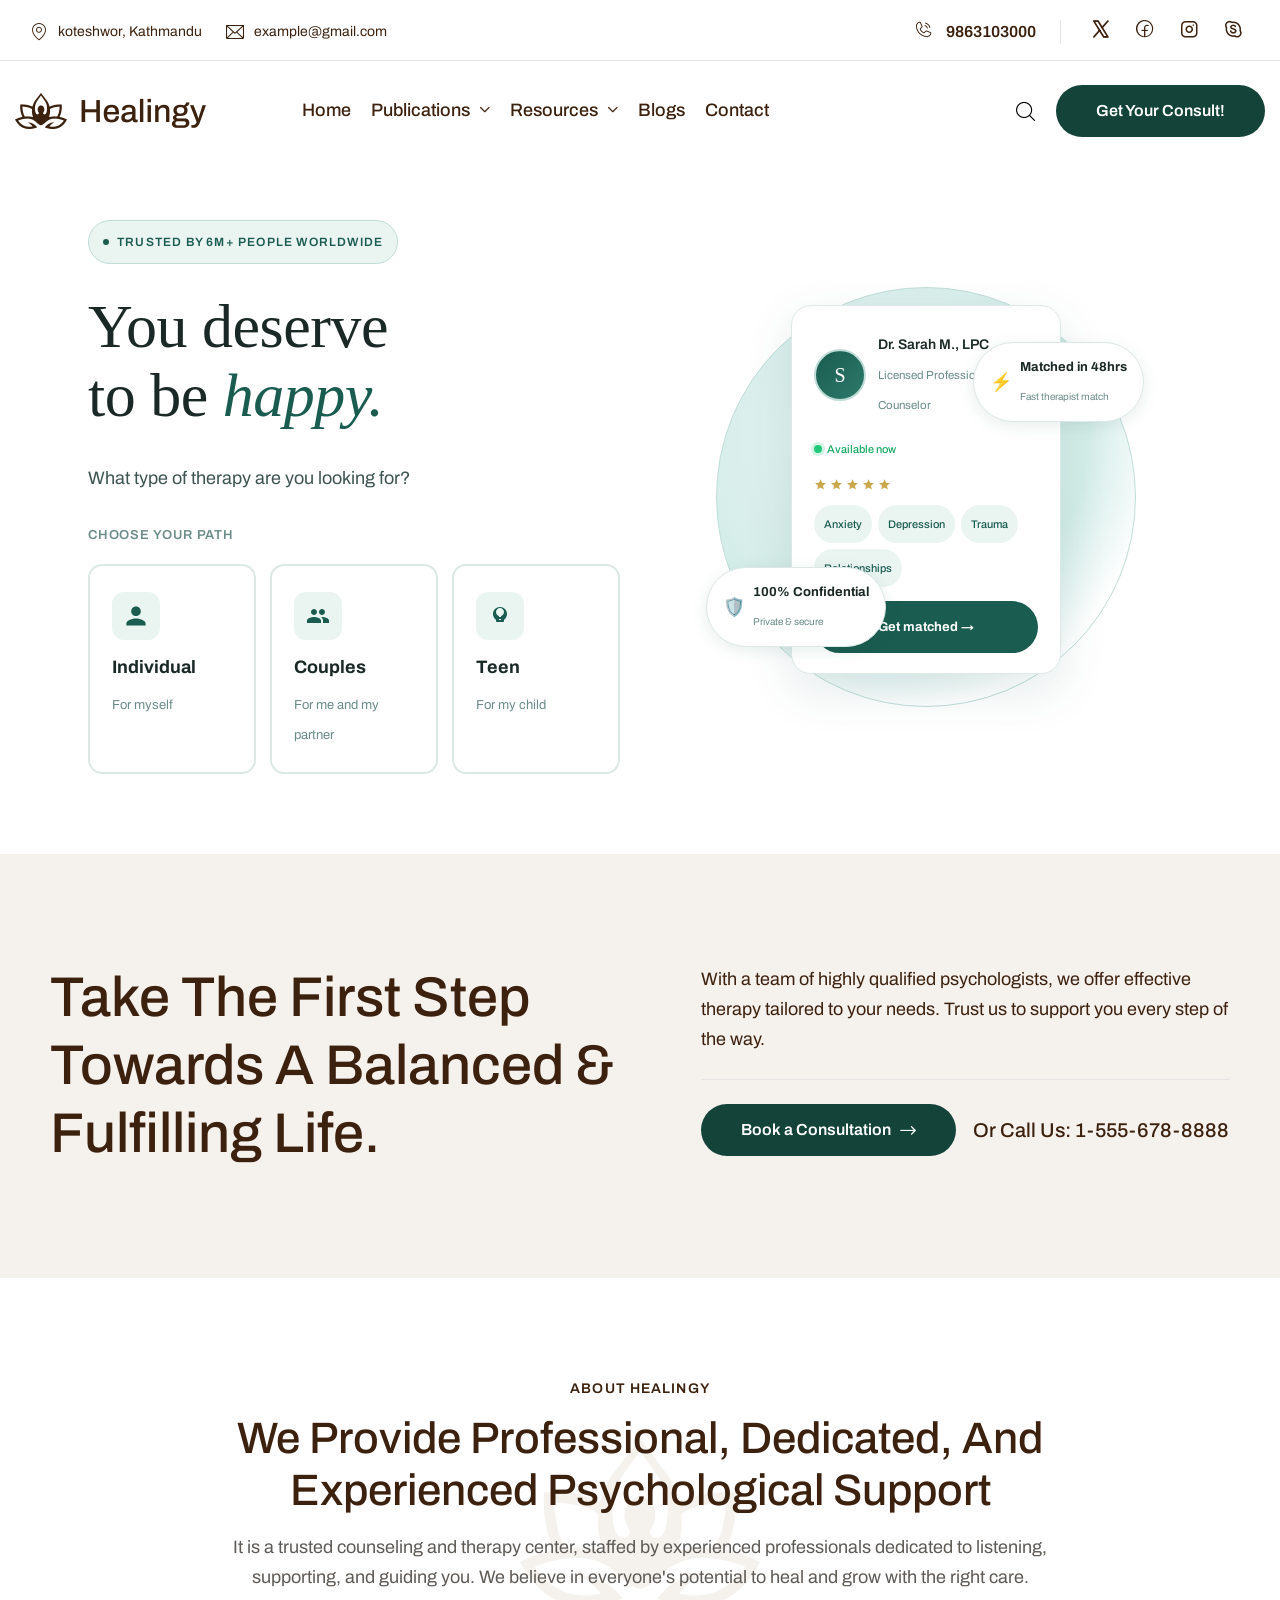
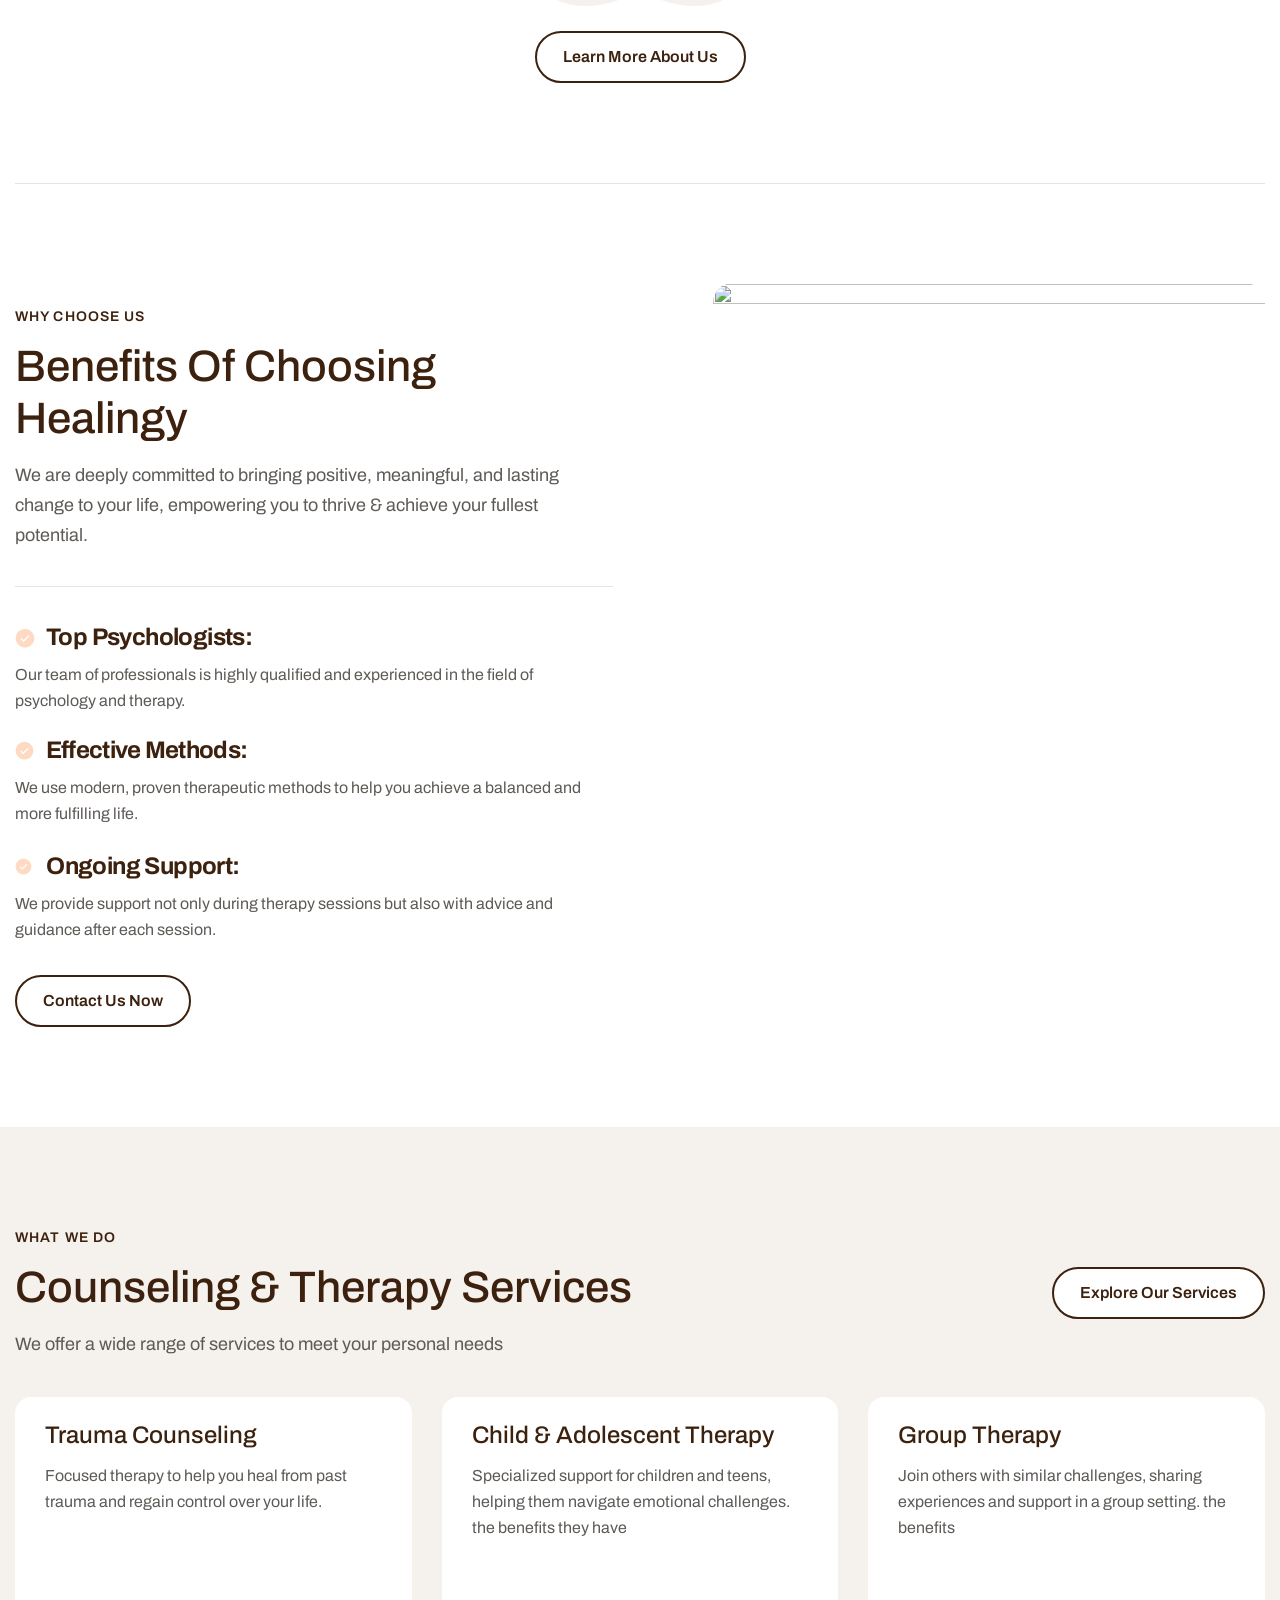
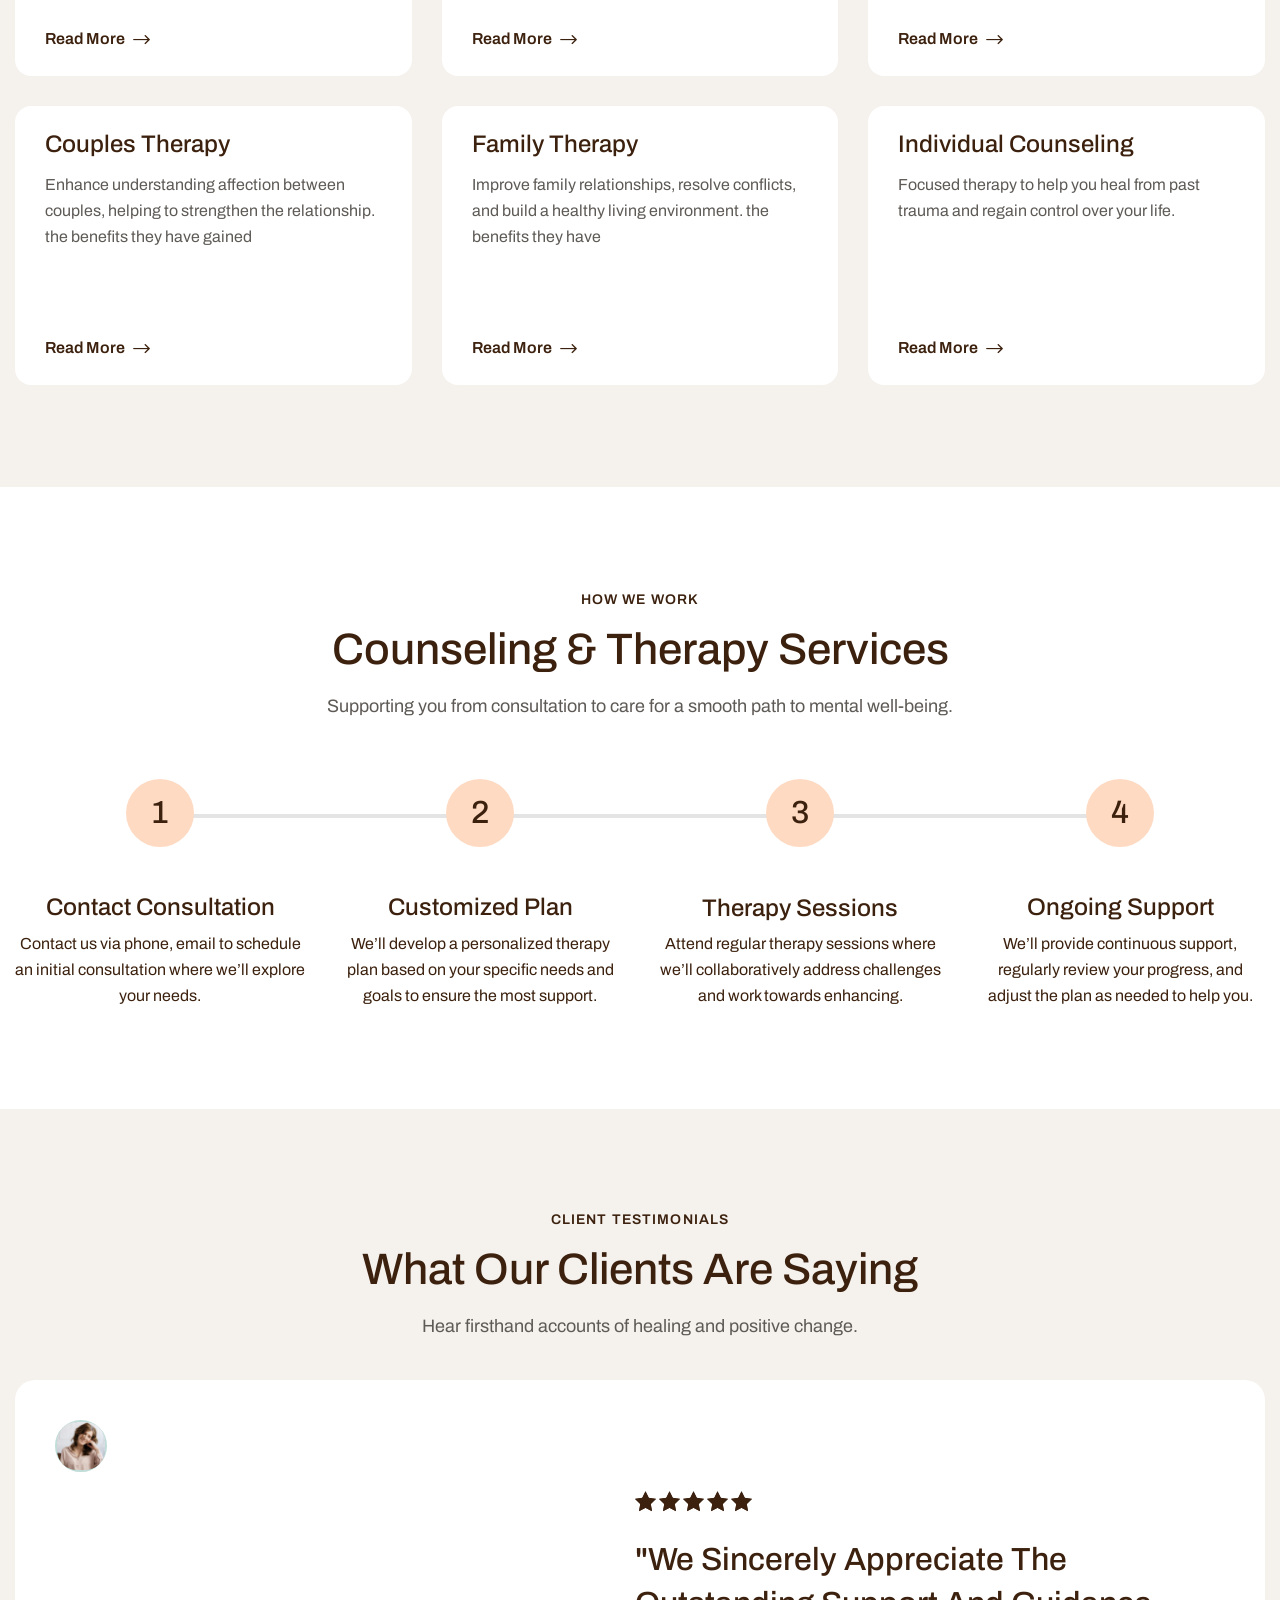
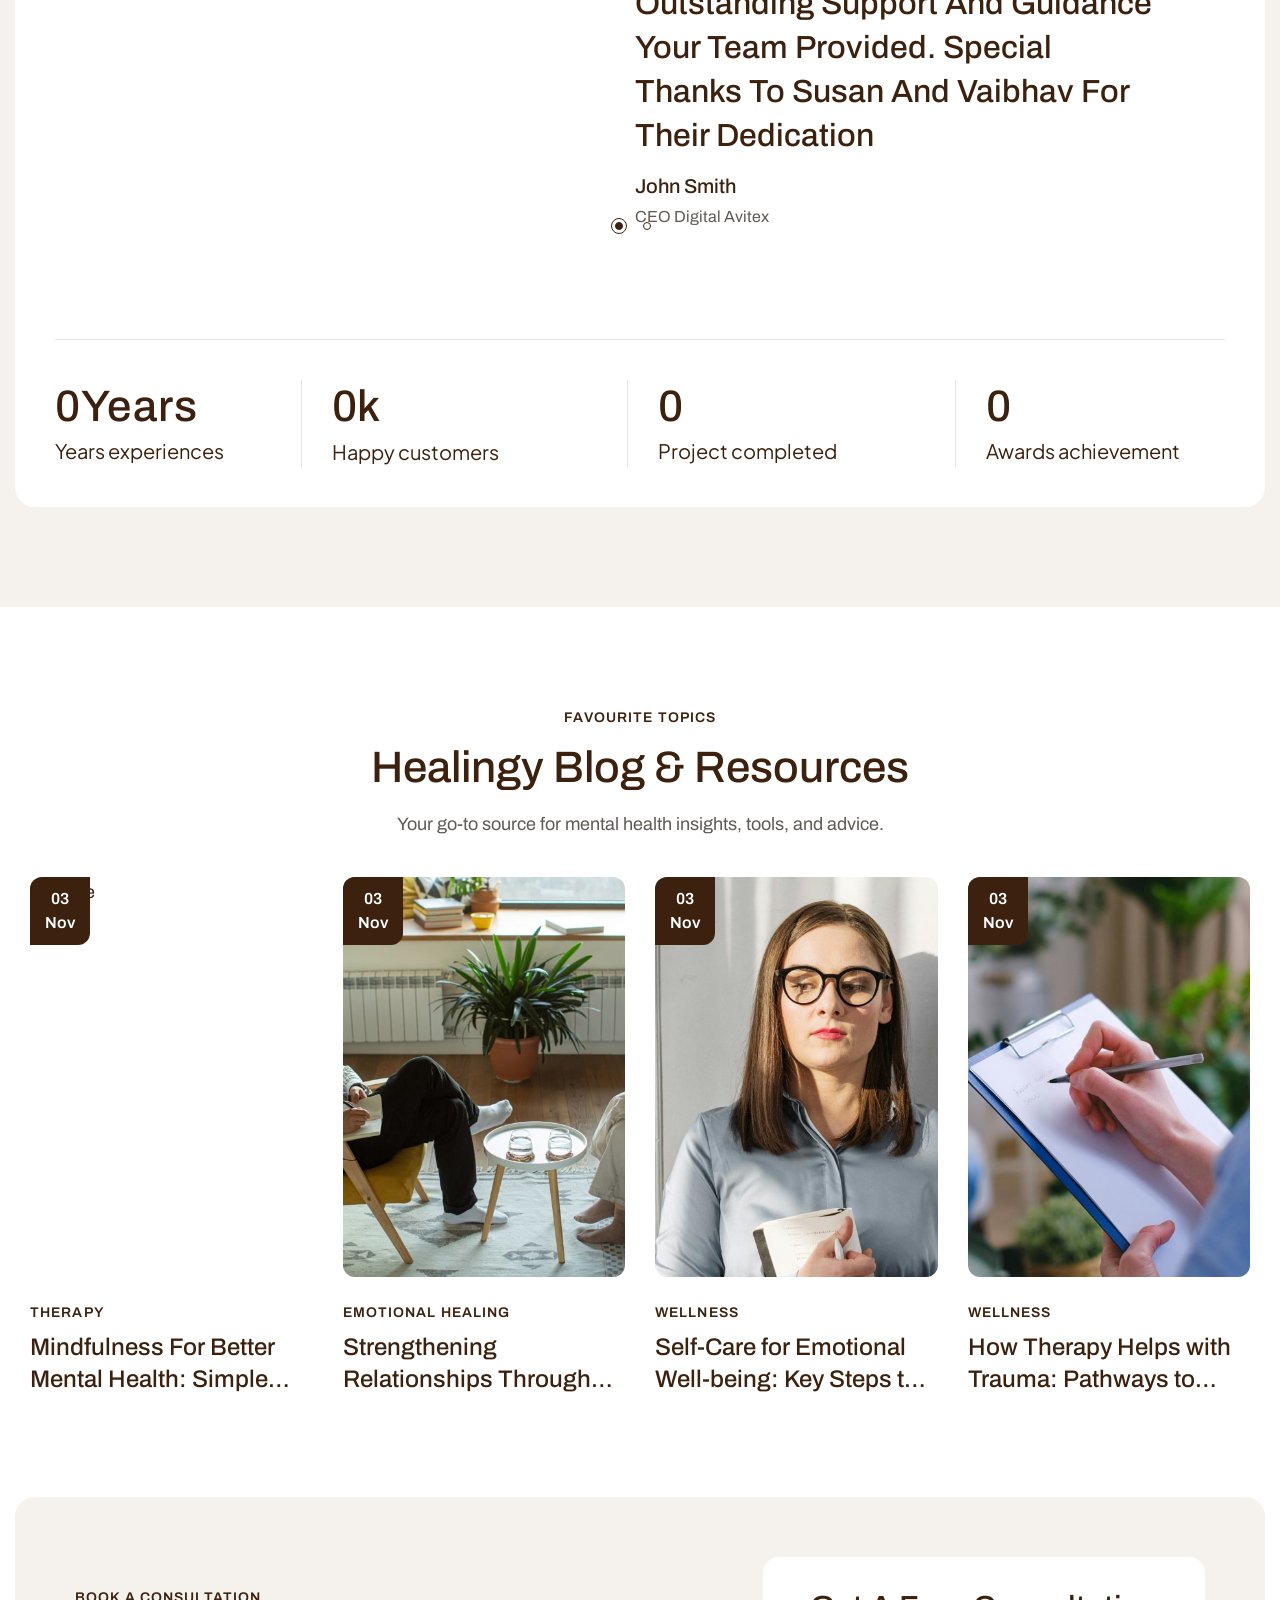
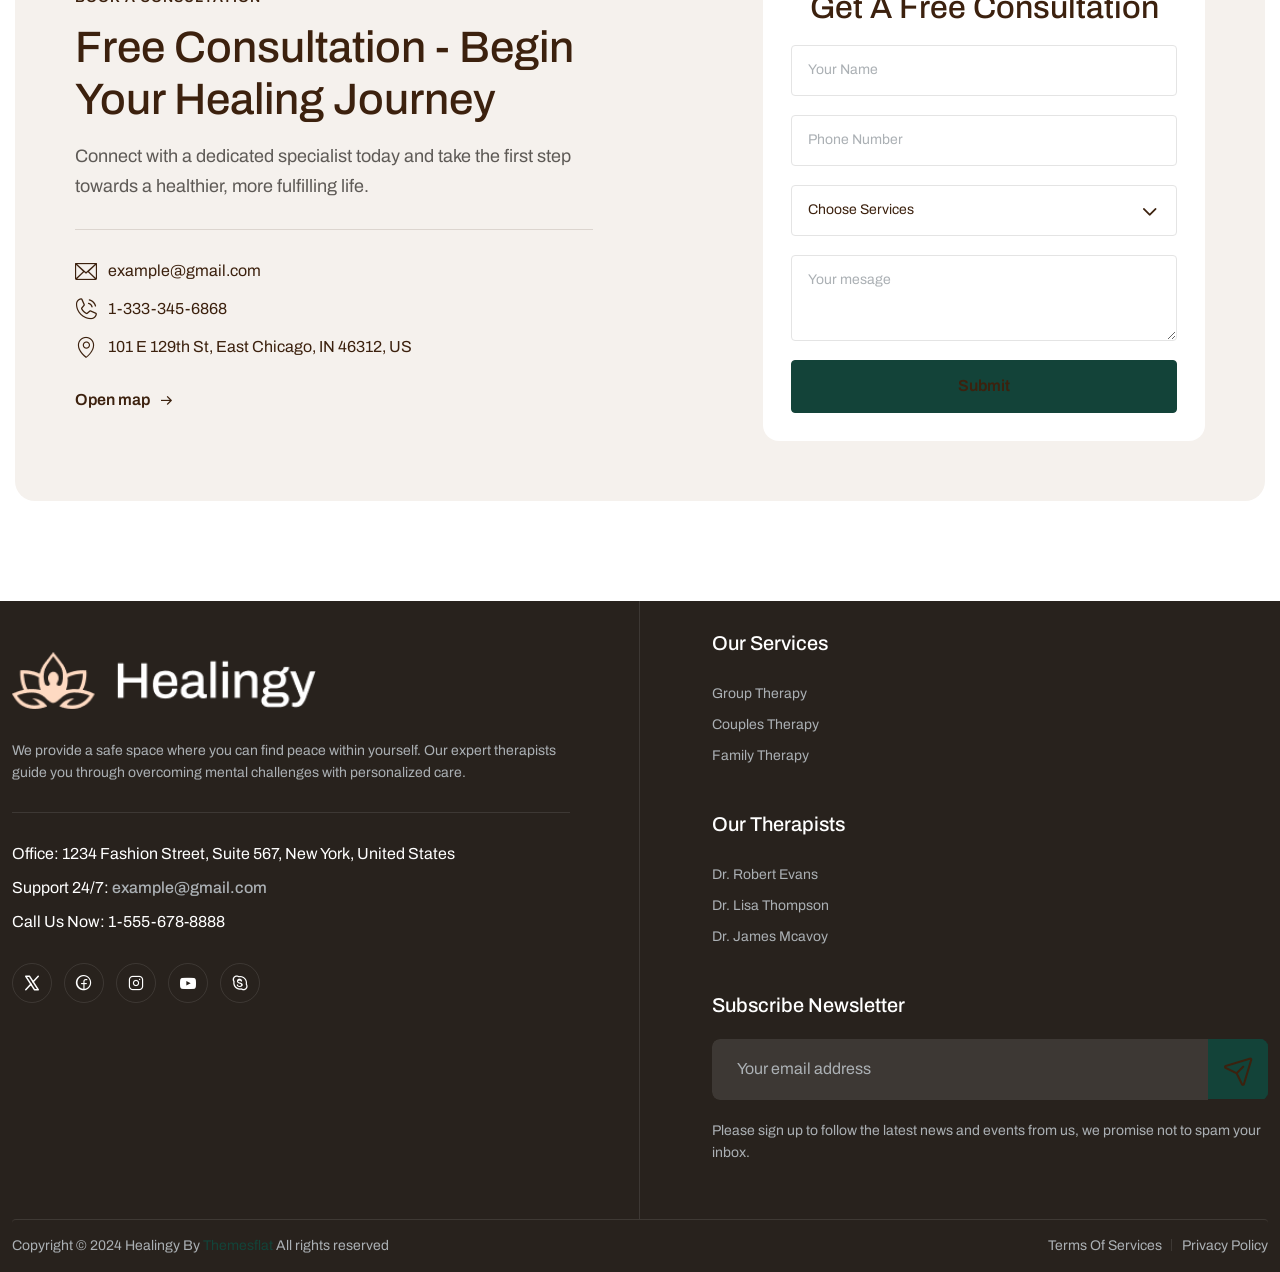
==== commit 209b7fca: "Remove landingTopComponentOne.html file, including all associated HTML and CSS code for the landing " ====
--- a/index.html
+++ b/index.html
@@ -12,44 +12,17 @@
     />
     <meta
       name="description"
-      content="healingy – Finance, Consulting and Business WordPress Theme – healingy – Finance"
+      content="sambhavya is a website for therapists, counselors, and mental health professionals. It offers a clean and modern design, customizable features, and responsive layout to create a professional online presence for therapy practices."
     />
-    <link rel="profile" href="https://gmpg.org/xfn/11" />
-
-    <title>
-      Healingy &#8211; Therapy &amp; Counseling Psychologist WordPress
-    </title>
+    <!-- <link rel="profile" href="https://gmpg.org/xfn/11" /> -->
+
+    <title>Sambhavya &#8211; Therapy &amp; Counseling Psychologist</title>
     <meta name="robots" content="max-image-preview:large" />
-    <link rel="dns-prefetch" href="http://fonts.googleapis.com/" />
-    <link
-      rel="alternate"
-      type="application/rss+xml"
-      title="Healingy - Therapy &amp; Counseling Psychologist WordPress &raquo; Feed"
-      href="feed/index.html"
-    />
-    <link
-      rel="alternate"
-      type="application/rss+xml"
-      title="Healingy - Therapy &amp; Counseling Psychologist WordPress &raquo; Comments Feed"
-      href="comments/feed/index.html"
-    />
-    <link
-      rel="alternate"
-      title="oEmbed (JSON)"
-      type="application/json+oembed"
-      href="wp-json/oembed/1.0/embedd617.json?url=https%3A%2F%2Fhealingywp.themesflat.com%2F"
-    />
-    <link
-      rel="alternate"
-      title="oEmbed (XML)"
-      type="text/xml+oembed"
-      href="wp-json/oembed/1.0/embedface?url=https%3A%2F%2Fhealingywp.themesflat.com%2F&amp;format=xml"
-    />
+
     <style id="wp-img-auto-sizes-contain-inline-css" type="text/css">
       img:is([sizes="auto" i], [sizes^="auto," i]) {
         contain-intrinsic-size: 3000px 1500px;
       }
-      /*# sourceURL=wp-img-auto-sizes-contain-inline-css */
     </style>
     <link
       rel="stylesheet"
@@ -1551,26 +1524,9 @@
       src="wp-includes/js/jquery/jquery-migrate.min5589.js?ver=3.4.1"
       id="jquery-migrate-js"
     ></script>
-    <link rel="https://api.w.org/" href="wp-json/index.html" />
-    <link
-      rel="alternate"
-      title="JSON"
-      type="application/json"
-      href="wp-json/wp/v2/pages/1168.json"
-    />
-    <link
-      rel="EditURI"
-      type="application/rsd+xml"
-      title="RSD"
-      href="xmlrpc0db0.php?rsd"
-    />
-    <meta name="generator" content="WordPress 6.9.4" />
-    <link rel="canonical" href="index.html" />
-    <link rel="shortlink" href="index.html" />
-    <meta
-      name="generator"
-      content="Elementor 3.32.4; features: e_font_icon_svg, additional_custom_breakpoints; settings: css_print_method-external, google_font-enabled, font_display-swap"
-    />
+
+    <link rel="canonical" href="{{ url()->current() }}" />
+
     <style>
       .e-con.e-parent:nth-of-type(n + 4):not(.e-lazyloaded):not(.e-no-lazyload),
       .e-con.e-parent:nth-of-type(n + 4):not(.e-lazyloaded):not(.e-no-lazyload)
@@ -2034,14 +1990,6 @@
   <body
     class="home wp-singular page-template page-template-elementor_header_footer page page-id-1168 wp-custom-logo wp-theme-healingy wide header_sticky header-01 content-single class-name-page-home-01 elementor-default elementor-template-full-width elementor-kit-17 elementor-page elementor-page-1168"
   >
-    <!-- <div id="preloader">
-      <div class="row loader">
-        <div class="pulse-loader">
-          <div class="double-bounce3"></div>
-          <div class="double-bounce4"></div>
-        </div>
-      </div>
-    </div> -->
     <!-- Go Top -->
     <div class="go-top">
       <i class="icon-healingy-up"></i>
@@ -2057,8 +2005,8 @@
                   <div class="content-left">
                     <div class="infor-topbar">
                       <span class="list"
-                        ><i class="icon-healingy-map"></i> 500 E 129th St, East
-                        Chicago, IN 46312, US</span
+                        ><i class="icon-healingy-map"></i>koteshwor,
+                        Kathmandu</span
                       >
                       <span class="list"
                         ><i class="icon-healingy-mail"></i>
@@ -2069,8 +2017,7 @@
                   <!-- content-left -->
                   <div class="content-right">
                     <span class="list"
-                      ><i class="icon-healingy-phone"></i>
-                      111-555-678-8888</span
+                      ><i class="icon-healingy-phone"></i> 9863103000</span
                     >
                     <ul class="themesflat-socials">
                       <li class="twitter">
@@ -2270,7 +2217,7 @@
                                 id="menu-item-15"
                                 class="menu-item menu-item-type-custom menu-item-object-custom menu-item-15"
                               >
-                                <a href="#">Blogs </a>
+                                <a href="blogs.html">Blogs </a>
                               </li>
                               <li
                                 id="menu-item-1847"
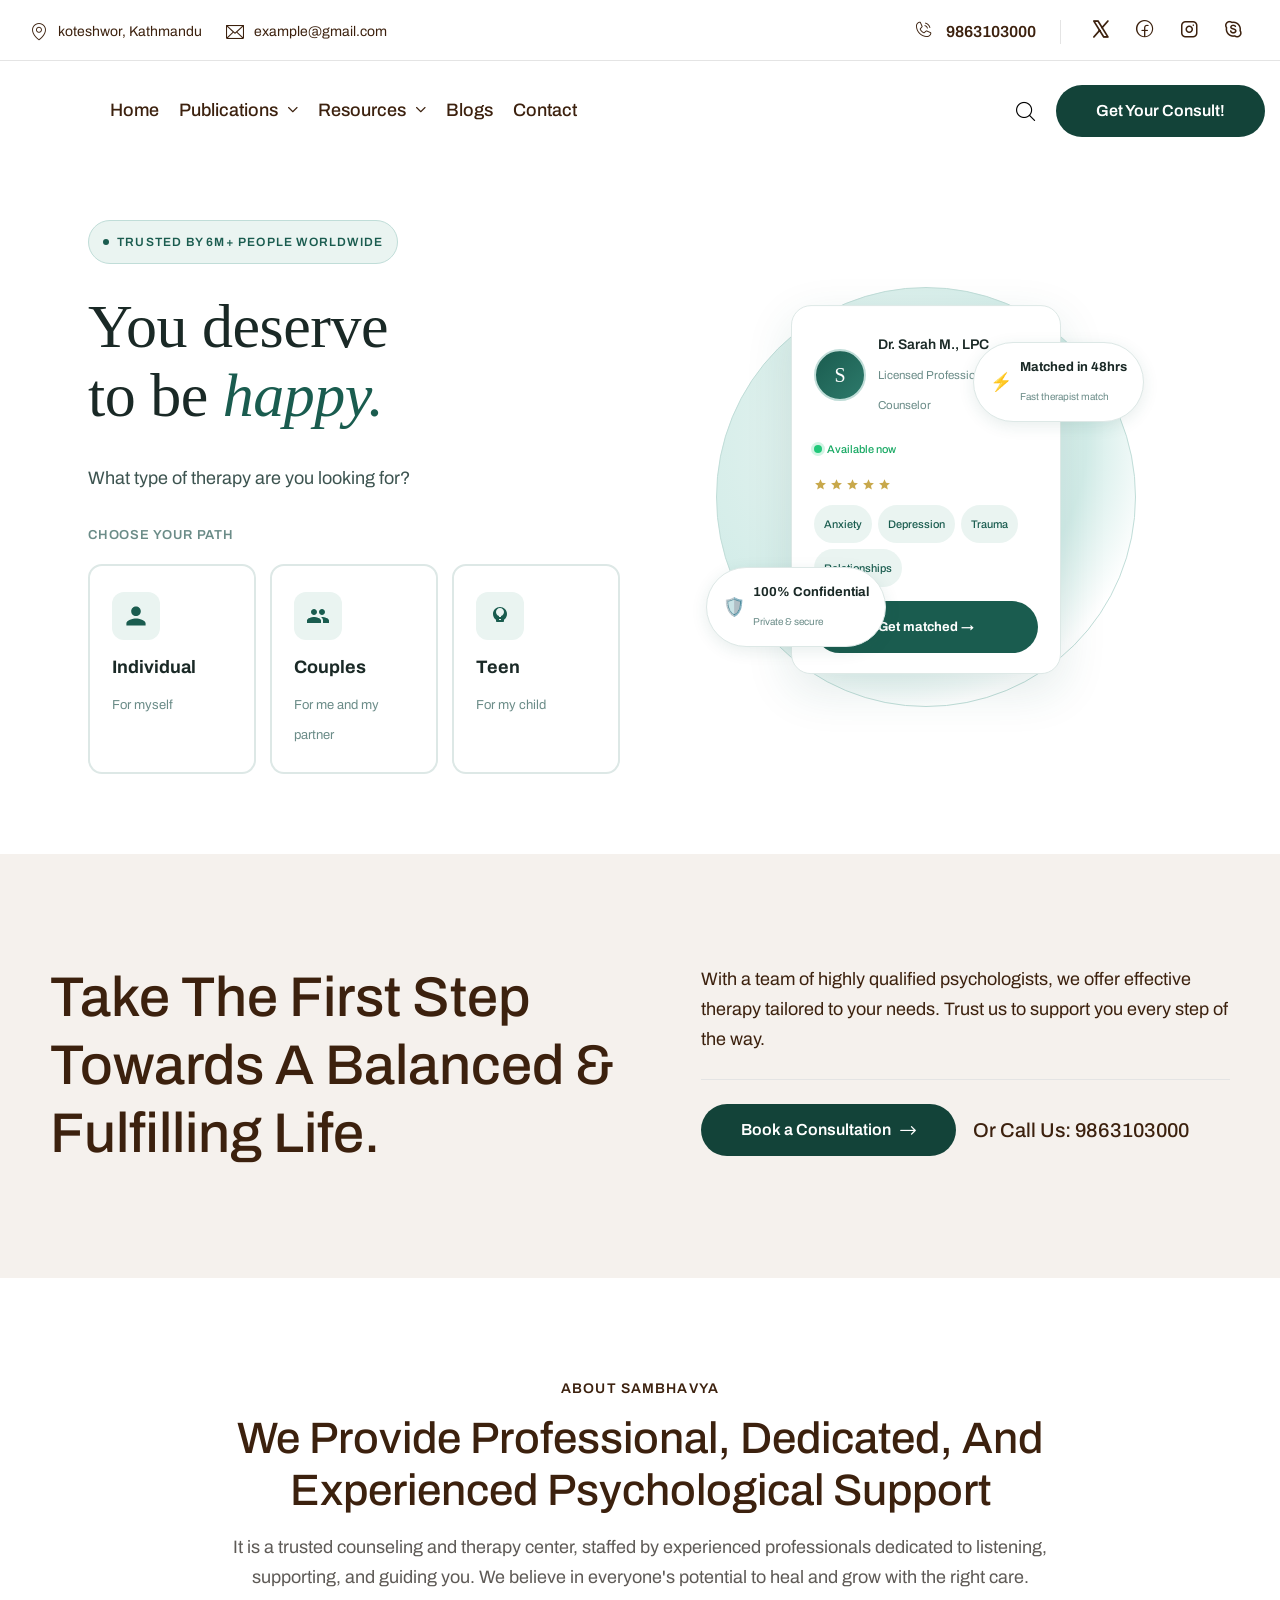
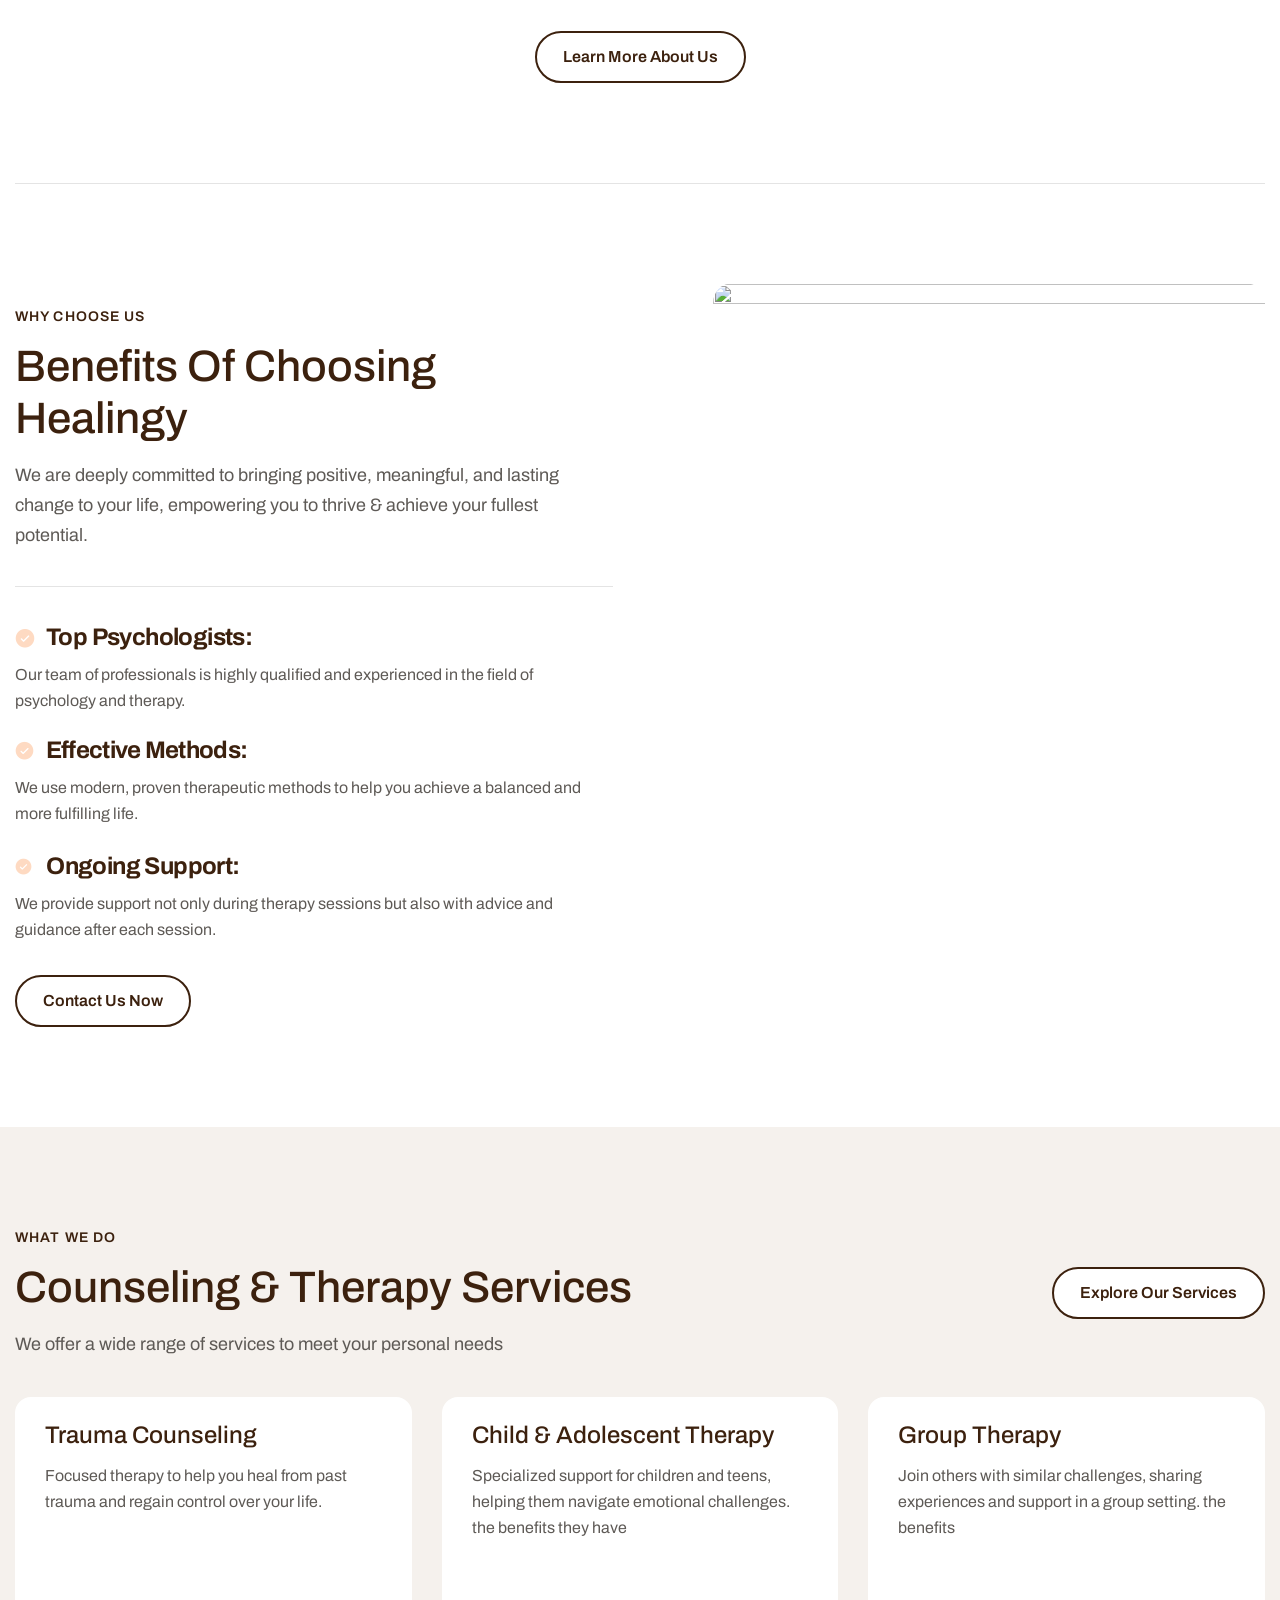
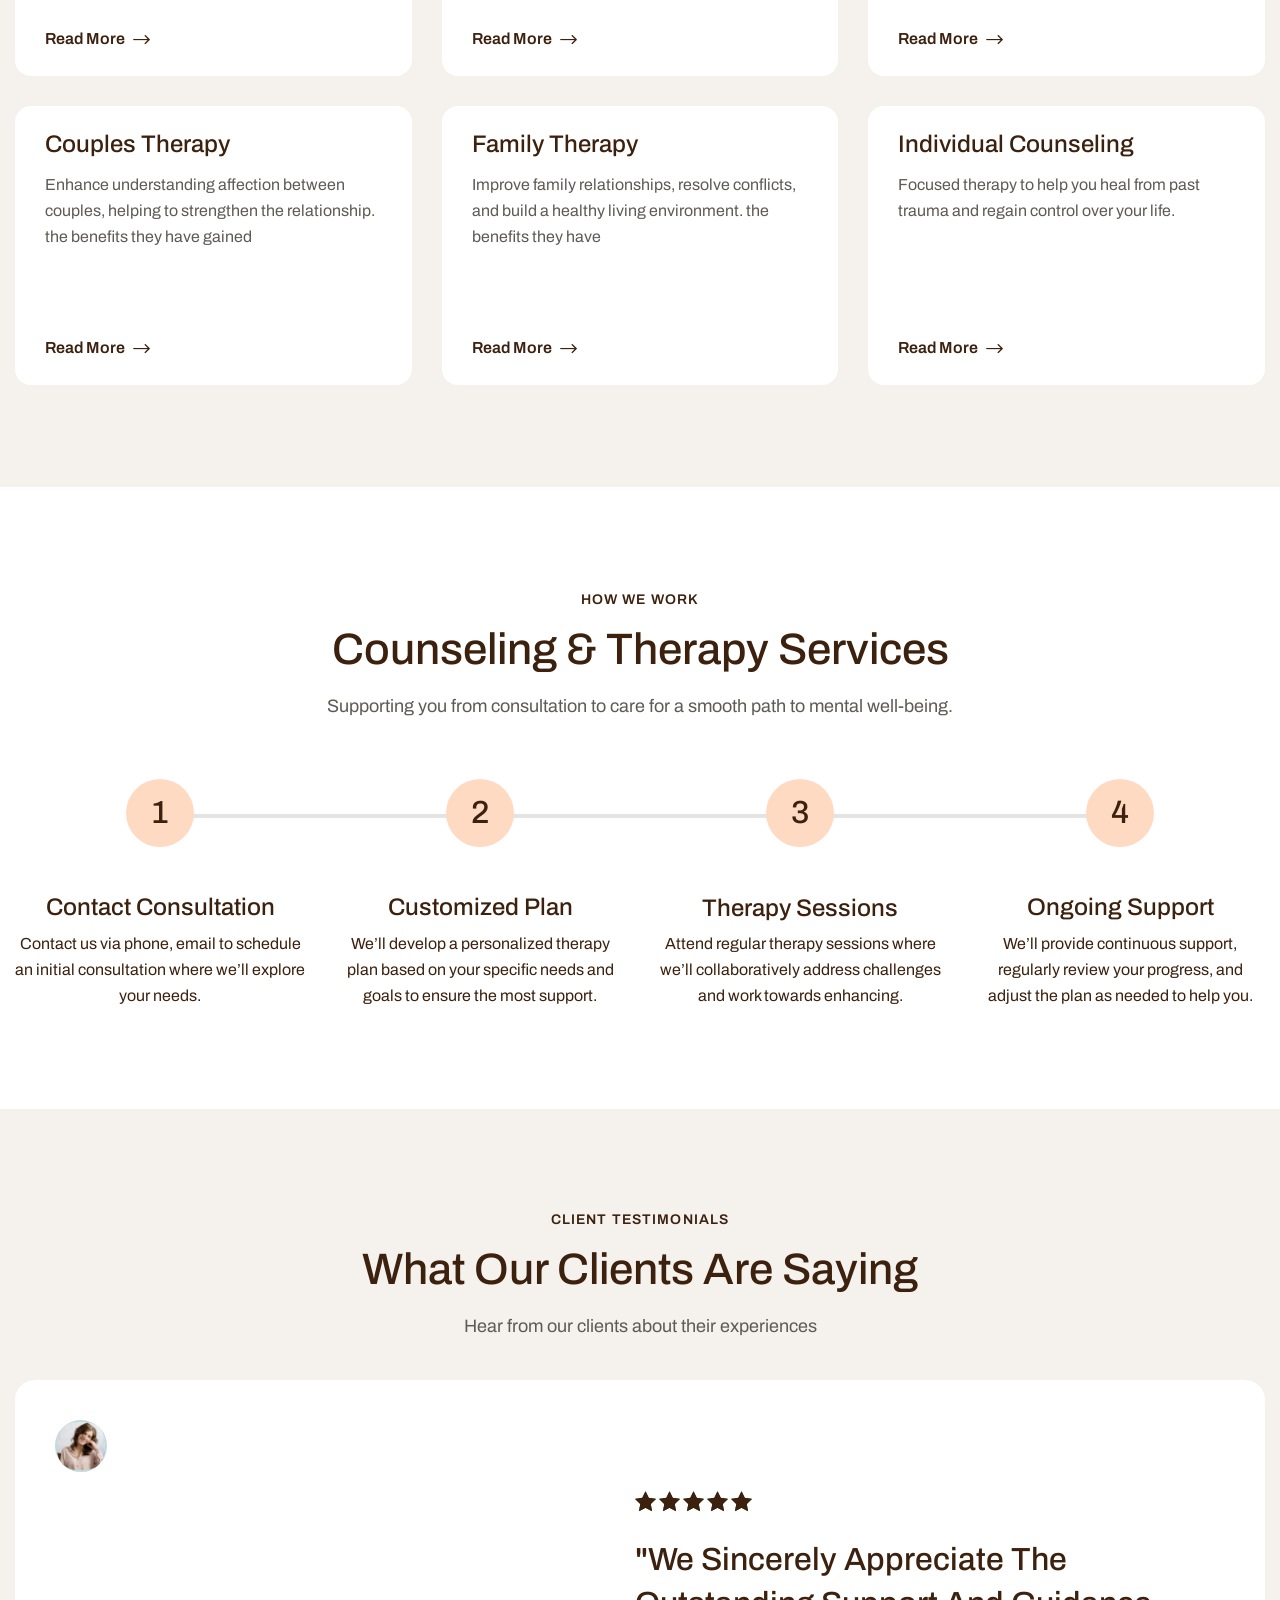
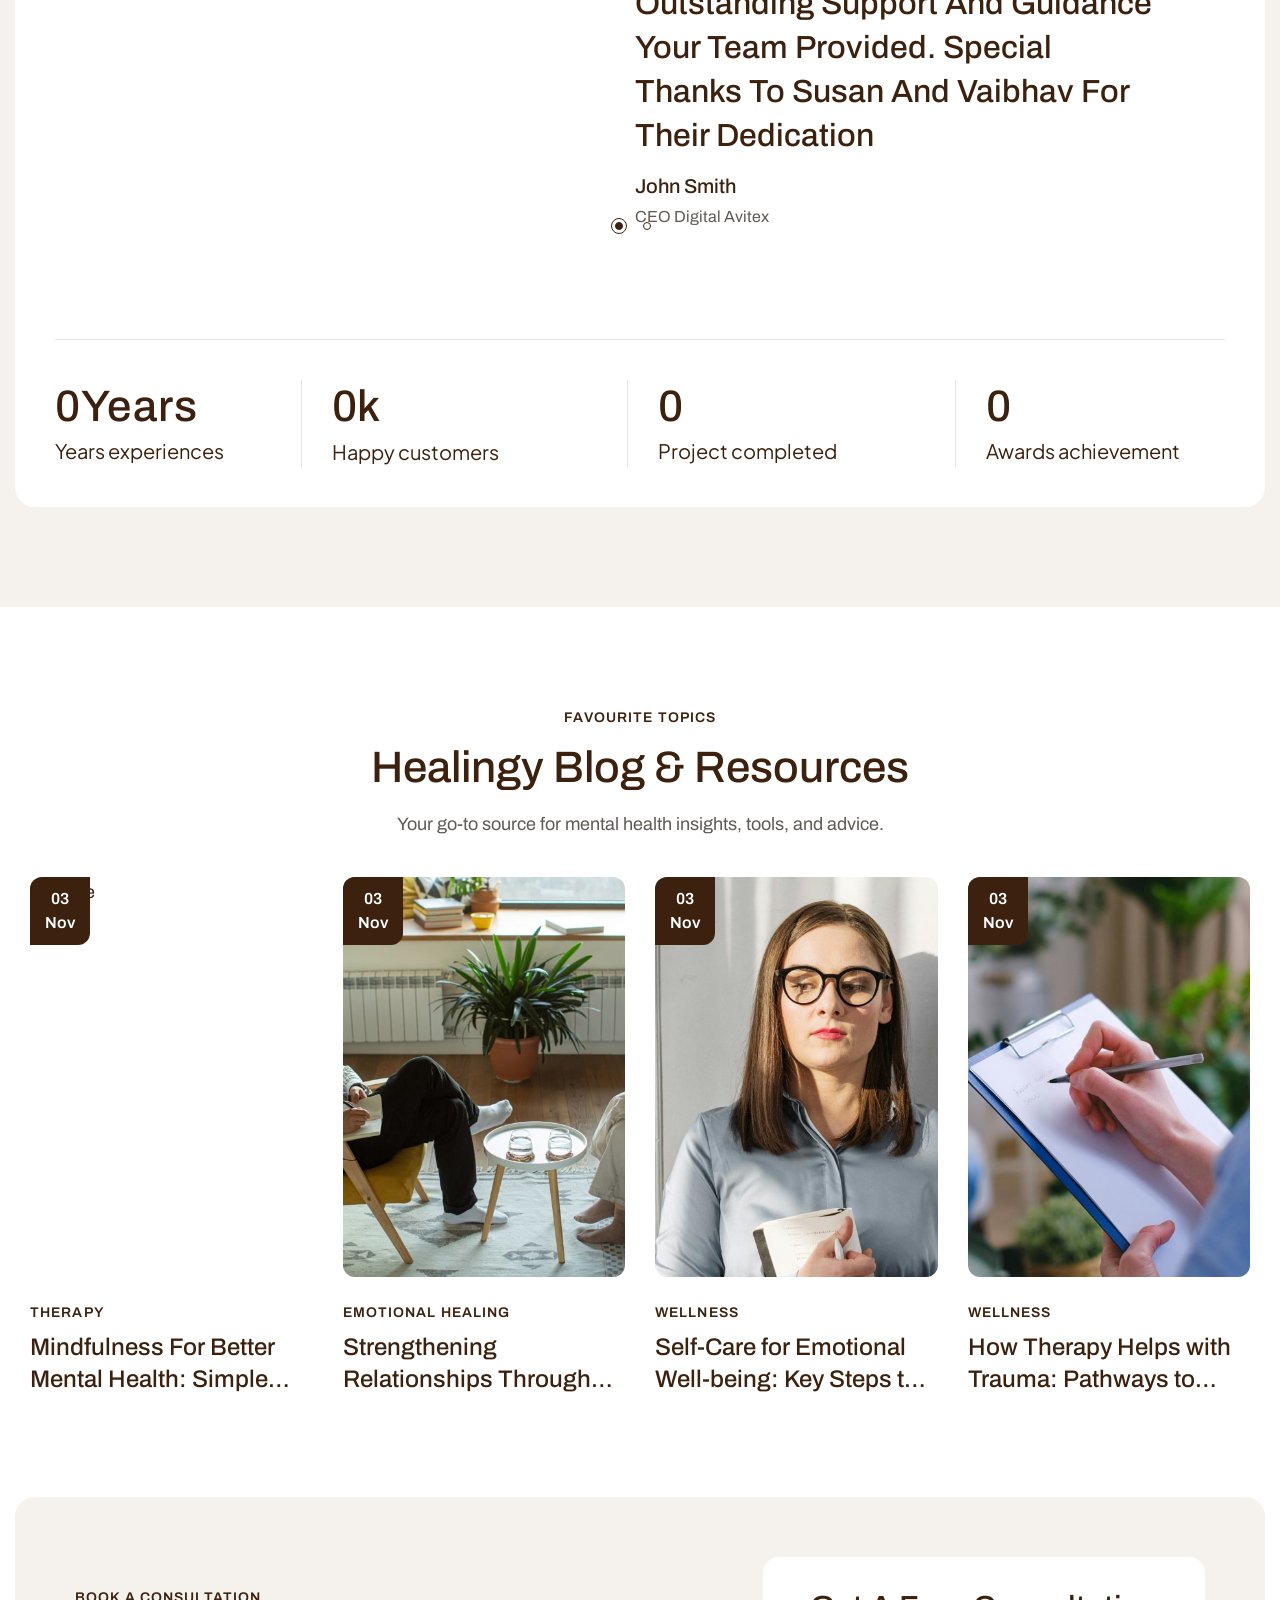
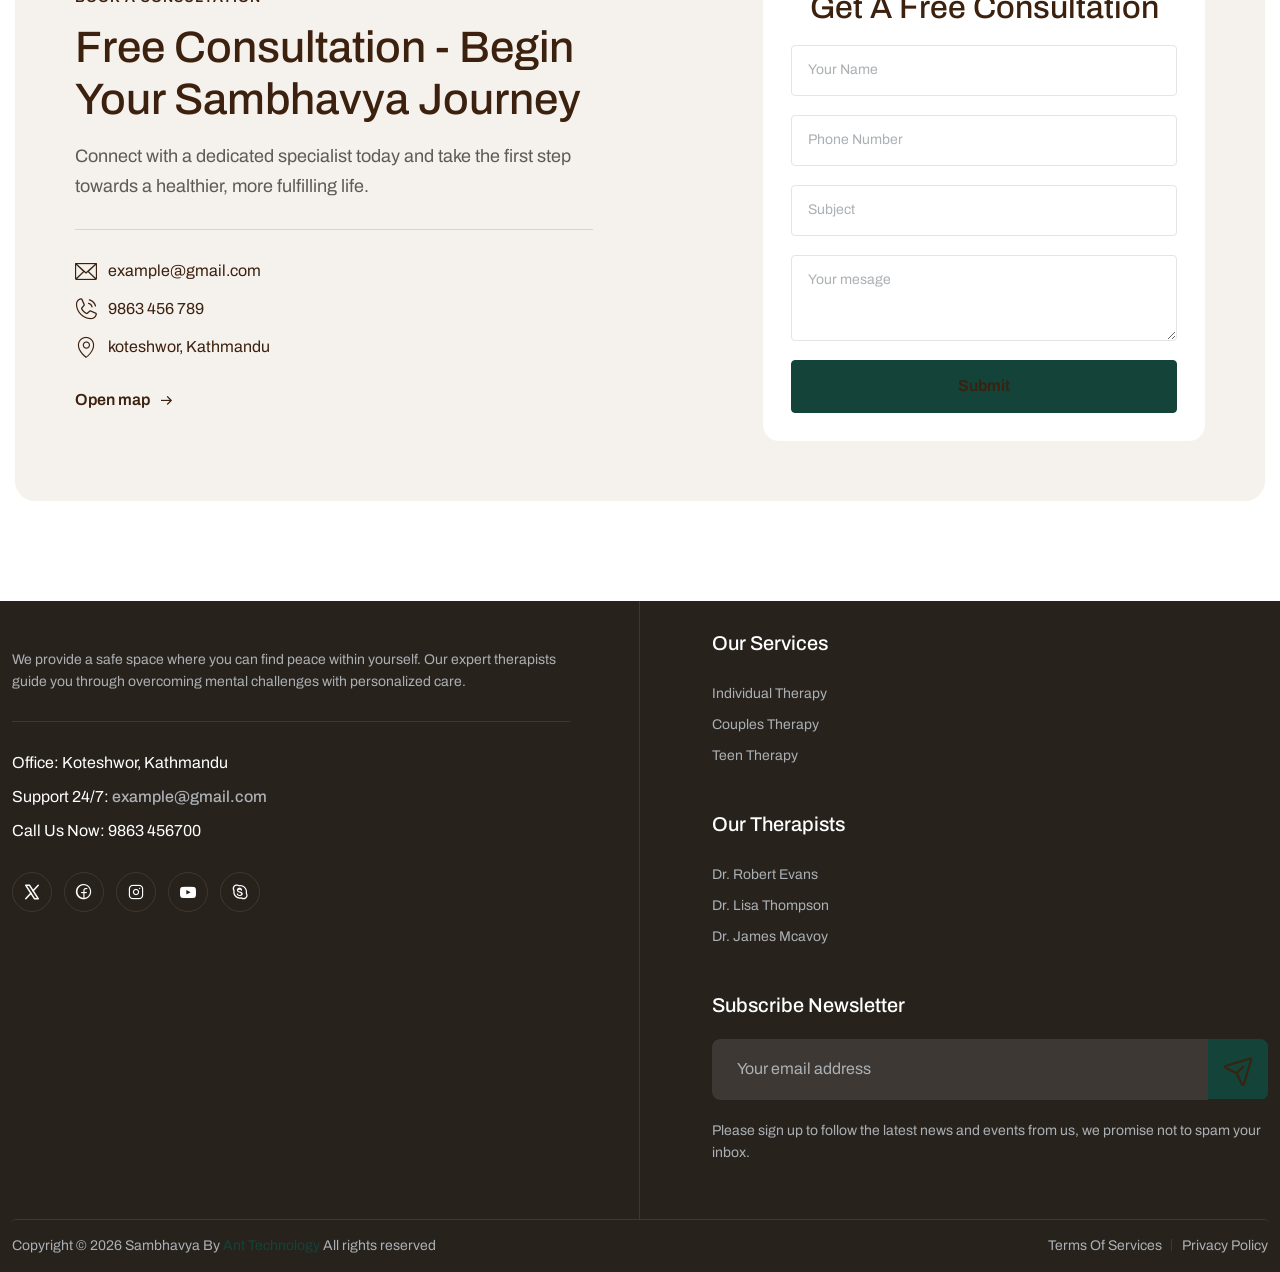
==== commit accdb544: "Add custom shape divider styles for top section - Introduced a new CSS file `shapeDivider.css` to de" ====
--- a/index.html
+++ b/index.html
@@ -2082,16 +2082,16 @@
                           href="index.html"
                           title="Healingy &#8211; Therapy &amp; Counseling Psychologist WordPress"
                         >
-                          <img
+                          <!-- <img
                             class="site-logo"
                             src="wp-content/themes/healingy/images/logo.png"
                             alt="Healingy &#8211; Therapy &amp; Counseling Psychologist WordPress"
-                          />
-                          <img
+                          /> -->
+                          <!-- <img
                             class="site-logo-fixed"
                             src="wp-content/themes/healingy/images/logo.png"
                             alt="logo-fixed"
-                          />
+                          /> -->
                         </a>
                       </div>
                     </div>
@@ -2428,14 +2428,13 @@
               <!-- #mainnav_canvas -->
               <div class="infor-topbar">
                 <span class="list"
-                  ><i class="icon-healingy-map"></i> 500 E 129th St, East
-                  Chicago, IN 46312, US</span
+                  ><i class="icon-healingy-map"></i> Koteshwor, Kathmandu</span
                 >
                 <span class="list"
                   ><i class="icon-healingy-mail"></i> example@gmail.com</span
                 >
                 <span class="list"
-                  ><i class="icon-healingy-phone"></i> 111-555-678-8888</span
+                  ><i class="icon-healingy-phone"></i> 9863103000</span
                 >
               </div>
               <ul class="themesflat-socials">
@@ -2878,7 +2877,7 @@
                             <p
                               class="elementor-heading-title elementor-size-default"
                             >
-                              Or Call Us: 1-555-678-8888
+                              Or Call Us: 9863103000
                             </p>
                           </div>
                         </div>
@@ -2893,6 +2892,7 @@
               data-id="6f3f308"
               data-element_type="container"
               data-settings='{"background_background":"classic"}'
+              style="background-image: none"
             >
               <div class="e-con-inner">
                 <div
@@ -2909,7 +2909,7 @@
                       data-tabid="94a193a"
                     >
                       <div class="title-section">
-                        <div class="sub-title">About Healingy</div>
+                        <div class="sub-title">About Sambhavya</div>
                         <h2 class="heading">
                           We provide professional, dedicated, and experienced
                           psychological support
@@ -3768,8 +3768,7 @@
                           <div class="sub-title">Client Testimonials</div>
                           <h2 class="heading">What Our Clients Are Saying</h2>
                           <p class="descrition">
-                            Hear firsthand accounts of healing and positive
-                            change.
+                            Hear from our clients about their experiences
                           </p>
                         </div>
                       </div>
@@ -4300,7 +4299,7 @@
                           <div class="title-section">
                             <div class="sub-title">Book a Consultation</div>
                             <h2 class="heading">
-                              Free Consultation - Begin Your Healing Journey
+                              Free Consultation - Begin Your Sambhavya Journey
                             </h2>
                             <p class="descrition">
                               Connect with a dedicated specialist today and take
@@ -4352,7 +4351,7 @@
                               ></i>
                             </span>
                             <span class="elementor-icon-list-text"
-                              >1-333-345-6868</span
+                              >9863 456 789</span
                             >
                           </li>
                           <li class="elementor-icon-list-item">
@@ -4363,8 +4362,8 @@
                               ></i>
                             </span>
                             <span class="elementor-icon-list-text"
-                              >101 E 129th St, East Chicago, IN 46312, US</span
-                            >
+                              >koteshwor, Kathmandu
+                            </span>
                           </li>
                         </ul>
                       </div>
@@ -4447,7 +4446,7 @@
                                 <ul></ul>
                               </div>
                               <form
-                                action="https://healingywp.themesflat.com/#wpcf7-f1446-p1168-o1"
+                                action="#"
                                 method="post"
                                 class="wpcf7-form init"
                                 aria-label="Contact form"
@@ -4508,7 +4507,20 @@
                                       type="tel"
                                       name="tel-694"
                                   /></span>
-                                  <div class="select-form">
+                                  <span
+                                    class="wpcf7-form-control-wrap"
+                                    data-name="tel-694"
+                                    ><input
+                                      size="40"
+                                      maxlength="400"
+                                      class="wpcf7-form-control wpcf7-tel wpcf7-text wpcf7-validates-as-tel input-group"
+                                      aria-invalid="false"
+                                      placeholder="Subject"
+                                      value=""
+                                      type="tel"
+                                      name="tel-694"
+                                  /></span>
+                                  <!-- <div class="select-form">
                                     <span
                                       class="wpcf7-form-control-wrap"
                                       data-name="select-532"
@@ -4542,7 +4554,7 @@
                                         </option>
                                       </select></span
                                     >
-                                  </div>
+                                  </div> -->
                                   <span
                                     class="wpcf7-form-control-wrap"
                                     data-name="textarea-872"
@@ -4600,7 +4612,7 @@
                       <div class="wp-block-group">
                         <div class="wp-block-group__inner-container">
                           <figure class="wp-block-image size-full is-resized">
-                            <img
+                            <!-- <img
                               decoding="async"
                               width="288"
                               height="60"
@@ -4608,7 +4620,7 @@
                               alt=""
                               class="wp-image-2724"
                               style="width: 305px; height: auto"
-                            />
+                            /> -->
                           </figure>
 
                           <p>
@@ -4622,12 +4634,9 @@
                     </div>
                     <div id="block-22" class="widget widget_block">
                       <ul class="footer-info">
-                        <li>
-                          Office: 1234 Fashion Street, Suite 567, New York,
-                          United States
-                        </li>
+                        <li>Office: Koteshwor, Kathmandu</li>
                         <li>Support 24/7: <a href="#">example@gmail.com</a></li>
-                        <li>Call Us Now: 1-555-678-8888</li>
+                        <li>Call Us Now: 9863 456700</li>
                       </ul>
                     </div>
                     <div
@@ -4690,25 +4699,19 @@
                             id="menu-item-2221"
                             class="menu-item menu-item-type-post_type menu-item-object-services menu-item-2221"
                           >
-                            <a href="services/group-therapy/index.html"
-                              >Group Therapy</a
-                            >
+                            <a href="#">Individual Therapy</a>
                           </li>
                           <li
                             id="menu-item-2222"
                             class="menu-item menu-item-type-post_type menu-item-object-services menu-item-2222"
                           >
-                            <a href="services/couples-therapy/index.html"
-                              >Couples Therapy</a
-                            >
+                            <a href="#">Couples Therapy</a>
                           </li>
                           <li
                             id="menu-item-2223"
                             class="menu-item menu-item-type-post_type menu-item-object-services menu-item-2223"
                           >
-                            <a href="services/family-therapy/index.html"
-                              >Family Therapy</a
-                            >
+                            <a href="#">Teen Therapy</a>
                           </li>
                         </ul>
                       </div>
@@ -4839,11 +4842,8 @@
                   <div class="content-left">
                     <div class="copyright">
                       <span
-                        >Copyright © 2024 Healingy By
-                        <a
-                          href="https://themeforest.net/user/themesflat/portfolio"
-                          >Themesflat
-                        </a>
+                        >Copyright © 2026 Sambhavya By
+                        <a href="#">Ant Technology </a>
                         All rights reserved</span
                       >
                     </div>
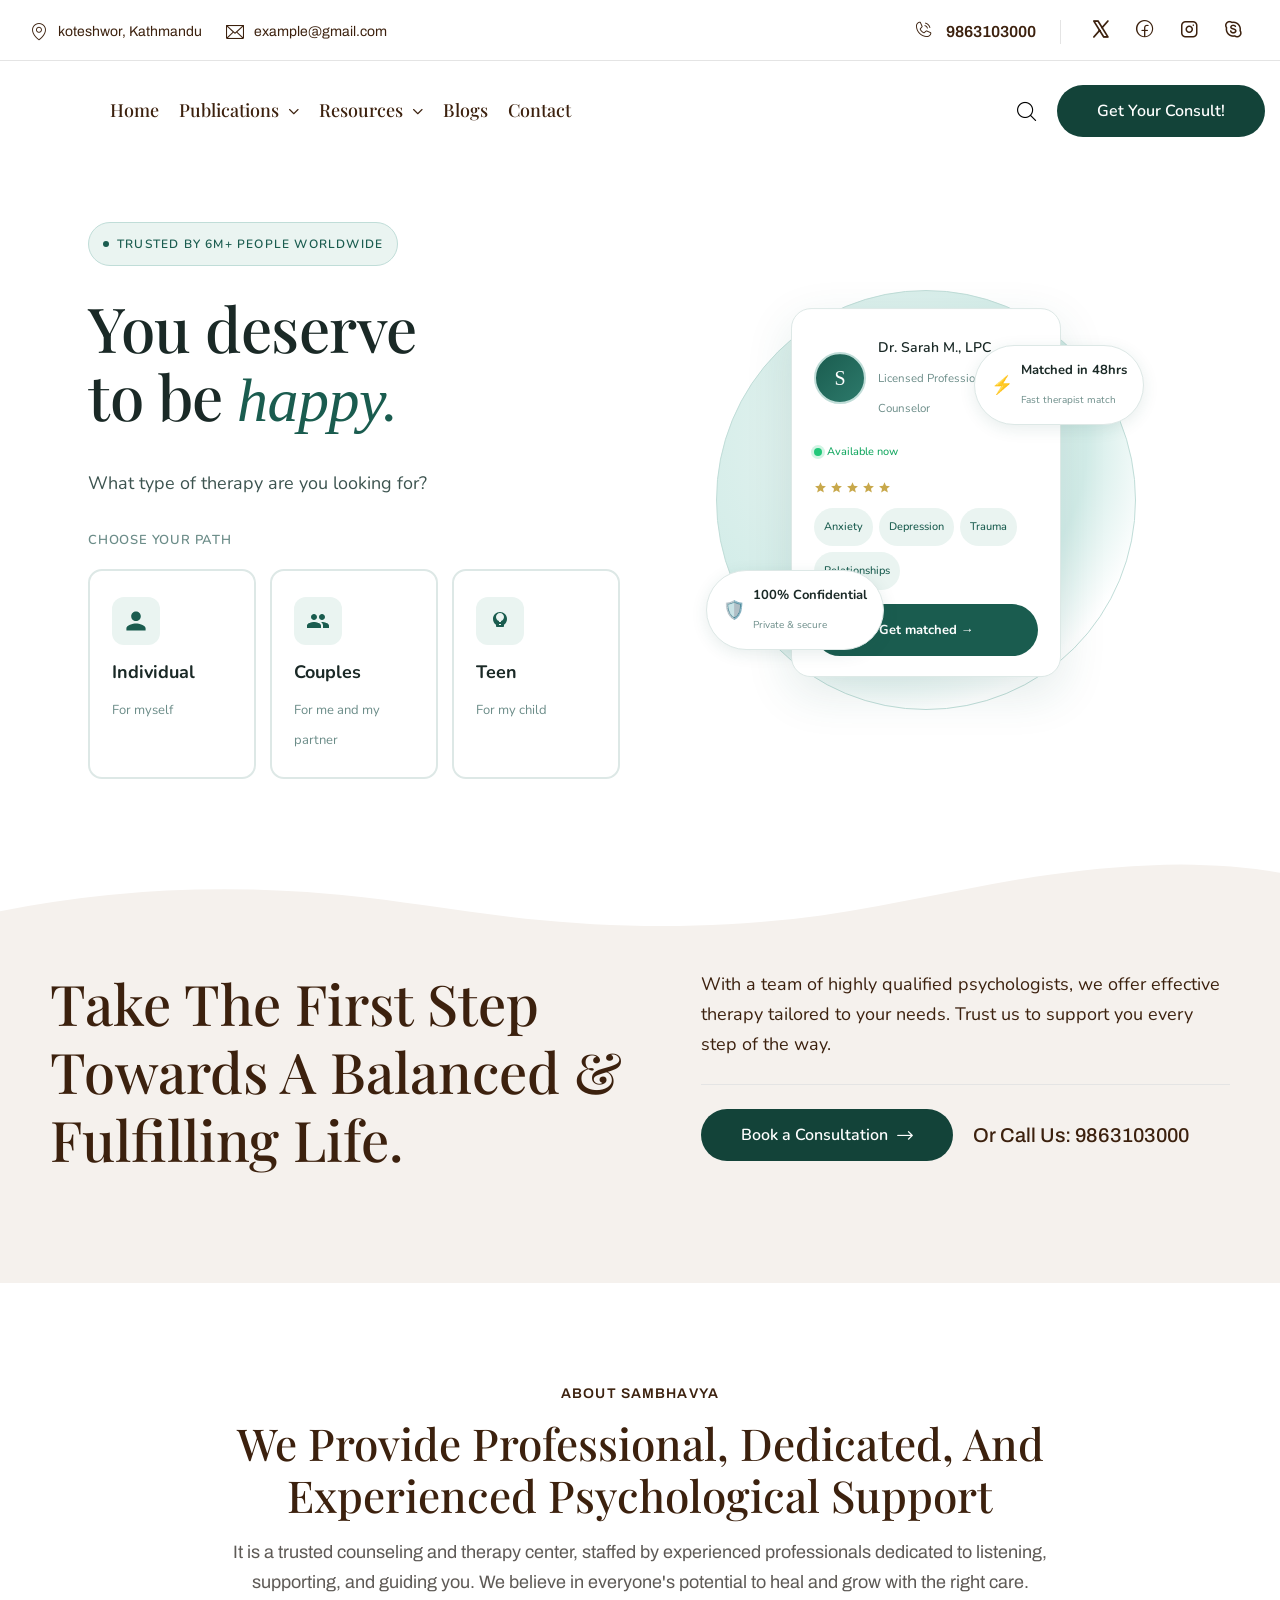
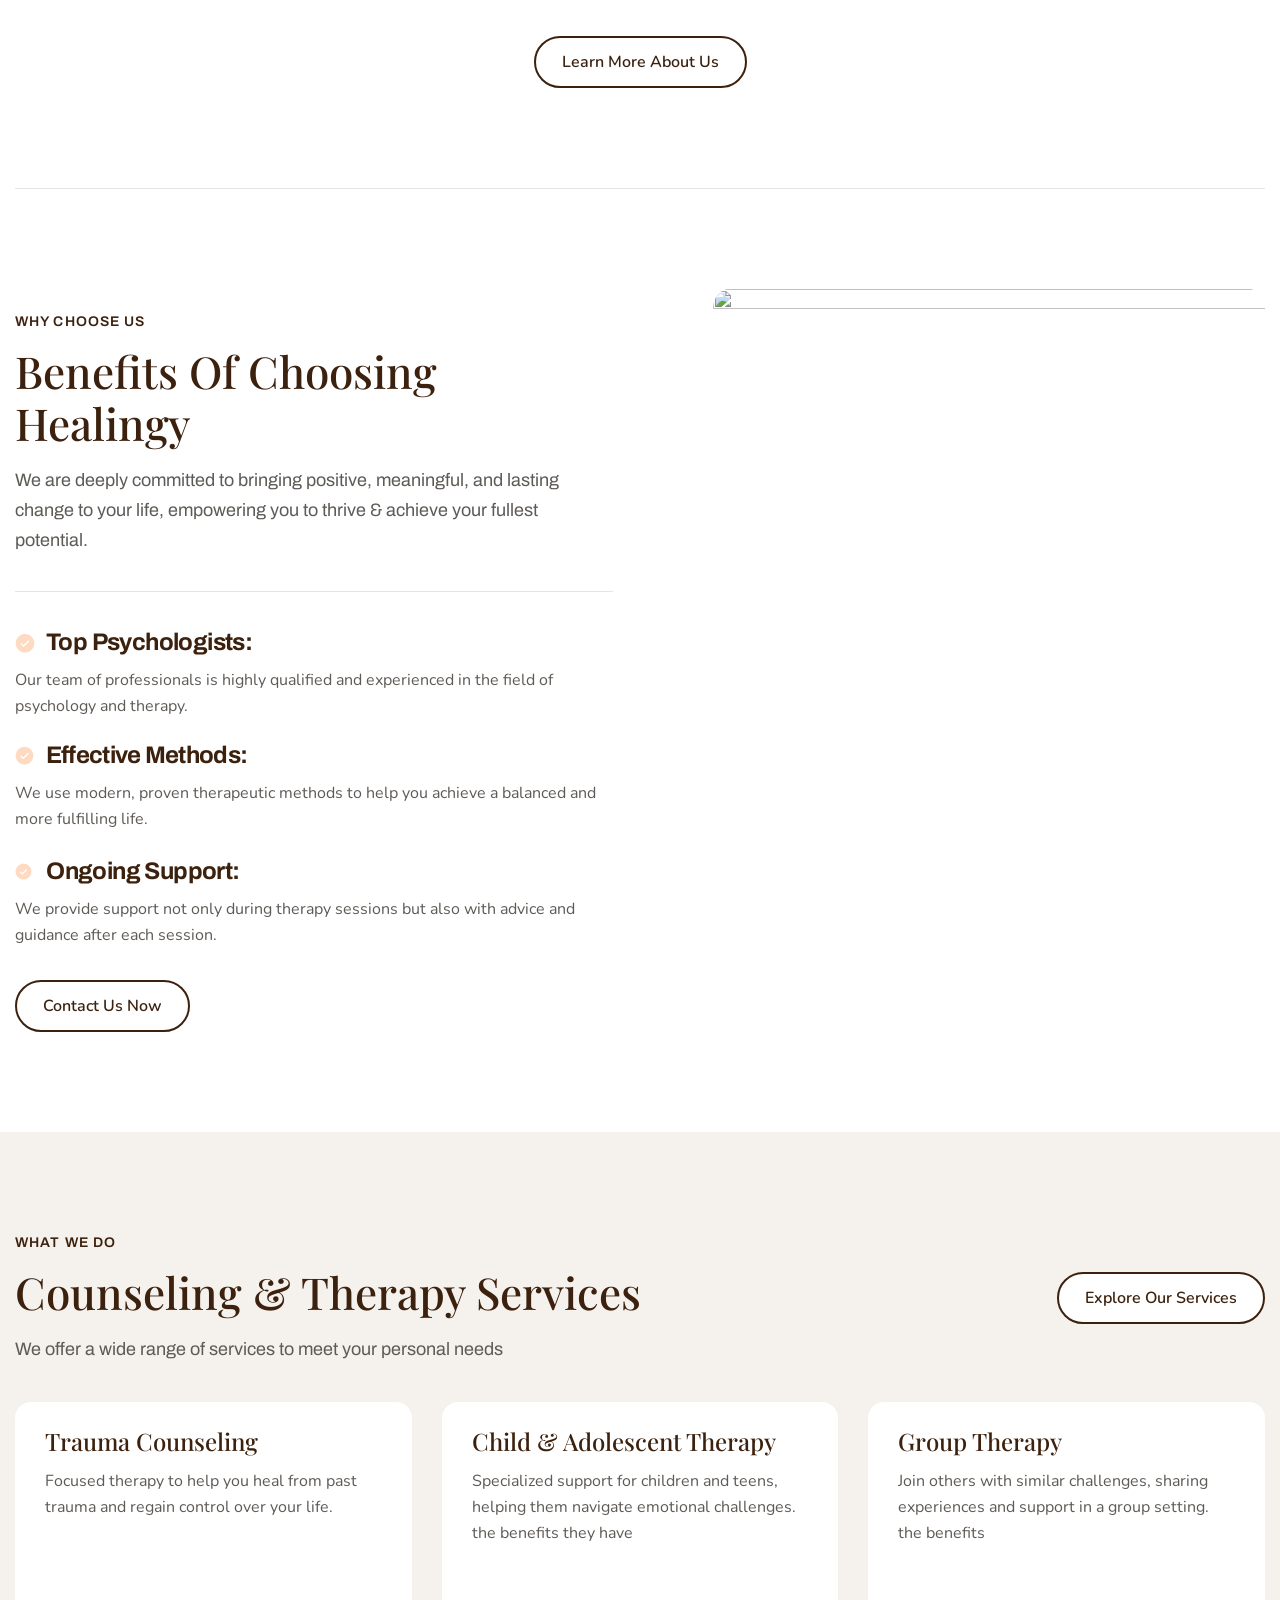
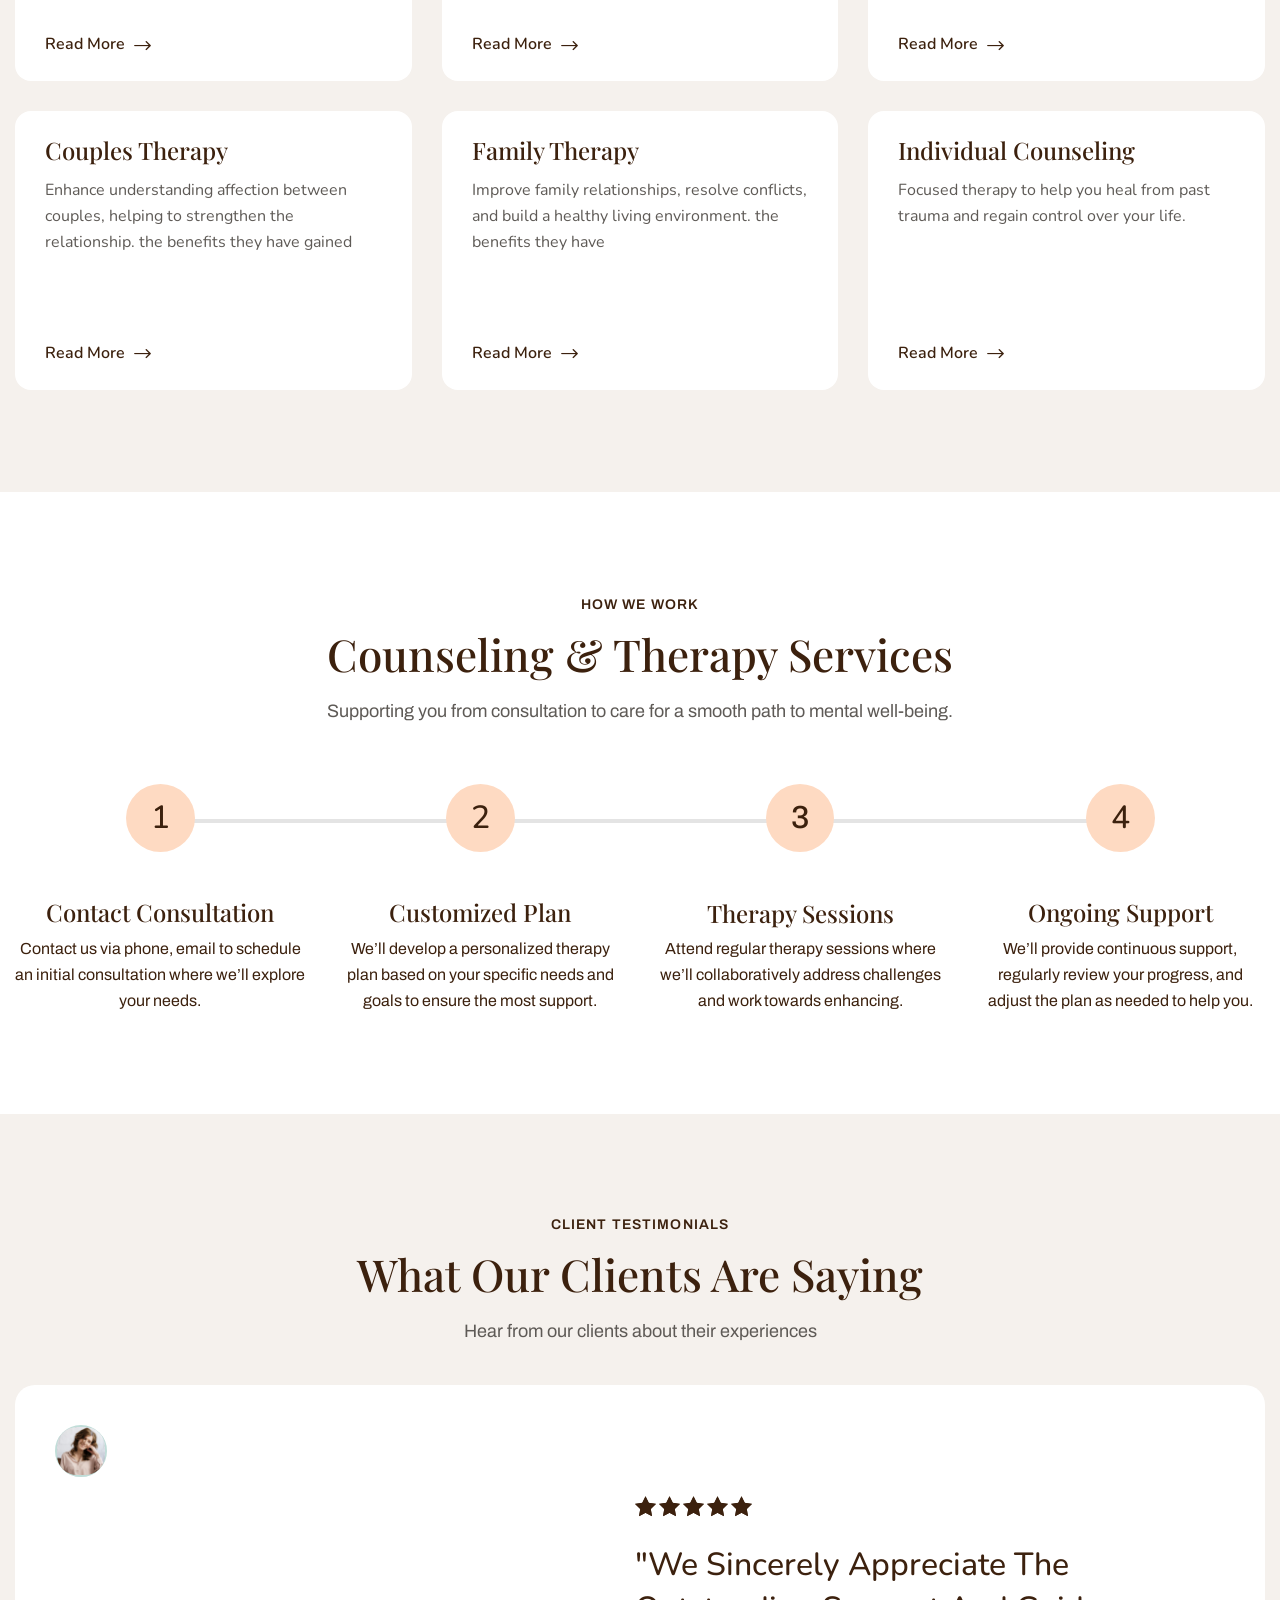
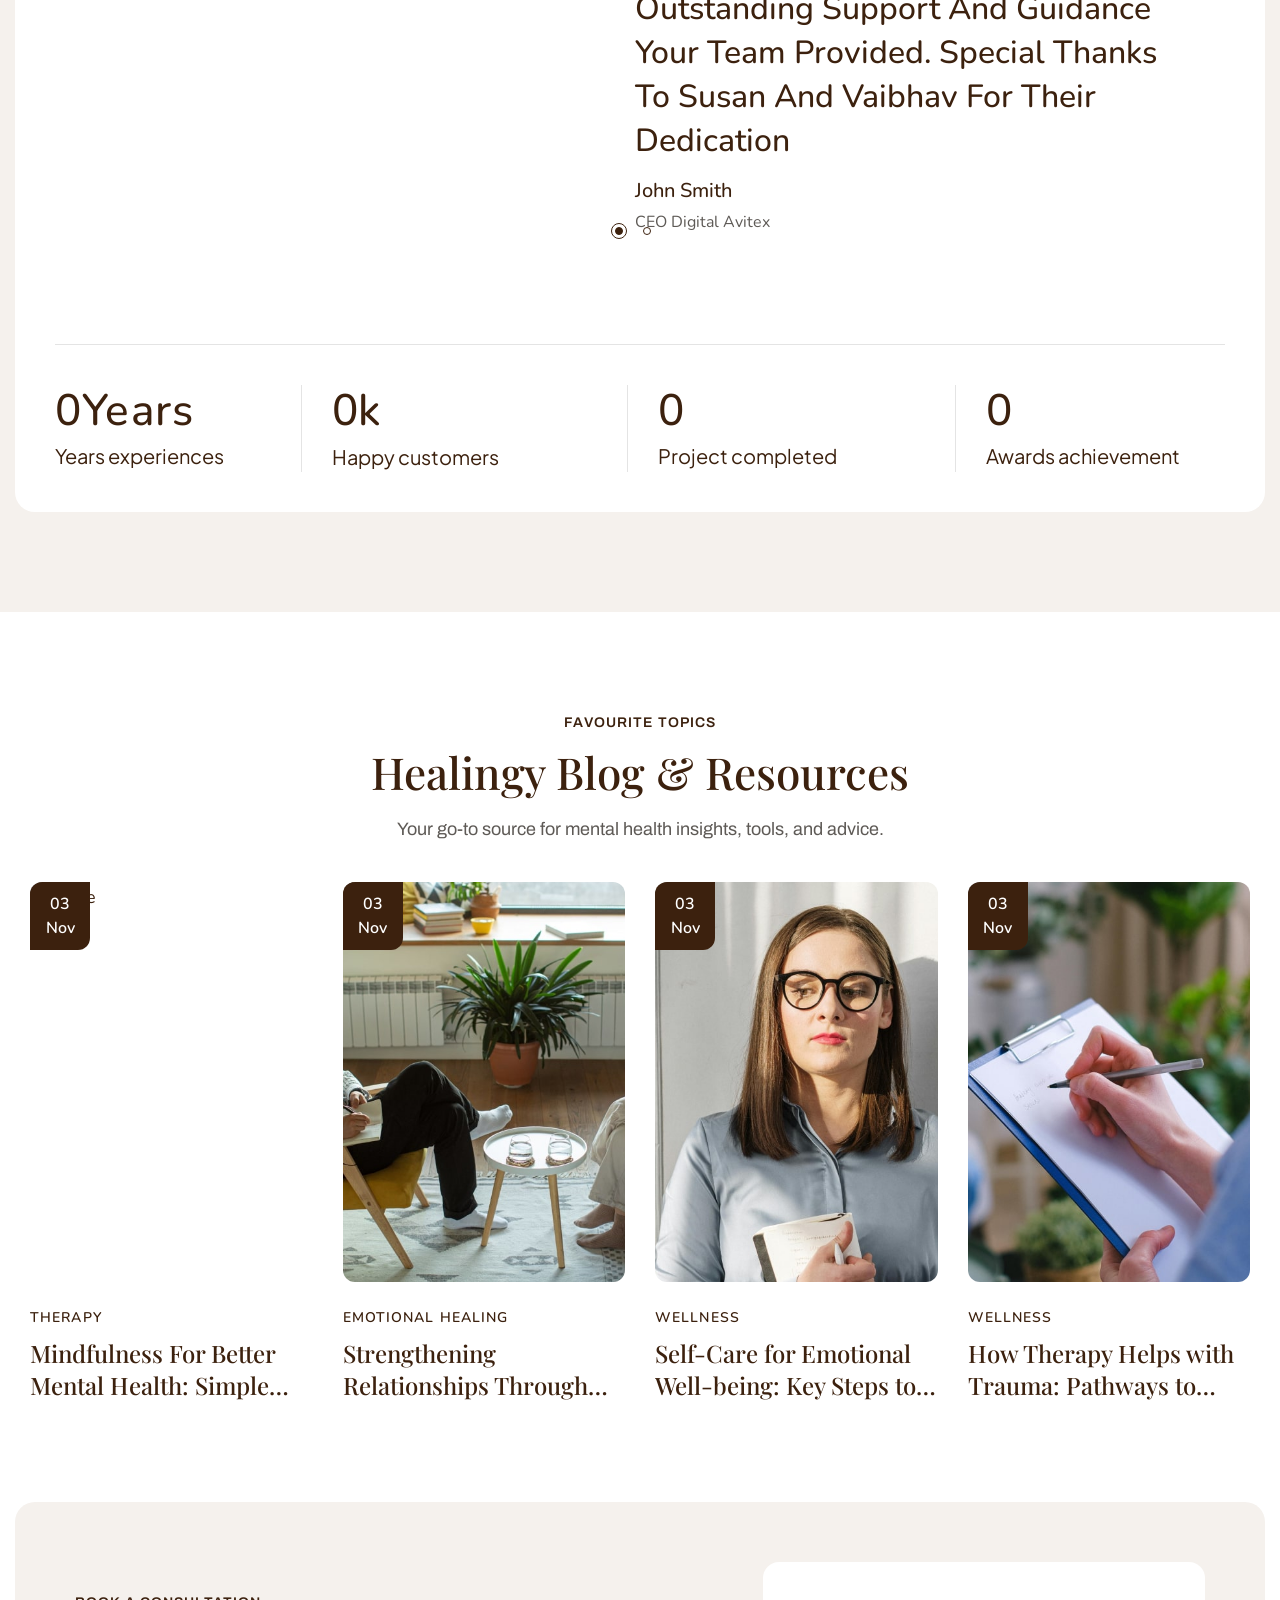
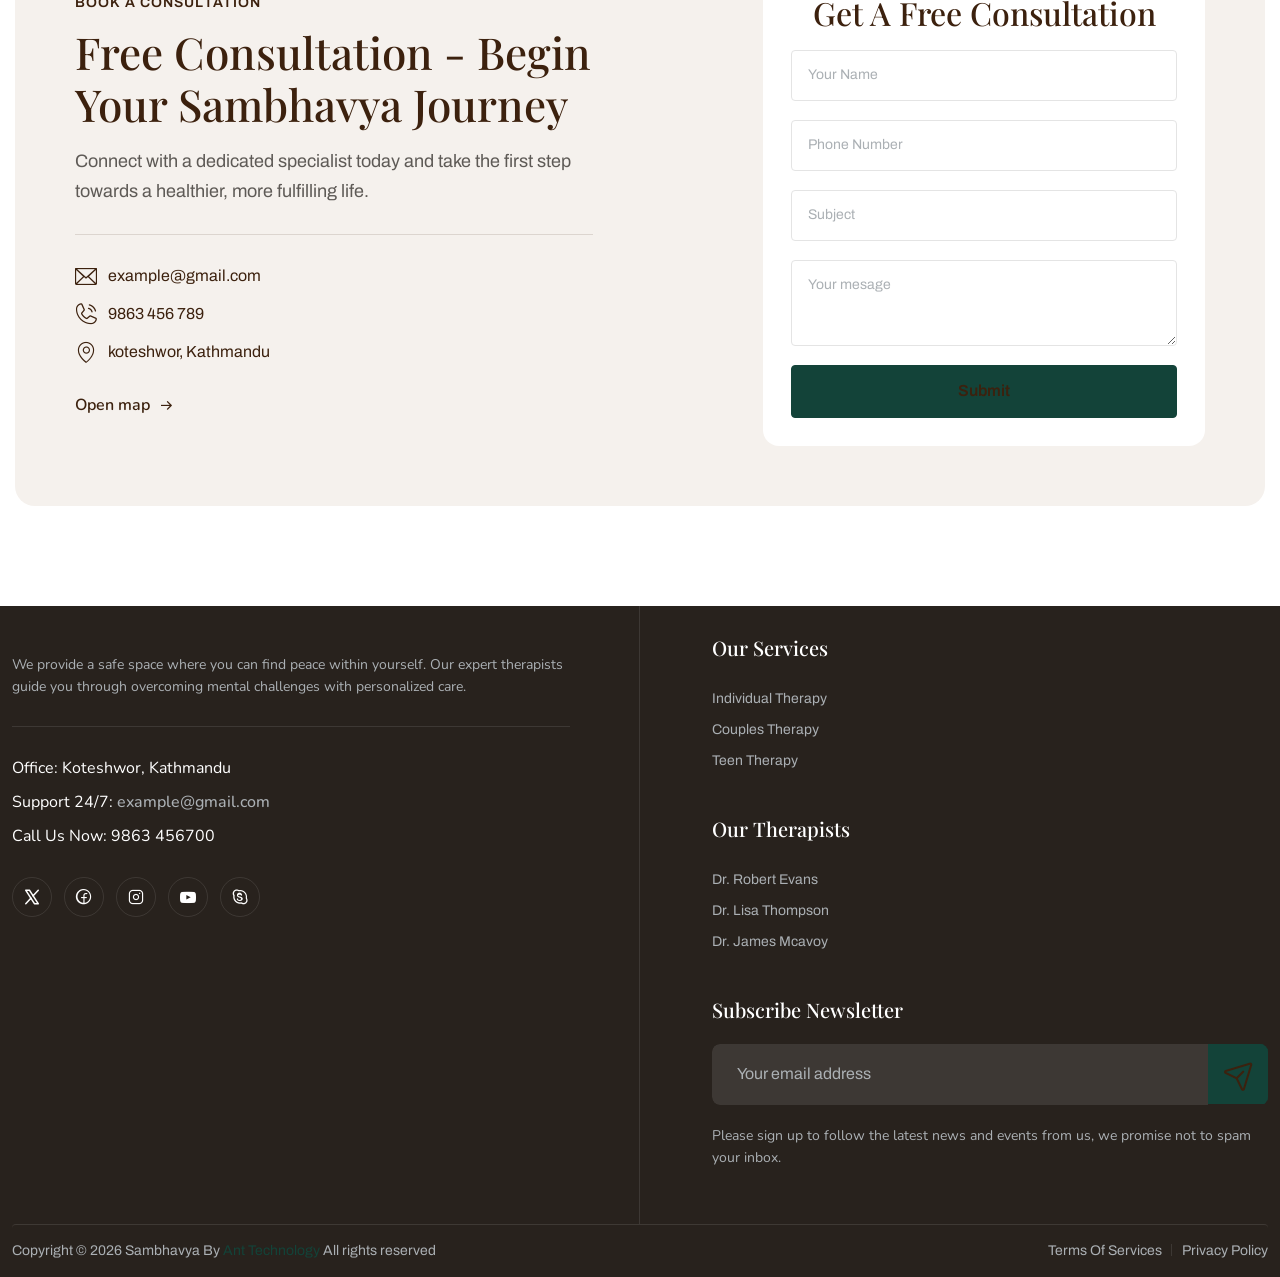
==== commit f604624f: "Add Google Fonts and custom shape divider styles to enhance UI" ====
--- a/index.html
+++ b/index.html
@@ -24,6 +24,17 @@
         contain-intrinsic-size: 3000px 1500px;
       }
     </style>
+
+    <!-- google fonts -->
+    <link rel="preconnect" href="https://fonts.googleapis.com" />
+    <link rel="preconnect" href="https://fonts.gstatic.com" crossorigin />
+    <link
+      href="https://fonts.googleapis.com/css2?family=Nunito:wght@400;500;600&family=Playfair+Display:wght@500;600&display=swap"
+      rel="stylesheet"
+    />
+
+    <link rel="stylesheet" href="fontGlobal.css" />
+
     <link
       rel="stylesheet"
       id="iziModal-css"
@@ -1971,6 +1982,7 @@
     </style>
 
     <link rel="stylesheet" href="componentStyle.css" />
+    <link rel="stylesheet" href="shapeDivider.css" />
 
     <style>
       .tf-btn span {
@@ -2768,6 +2780,19 @@
                 data-settings='{"background_background":"classic"}'
                 style="padding: 50px"
               >
+                <div class="custom-shape-divider-top-1776759025">
+                  <svg
+                    data-name="Layer 1"
+                    xmlns="http://www.w3.org/2000/svg"
+                    viewBox="0 0 1200 120"
+                    preserveAspectRatio="none"
+                  >
+                    <path
+                      d="M985.66,92.83C906.67,72,823.78,31,743.84,14.19c-82.26-17.34-168.06-16.33-250.45.39-57.84,11.73-114,31.07-172,41.86A600.21,600.21,0,0,1,0,27.35V120H1200V95.8C1132.19,118.92,1055.71,111.31,985.66,92.83Z"
+                      class="shape-fill"
+                    ></path>
+                  </svg>
+                </div>
                 <div class="e-con-inner">
                   <div
                     class="elementor-element elementor-element-7703118 e-con-full animated-slow e-flex elementor-invisible e-con e-child"
--- a/fontGlobal.css
+++ b/fontGlobal.css
@@ -0,0 +1,19 @@
+:root {
+  --font-primary: "Nunito", sans-serif;
+  --font-heading: "Playfair Display", serif;
+}
+
+body {
+  font-family: var(--font-primary) !important;
+}
+
+nav ul li a,
+h1,
+h2,
+h3,
+h4,
+h5,
+h6 {
+  font-family: var(--font-heading) !important;
+  font-weight: 500 !important;
+}
--- a/shapeDivider.css
+++ b/shapeDivider.css
@@ -0,0 +1,21 @@
+.custom-shape-divider-top-1776759025 {
+  position: absolute;
+  top: 0;
+  left: 0;
+  width: 100%;
+  overflow: hidden;
+  line-height: 0;
+  transform: rotate(180deg);
+}
+
+.custom-shape-divider-top-1776759025 svg {
+  position: relative;
+  display: block;
+  width: calc(100% + 1.3px);
+  height: 68px;
+  transform: rotateY(180deg);
+}
+
+.custom-shape-divider-top-1776759025 .shape-fill {
+  fill: #ffffff;
+}
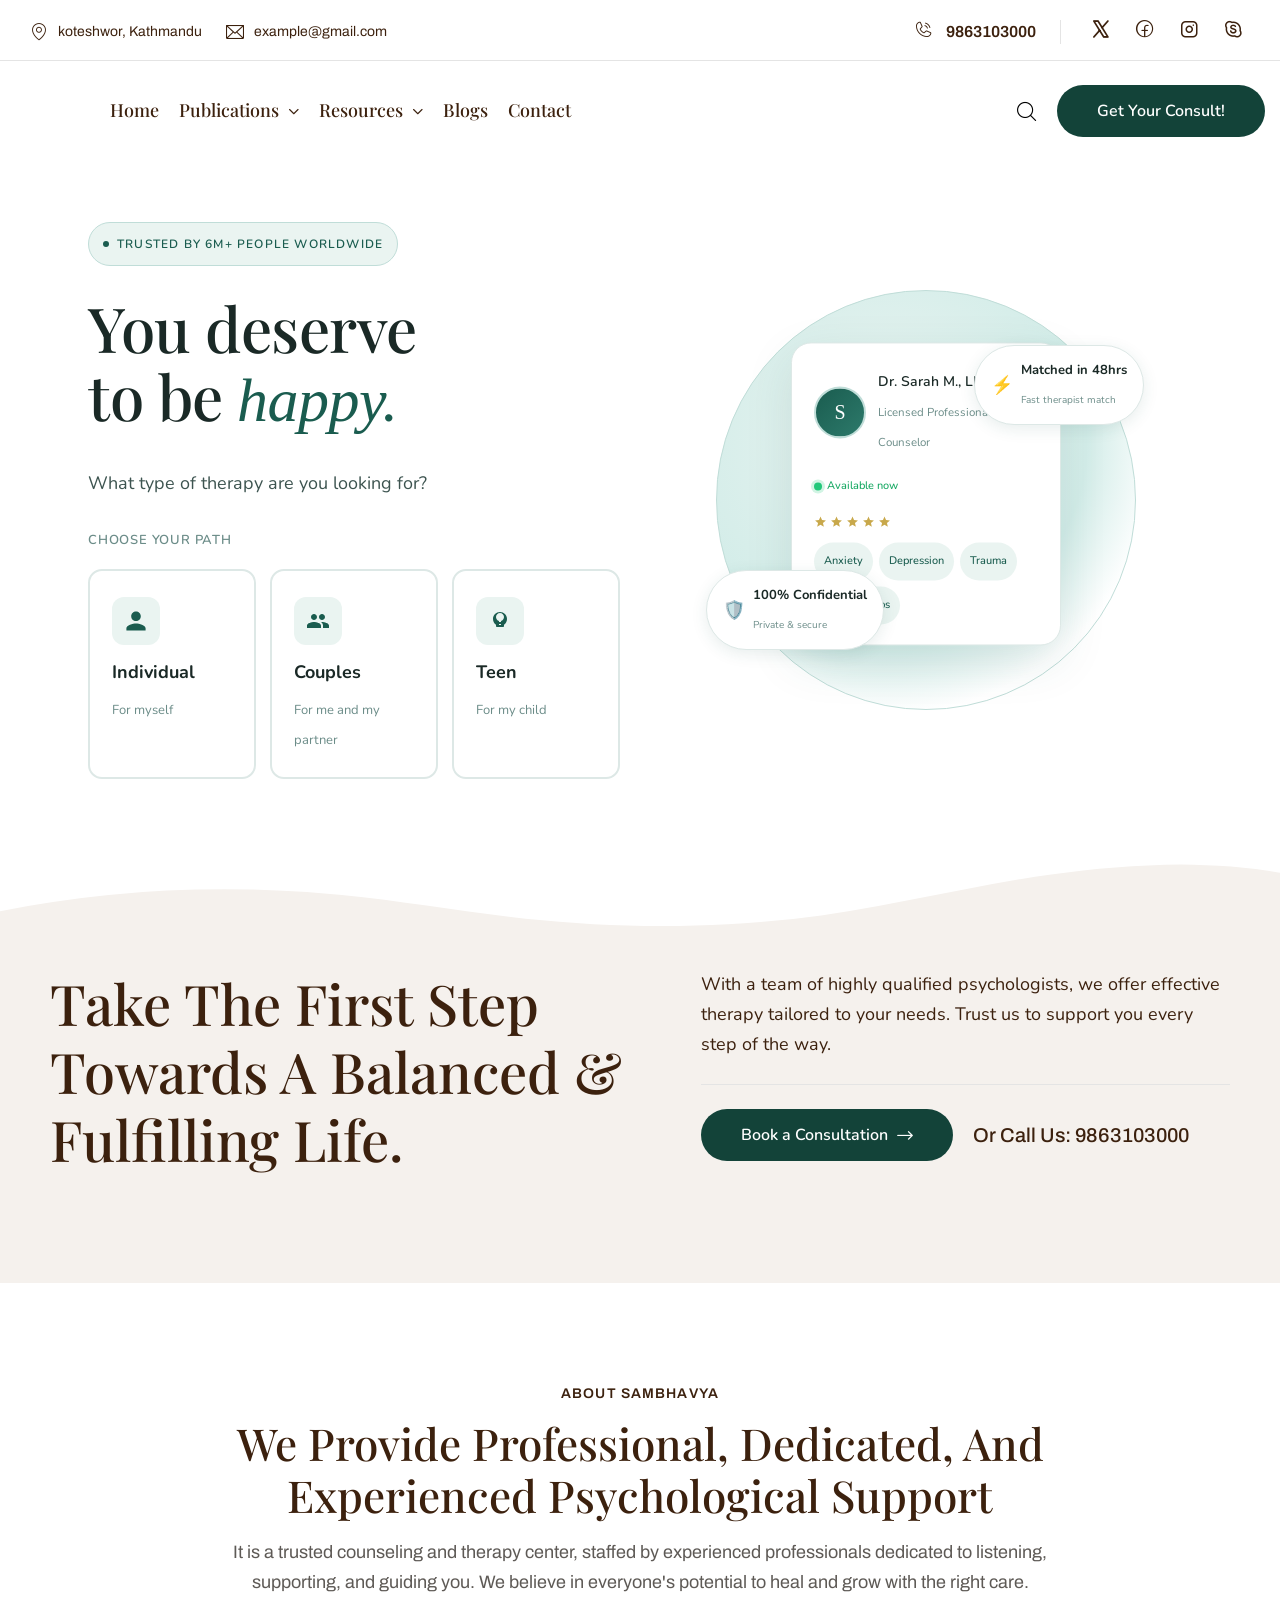
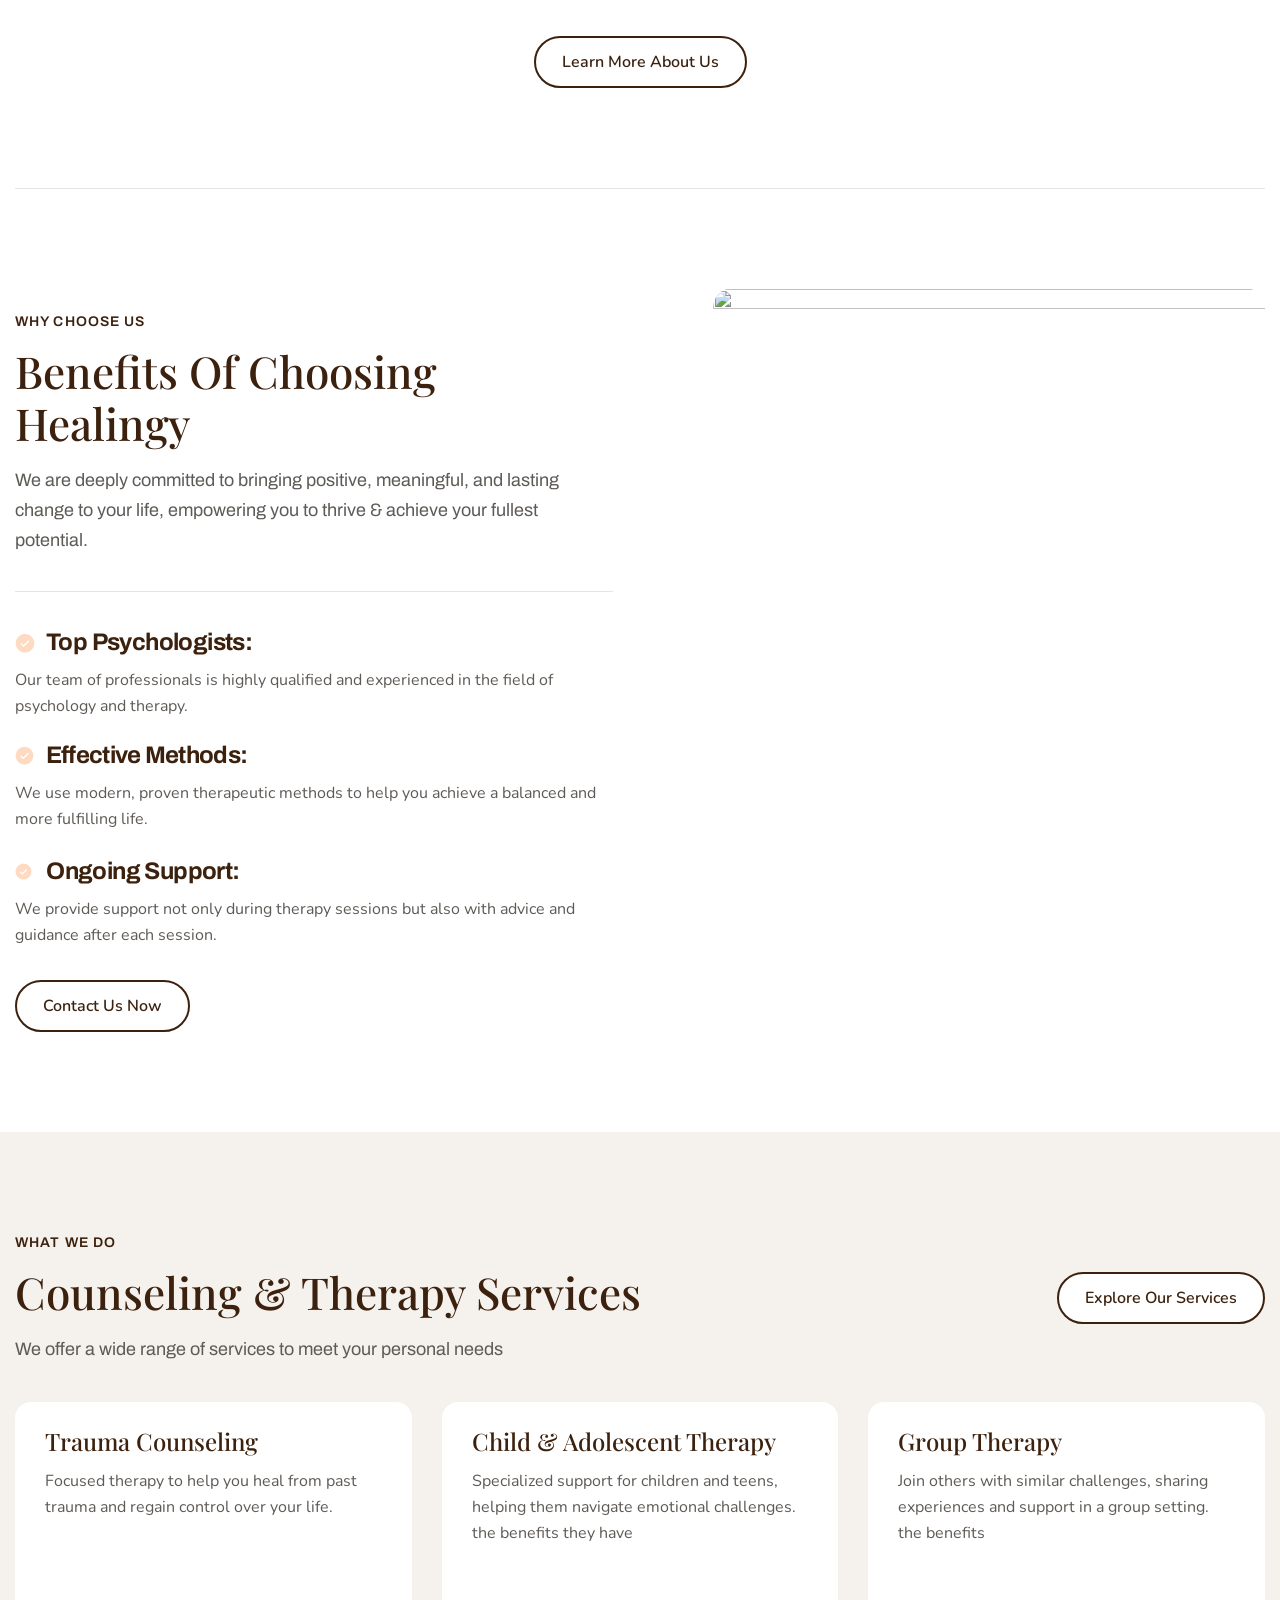
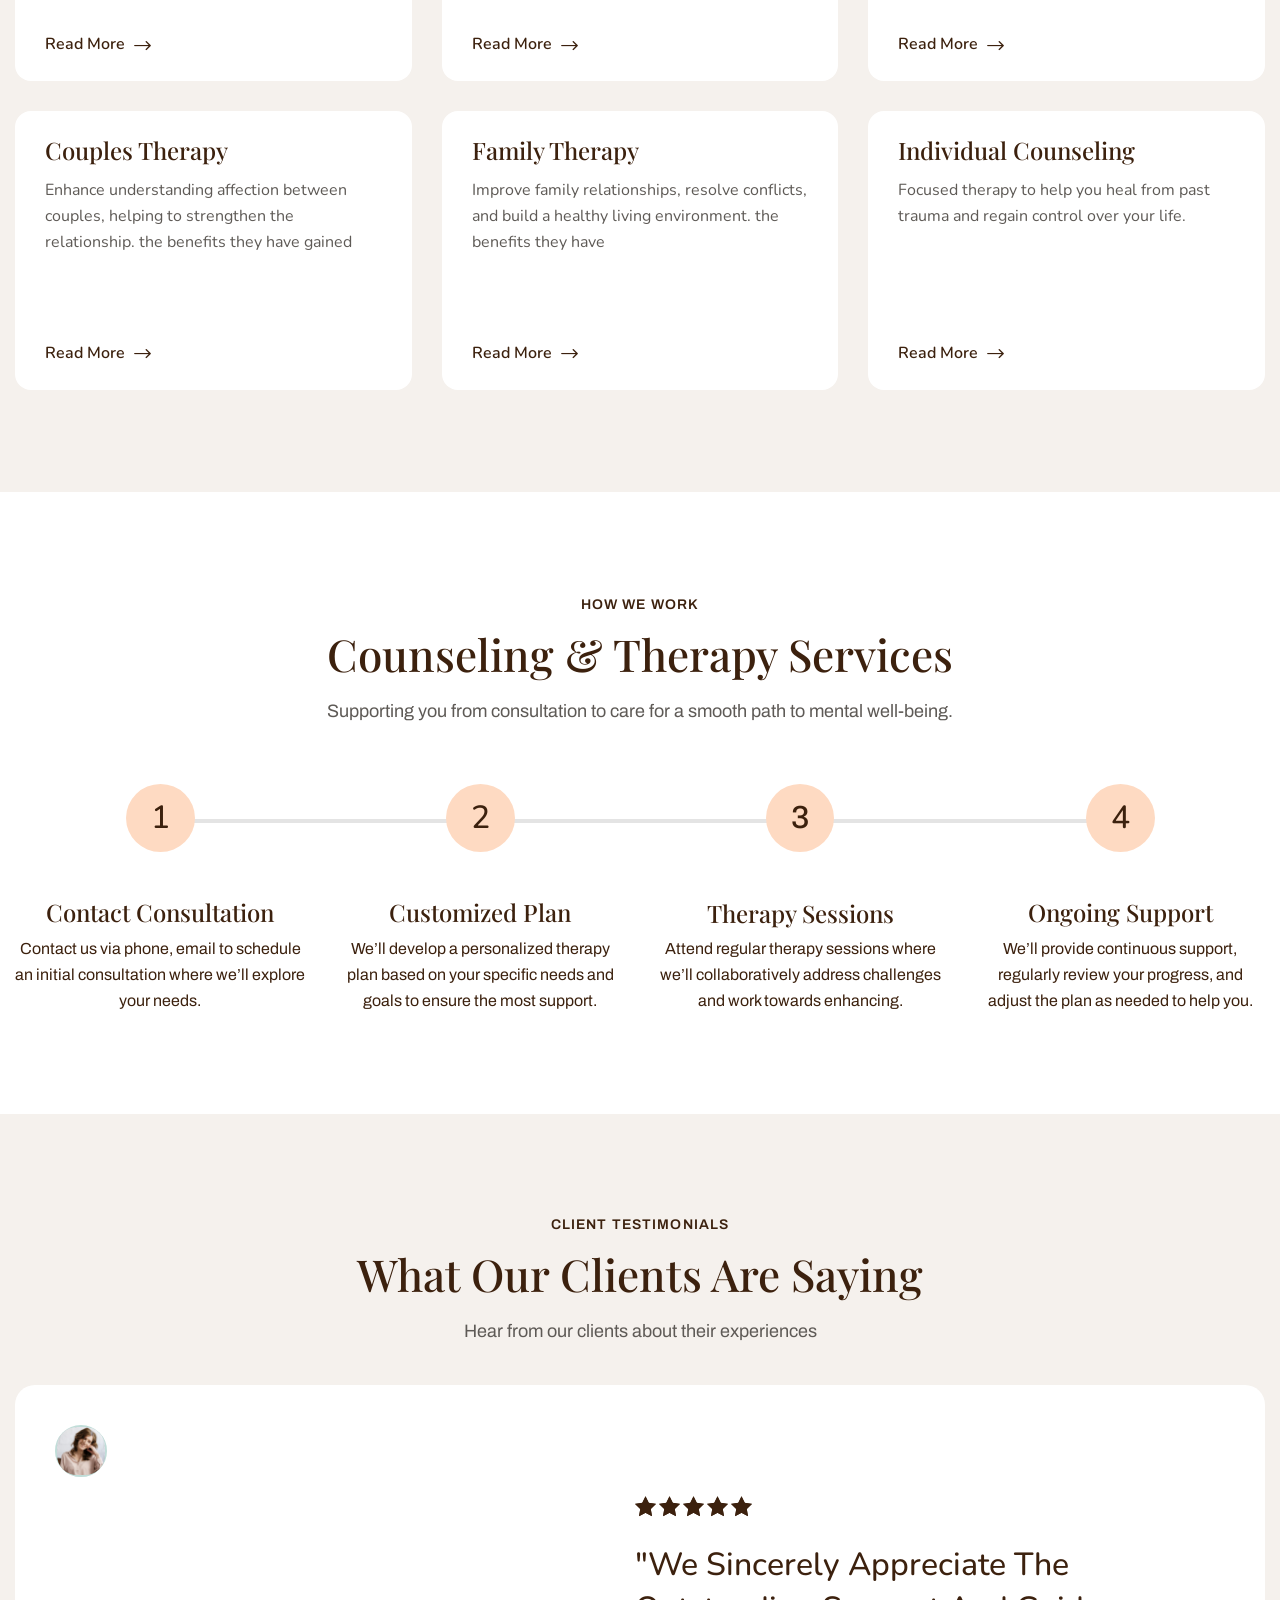
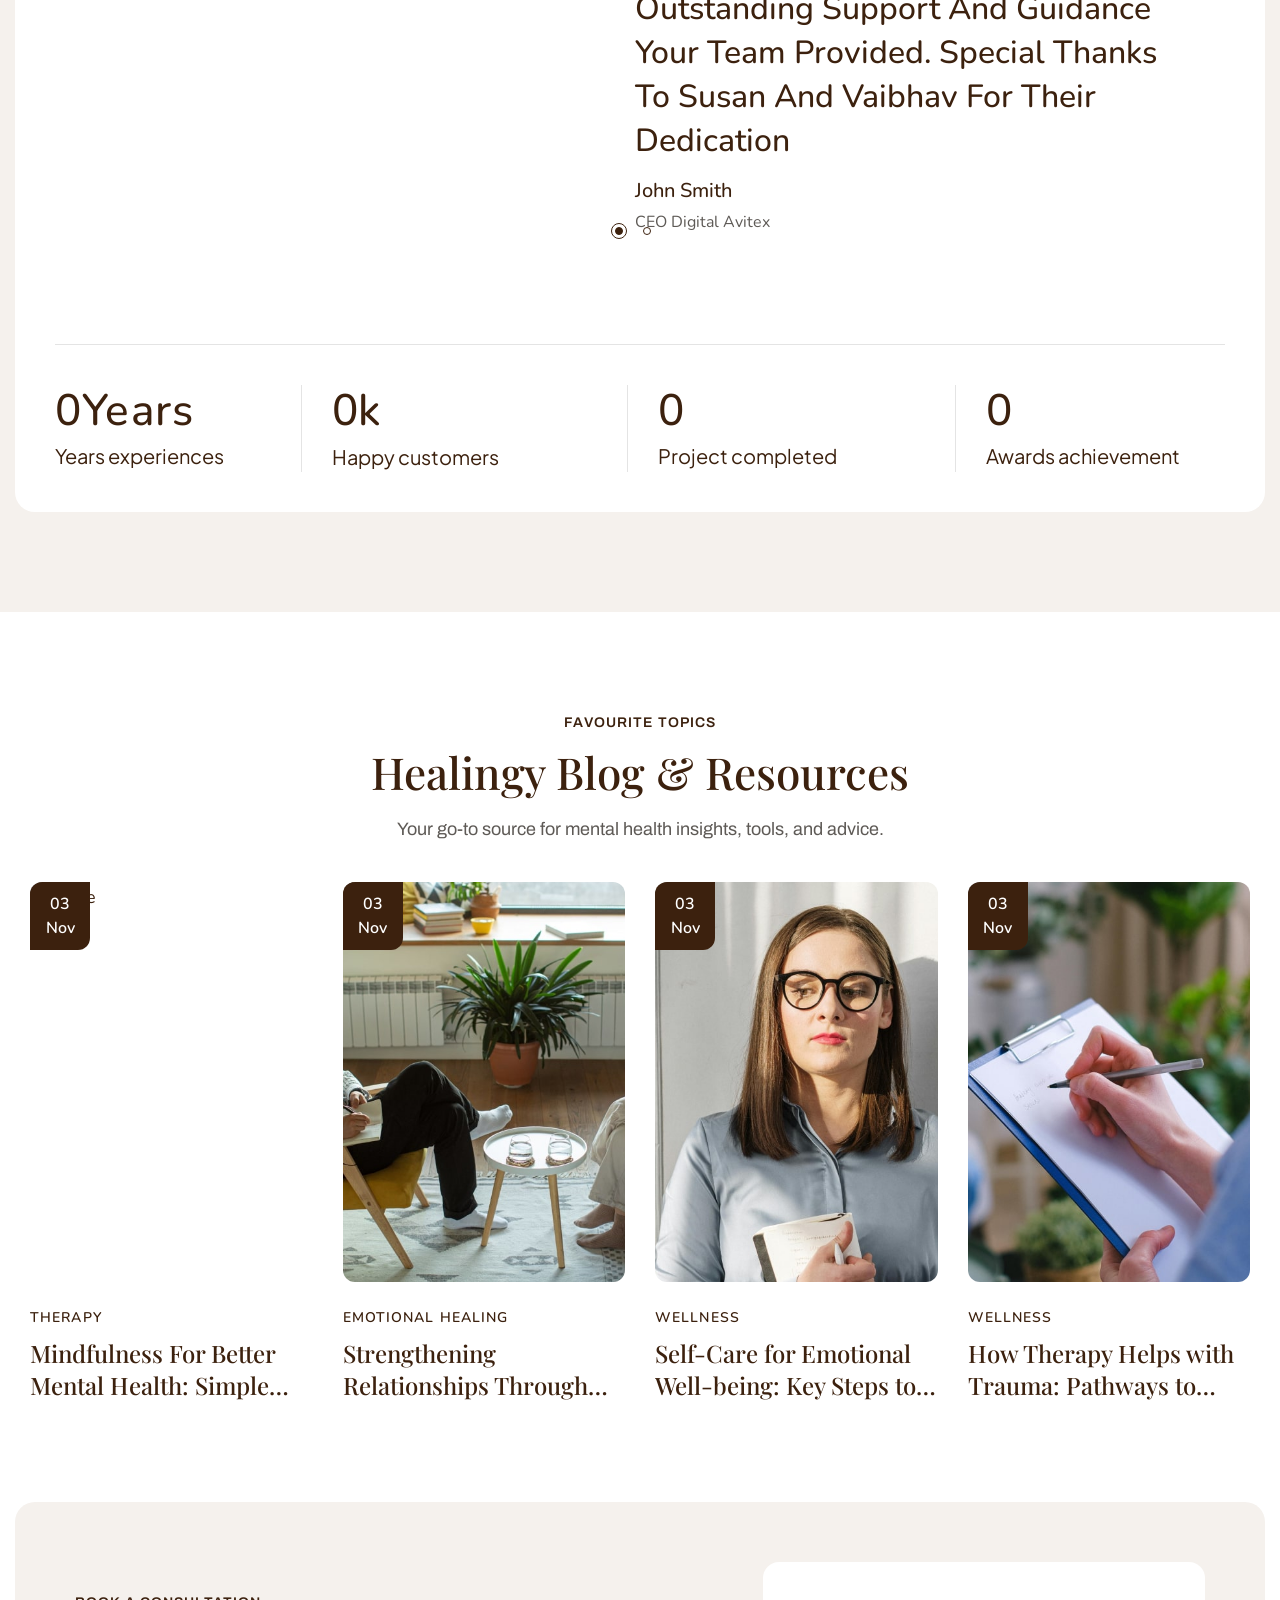
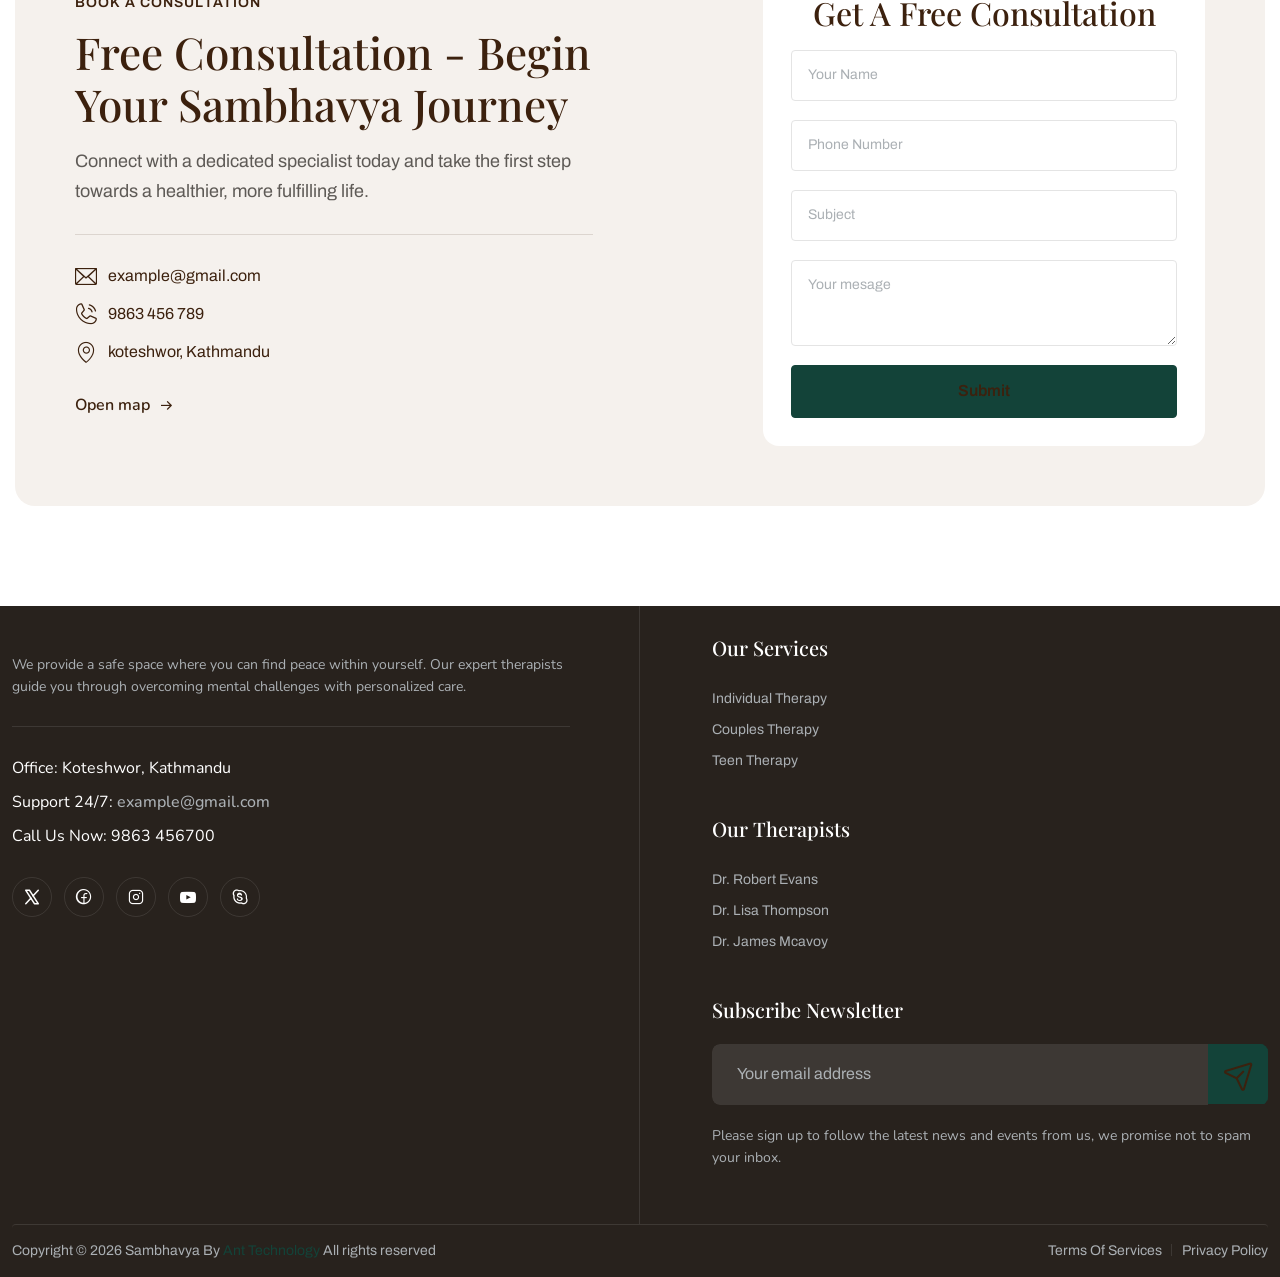
==== commit 5fa3dea3: "Comment out "Get matched" button in index files for future reference" ====
--- a/index.html
+++ b/index.html
@@ -1567,7 +1567,9 @@
         }
       }
     </style>
-    <link
+
+    <!-- favicons icon -->
+    <!-- <link
       rel="icon"
       href="wp-content/uploads/2024/10/Group-35015-1-150x150.png"
       sizes="32x32"
@@ -1580,11 +1582,11 @@
     <link
       rel="apple-touch-icon"
       href="wp-content/uploads/2024/10/Group-35015-1-300x300.png"
-    />
-    <meta
+    /> -->
+    <!-- <meta
       name="msapplication-TileImage"
       content="https://healingywp.themesflat.com/wp-content/uploads/2024/10/Group-35015-1-300x300.png"
-    />
+    /> -->
     <style id="wp-block-image-inline-css" type="text/css">
       .wp-block-image > a,
       .wp-block-image > figure > a {
@@ -2750,7 +2752,7 @@
                         <span class="tag">Relationships</span>
                       </div>
 
-                      <a href="#" class="match-btn">Get matched →</a>
+                      <!-- <a href="#" class="match-btn">Get matched →</a> -->
                     </div>
 
                     <!-- Floating pills -->
